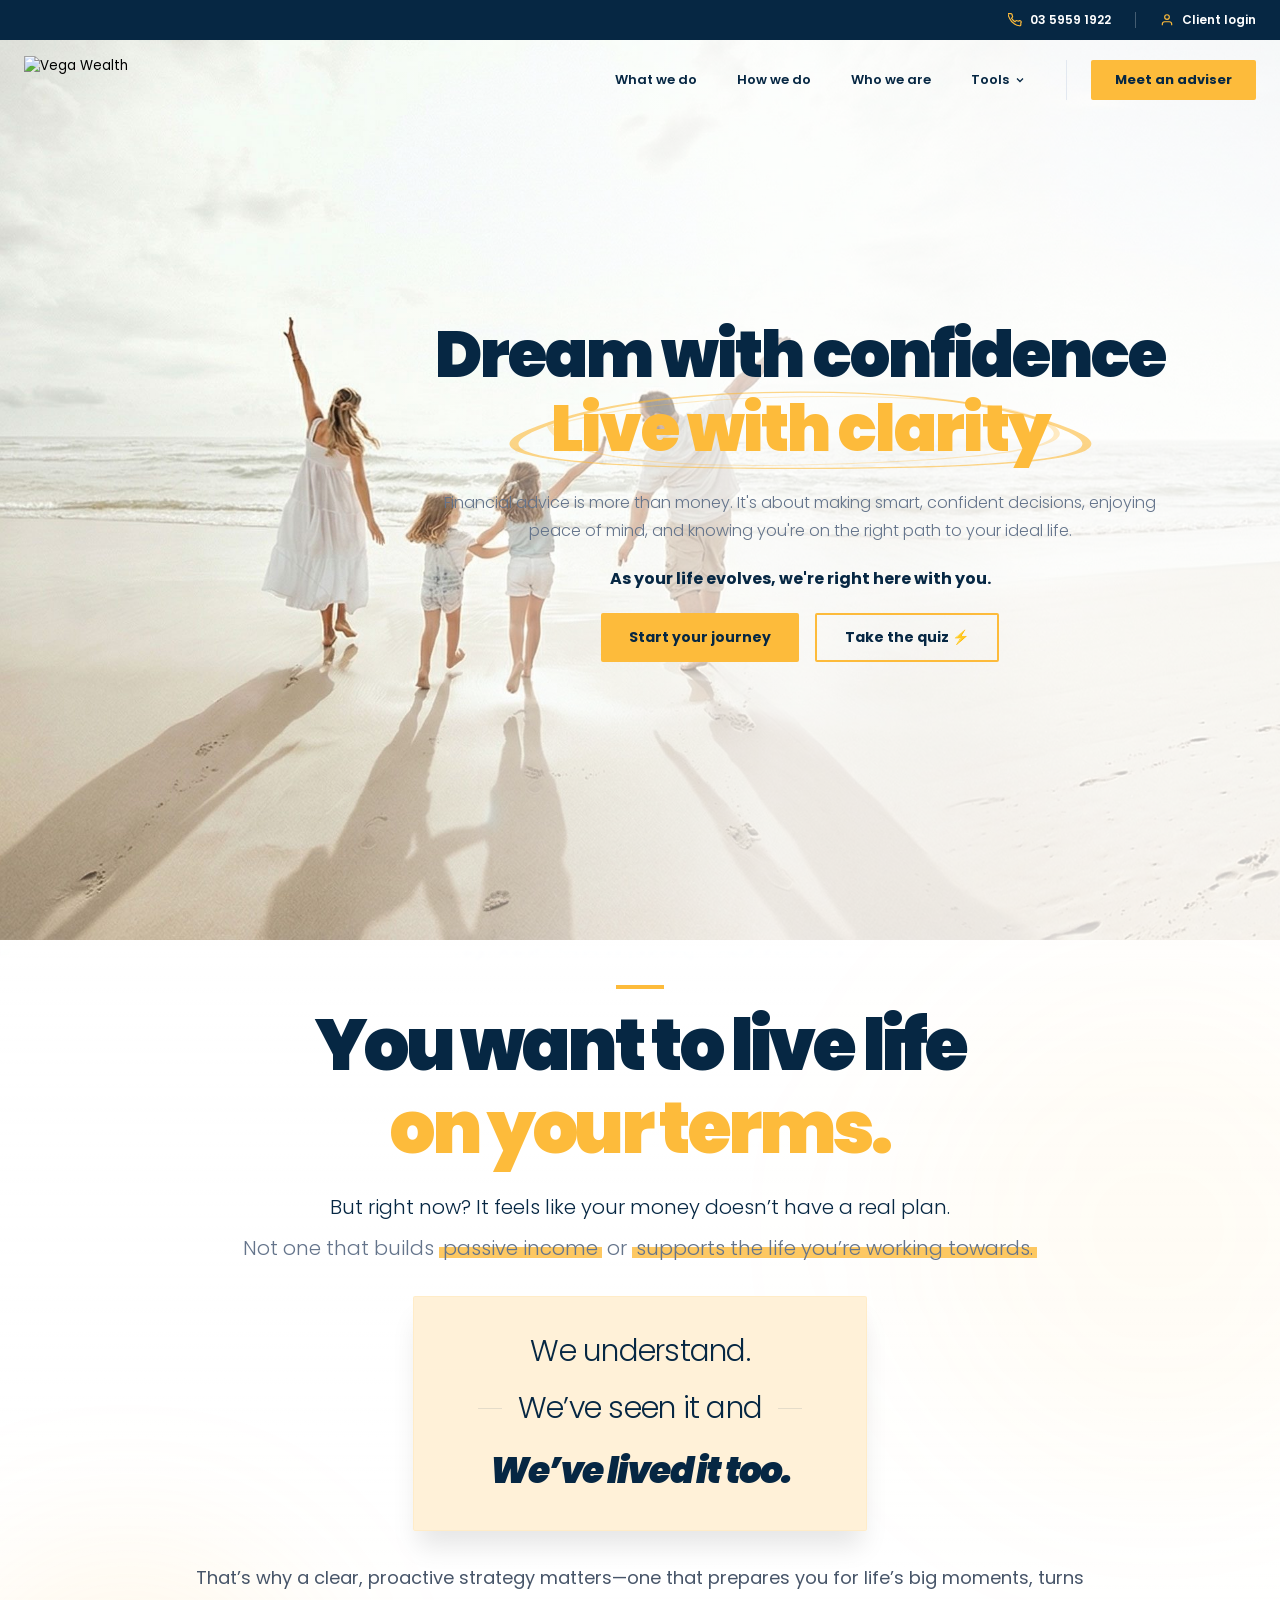
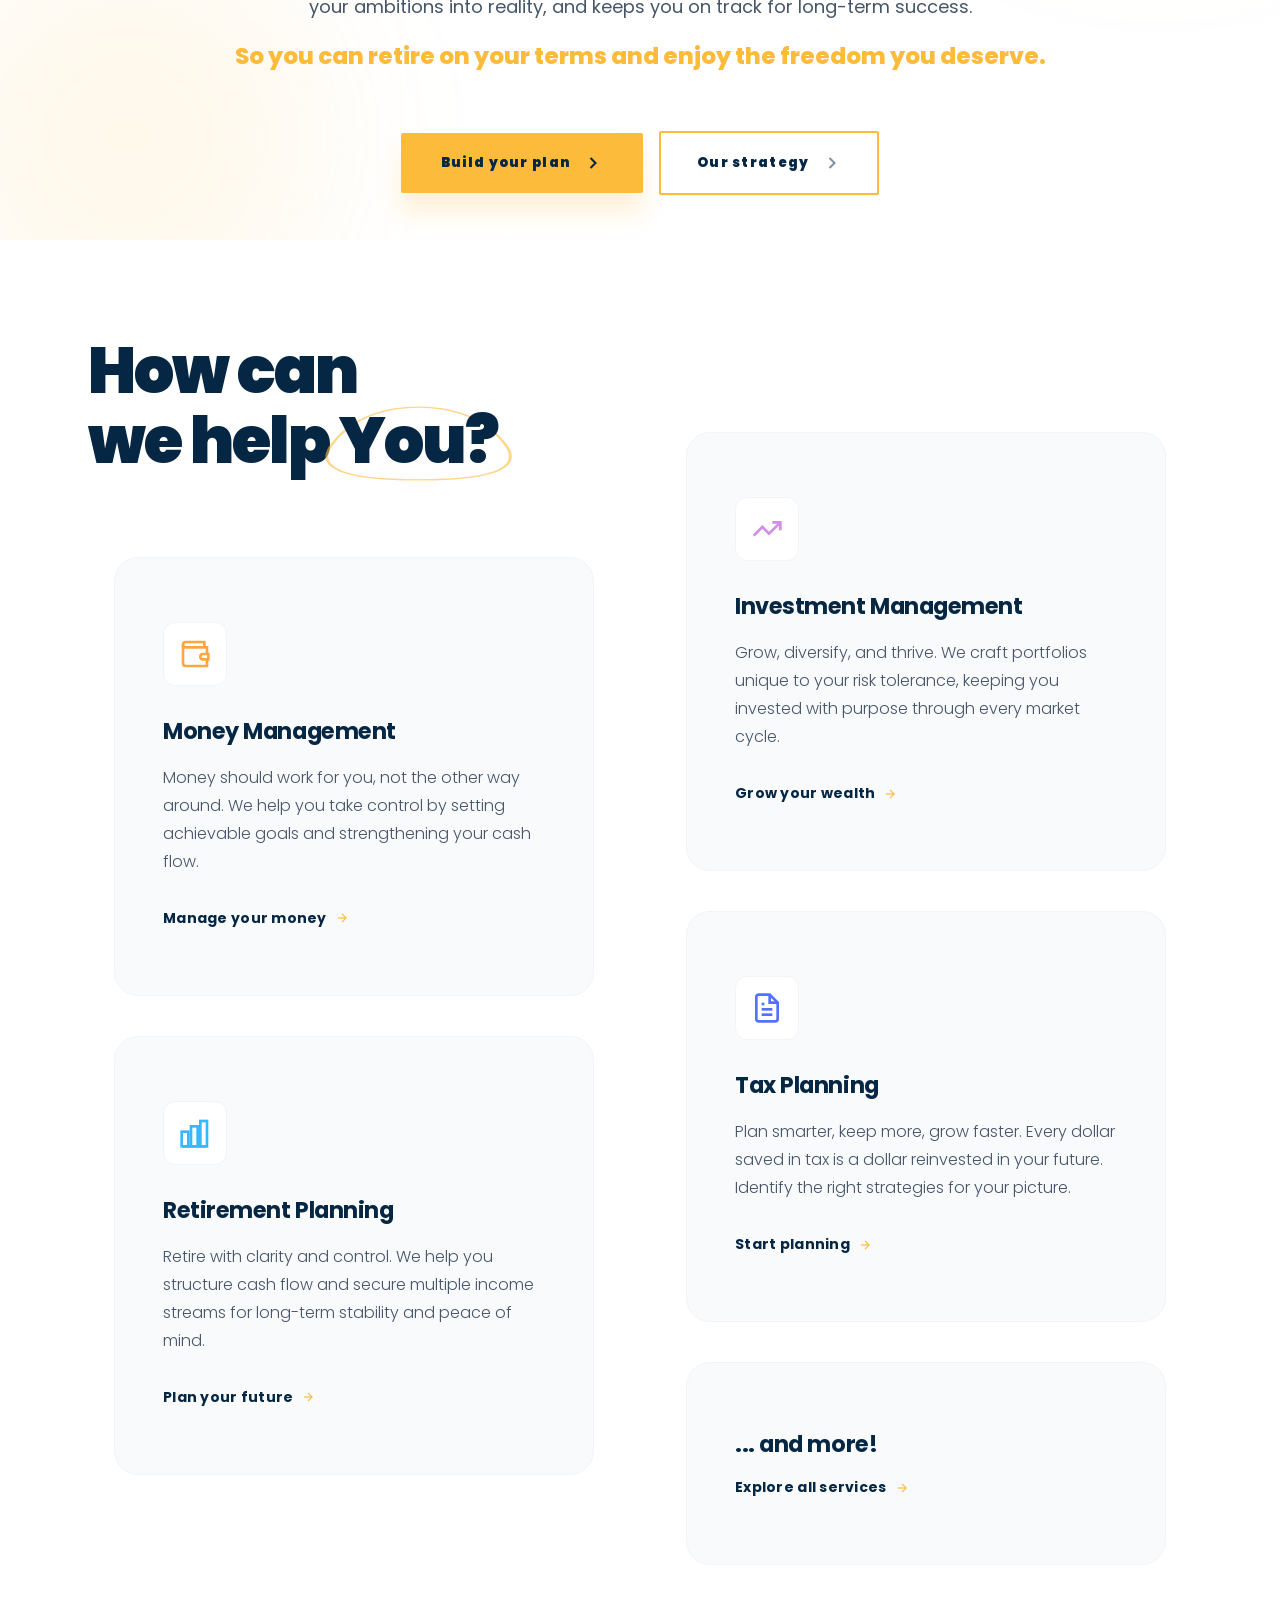
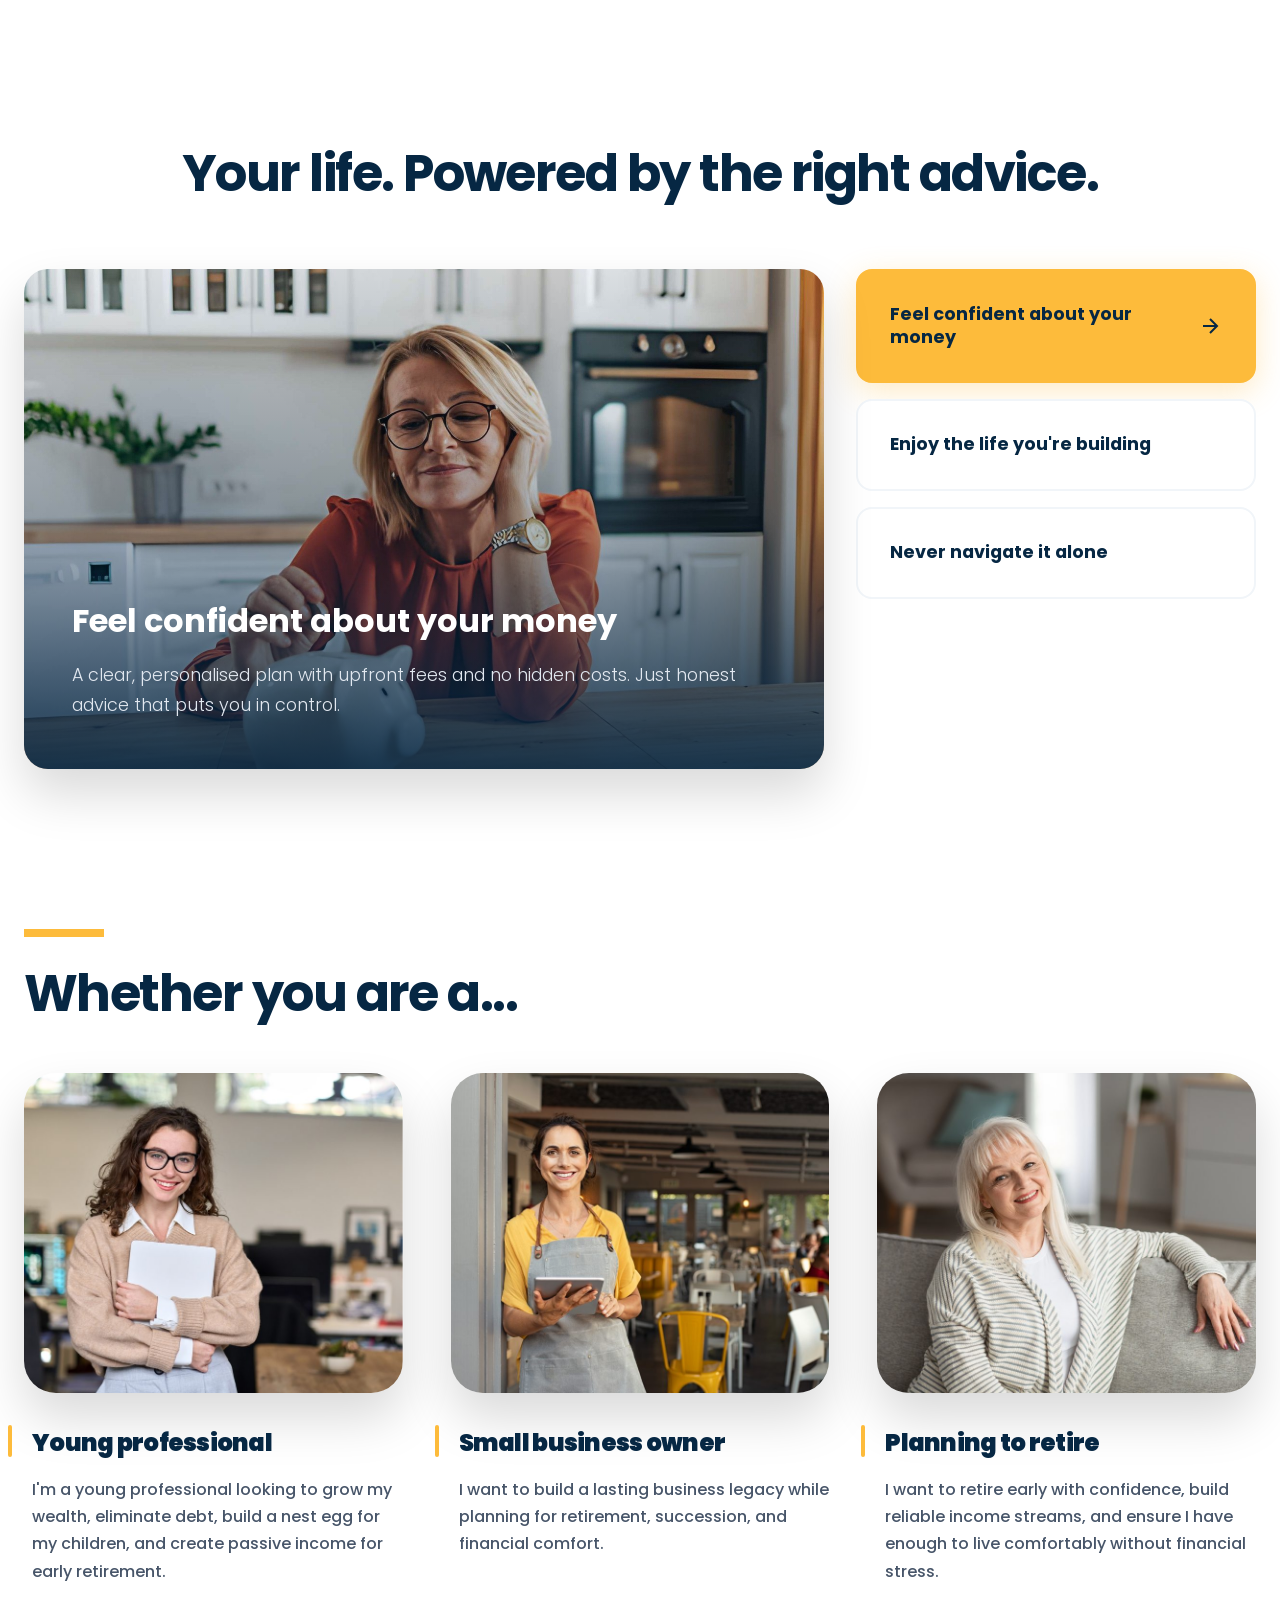
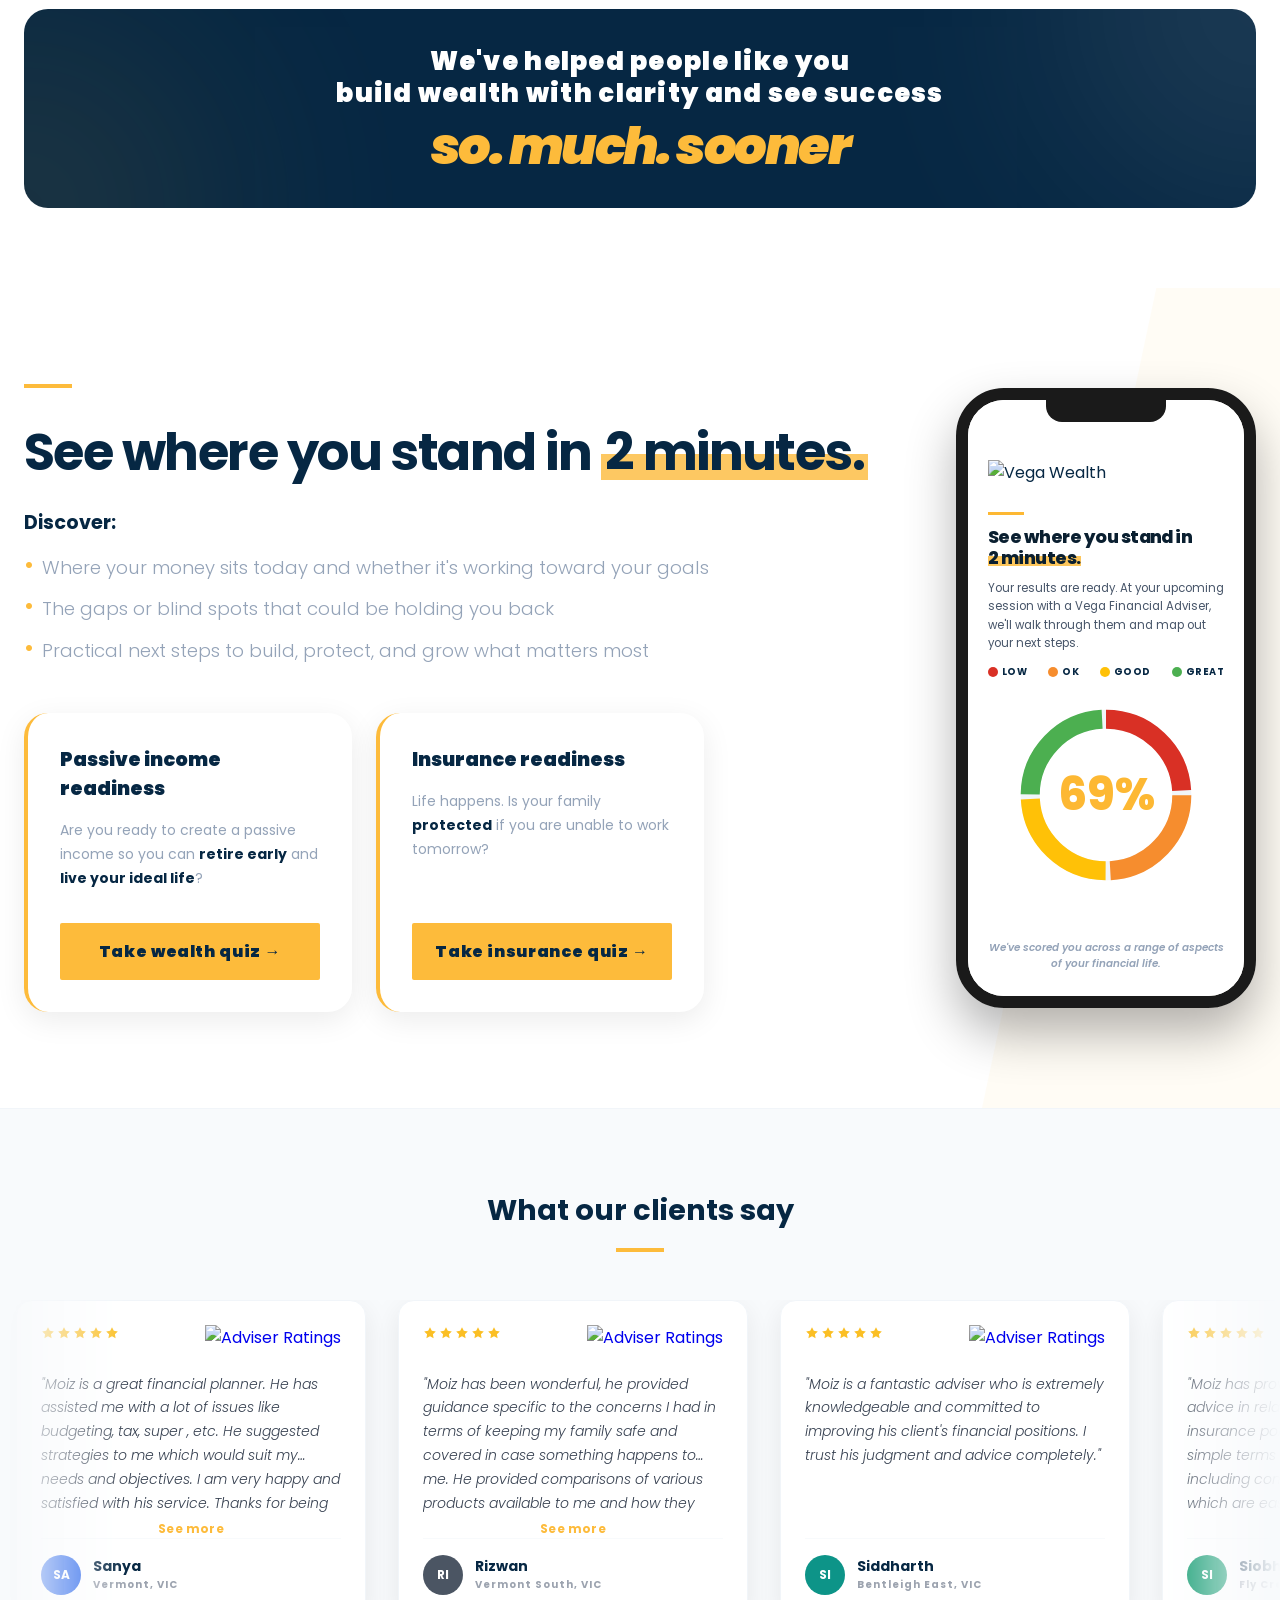
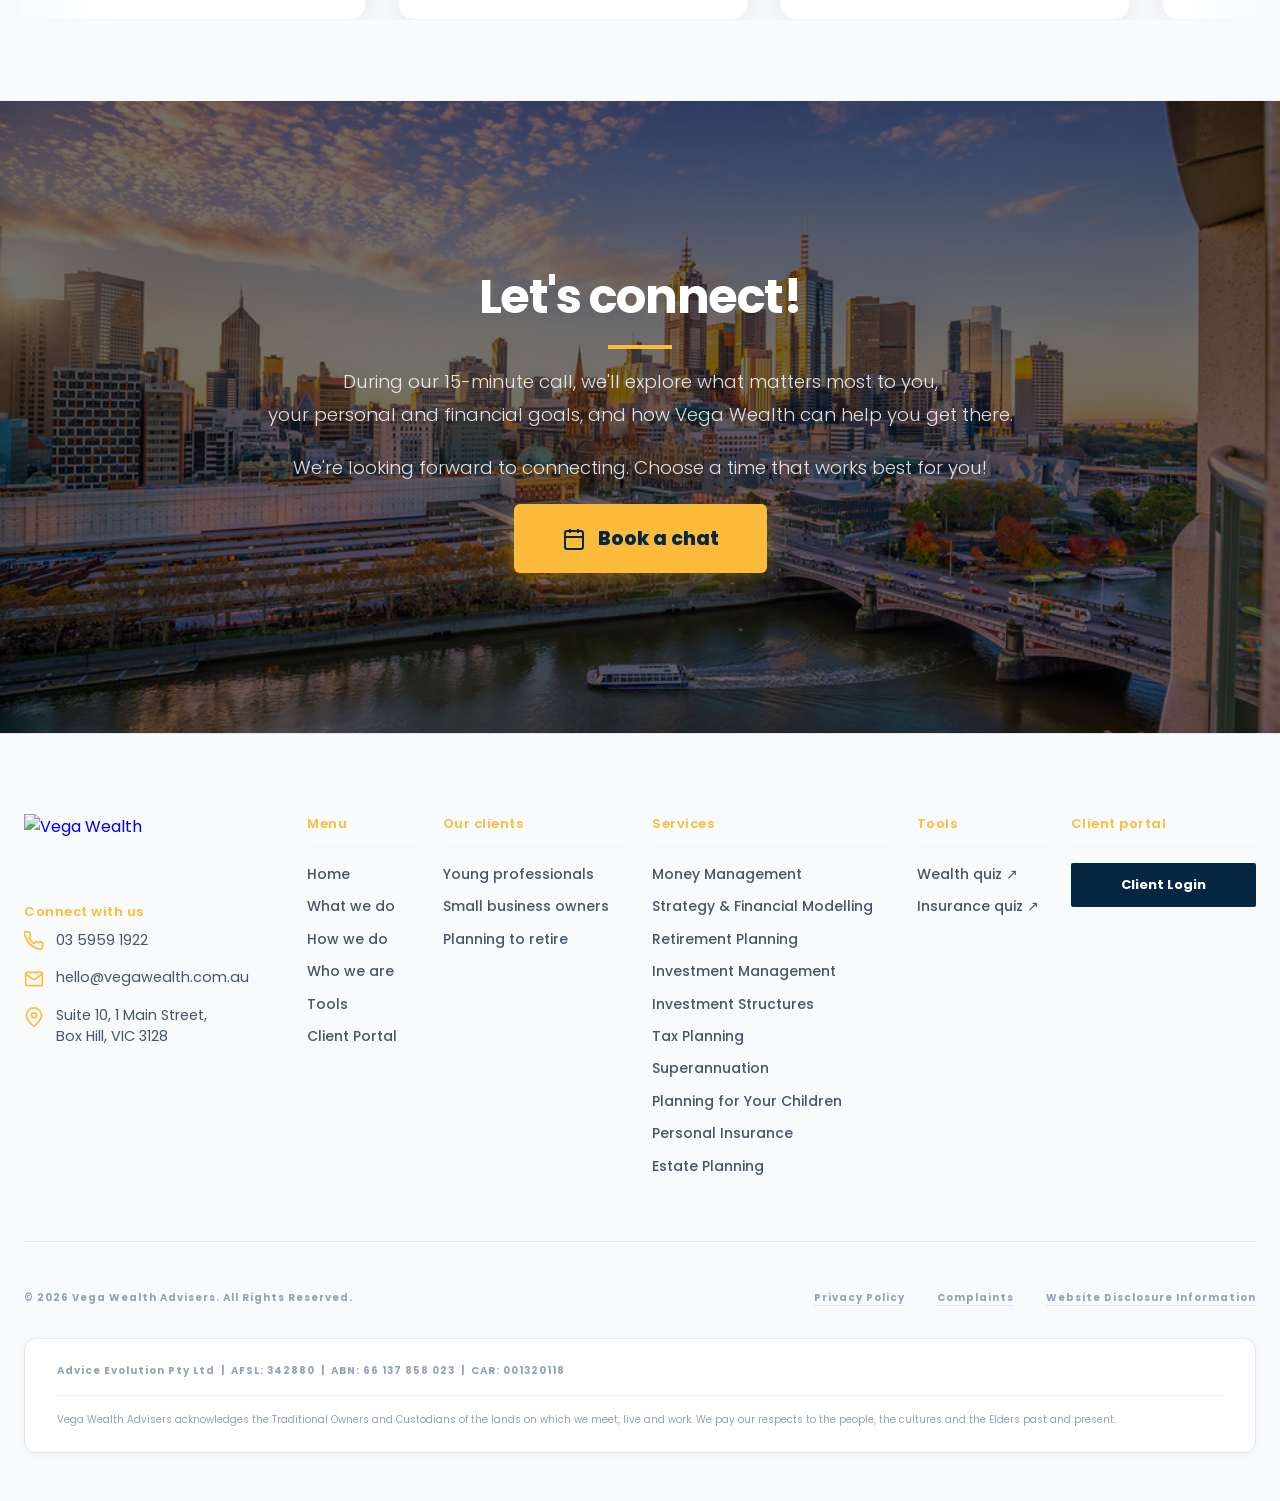
==== index.html @ ca98a65e "Mobile: hamburger turns dark navy on scroll when nav bg is white Co-Authored-By: Claude Opus 4.6 <no" ====
<!DOCTYPE html>
<html lang="en">
<head>
<meta charset="UTF-8"/>
<link rel="icon" type="image/png" href="images/favicon_hq.png"/>
<meta name="viewport" content="width=device-width,initial-scale=1.0"/>
<title>Vega Wealth | Dream with Confidence. Live with Clarity.</title>
<meta name="description" content="Vega Wealth provides personalised financial advice to help you build passive income, retire with confidence, and live life on your terms. Based in Melbourne, serving all of Australia."/>
<link rel="canonical" href="https://vegawealth.com.au/"/>
<meta name="robots" content="index, follow"/>
<meta property="og:type" content="website"/>
<meta property="og:site_name" content="Vega Wealth"/>
<meta property="og:title" content="Vega Wealth | Dream with Confidence. Live with Clarity."/>
<meta property="og:description" content="Vega Wealth provides personalised financial advice to help you build passive income, retire with confidence, and live life on your terms. Based in Melbourne, serving all of Australia."/>
<meta property="og:url" content="https://vegawealth.com.au/"/>
<meta property="og:image" content="https://vegawealth.com.au/images/og-cover.jpg"/>
<meta name="twitter:card" content="summary_large_image"/>
<meta name="twitter:title" content="Vega Wealth | Dream with Confidence. Live with Clarity."/>
<meta name="twitter:description" content="Vega Wealth provides personalised financial advice to help you build passive income, retire with confidence, and live life on your terms. Based in Melbourne, serving all of Australia."/>
<meta name="twitter:image" content="https://vegawealth.com.au/images/og-cover.jpg"/>
<link rel="preconnect" href="https://fonts.googleapis.com"/>
<link rel="stylesheet" href="shared.css"/>
<link href="https://fonts.googleapis.com/css2?family=Poppins:wght@300;400;500;600;700;900&display=swap" rel="stylesheet"/>
<style>
/* ══════════════════════════════════════
   SECTION 1 – HERO
══════════════════════════════════════ */
#hero{position:relative;min-height:100vh;display:flex;align-items:center;justify-content:flex-end;background-image:url('images/vega-wealth-financial-advisers-hero.jpg');background-size:cover;background-position:left bottom;background-repeat:no-repeat;overflow:hidden}
#hero::before{content:'';position:absolute;inset:0;background:linear-gradient(to left,rgba(255,255,255,.75) 40%,transparent 75%);z-index:1}
#hero .hero-inner{position:relative;z-index:2;width:65%;max-width:860px;margin:0 5% 0 0;padding:0 2%;text-align:center}
#hero h1{font-size:clamp(2.4rem,5vw,4rem);font-weight:900;color:var(--navy);line-height:1.15;margin-bottom:24px;letter-spacing:-.03em}
#hero h1 .gold{color:var(--gold)}
#hero p{font-size:1em;color:#64748b;font-weight:300;line-height:1.75;margin:0 auto 20px;max-width:750px;text-align:center}
@media(max-width:640px){#hero p{font-size:.75rem;line-height:1.6}}
#hero p strong{color:var(--navy);font-weight:700;display:block;margin-top:8px}
#hero .hero-btns{display:flex;flex-wrap:wrap;gap:16px;justify-content:center}
@media(max-width:768px){#hero{justify-content:center}#hero::before{background:rgba(255,255,255,.75)}#hero .hero-inner{margin:0 auto;max-width:600px}}

/* ══════════════════════════════════════
   SECTION 2 – TERMS
══════════════════════════════════════ */
#terms{position:relative;height:100vh;display:flex;align-items:center;justify-content:center;background:#fff;overflow:hidden;text-align:center}
#terms .terms-bg{position:absolute;inset:0;z-index:0}
#terms .terms-bg img{width:100%;height:100%;object-fit:cover;opacity:.2;transition:transform .7s}
#terms .terms-bg .grad{position:absolute;inset:0;background:linear-gradient(to bottom,rgba(255,255,255,.95),rgba(255,255,255,.8),rgba(255,255,255,.95));backdrop-filter:blur(2px)}
#terms .glow1{position:absolute;top:40px;right:-10%;width:500px;height:500px;background:rgba(253,187,59,.05);border-radius:50%;filter:blur(100px)}
#terms .glow2{position:absolute;bottom:-10%;left:-5%;width:384px;height:384px;background:rgba(253,187,59,.1);border-radius:50%;filter:blur(80px)}
#terms .terms-inner{max-width:1024px;margin:0 auto;padding:0 24px;position:relative;z-index:10;width:100%;display:flex;flex-direction:column;justify-content:center;height:100%}
#terms .terms-content{display:flex;flex-direction:column;align-items:center}
#terms header{margin-bottom:24px;width:100%}
#terms .gold-bar-inline{height:4px;width:48px;background:var(--gold);margin:0 auto 16px}
#terms h1{font-size:clamp(2.25rem,6vw,4.5rem);font-weight:900;color:var(--navy);line-height:1.1;letter-spacing:-.05em}
#terms h1 .gold{color:var(--gold);display:inline-block;margin-top:4px}
#terms .lead{font-size:clamp(1rem,2vw,1.25rem);color:#64748b;font-weight:300;line-height:1.625;margin-bottom:32px;max-width:896px}
#terms .lead .dark{color:var(--navy);display:block;margin-bottom:8px}
#terms .empathy-block{margin-bottom:32px;display:flex;flex-direction:column;align-items:center}
#terms .empathy-inner{background:rgba(255,241,214,.95);backdrop-filter:blur(12px);padding:32px 64px;box-shadow:0 20px 25px -5px rgba(0,0,0,.1);border-radius:2px;border:1px solid rgba(253,187,59,.1);display:flex;flex-direction:column;gap:12px}
@media(max-width:767px){#terms .empathy-inner{padding:24px 32px}}
#terms .empathy-line{display:flex;align-items:center;justify-content:center;gap:16px}
#terms .empathy-line .sep{height:1px;width:24px;background:rgba(6,39,67,.1)}
@media(max-width:767px){#terms .empathy-line .sep{display:none}}
#terms .e1,#terms .e2{font-size:clamp(1.25rem,2.5vw,1.875rem);font-weight:300;color:var(--navy);letter-spacing:-.025em}
#terms .e3{font-size:clamp(1.5rem,3vw,2.25rem);font-weight:900;color:var(--navy);letter-spacing:-.05em;font-style:italic}
@keyframes reveal{from{opacity:0;transform:translateY(15px)}to{opacity:1;transform:translateY(0)}}
.animate-reveal{opacity:0;transform:translateY(15px)}.animate-reveal.is-visible{animation:reveal 1s cubic-bezier(.19,1,.22,1) forwards}
#terms .body-text{font-size:clamp(.9rem,1.5vw,1.125rem);color:#475569;line-height:1.625;max-width:896px;margin:0 auto 32px}
#terms .body-text p{margin-bottom:16px}
#terms .body-text .accent{font-weight:800;color:var(--gold);font-size:clamp(1rem,1.8vw,1.5rem);margin-bottom:0}
#terms .terms-btns{display:flex;flex-direction:column;gap:16px;align-items:center;justify-content:center;margin-top:24px}
@media(min-width:640px){#terms .terms-btns{flex-direction:row}}
.btn-plan{display:inline-flex;align-items:center;justify-content:center;gap:12px;background:var(--gold);color:var(--navy);padding:20px 40px;border-radius:2px;font-weight:900;font-size:13px;letter-spacing:.1em;border:none;cursor:pointer;transition:all .3s;box-shadow:0 20px 25px rgba(253,187,59,.2);min-width:220px;width:100%}
@media(min-width:640px){.btn-plan{width:auto}}
.btn-plan:hover{background:var(--navy);color:#fff}
.btn-plan svg,.btn-strategy svg{width:20px;height:20px;flex-shrink:0;transition:transform .3s}
.btn-plan:hover svg{transform:translateX(4px)}
.btn-strategy{display:inline-flex;align-items:center;justify-content:center;gap:12px;background:transparent;border:2px solid var(--gold);color:var(--navy);padding:20px 32px;border-radius:2px;font-weight:900;font-size:13px;letter-spacing:.1em;cursor:pointer;transition:all .3s;box-shadow:0 1px 2px rgba(0,0,0,.05);min-width:220px;width:100%}
@media(min-width:640px){.btn-strategy{width:auto}}
.btn-strategy:hover{background:var(--gold);color:var(--navy)}

/* ══════════════════════════════════════
   SECTION 3 – WHAT WE DO
══════════════════════════════════════ */
#services{padding:96px 0;background:#fff}
#services .svc-grid{display:grid;grid-template-columns:1fr;gap:40px}
@media(min-width:768px){#services .svc-grid{grid-template-columns:1fr 1fr}}
#services .col-left{display:flex;flex-direction:column;gap:40px}
#services .col-right{display:flex;flex-direction:column;gap:40px}
@media(min-width:768px){#services .col-right{margin-top:96px}}
#services h1{font-size:clamp(2rem,5vw,4rem);font-weight:900;color:var(--navy);letter-spacing:-.03em;line-height:1.1;margin-bottom:40px}
a.svc-card{text-decoration:none;color:inherit;cursor:pointer}
.svc-card{background:#F8FAFC;padding:48px 36px;border-radius:24px;border:1px solid #f1f5f9;transition:transform .3s,background .3s,border-color .3s;max-width:480px;margin:0 auto;width:100%;display:flex;flex-direction:column;justify-content:flex-start}
@media(min-width:768px){.svc-card{padding:64px 48px}}
.svc-card:hover{transform:scale(1.02)}
.svc-card.svc-green:hover{background:#fda641;border-color:#fda641}
.svc-card.svc-navy:hover{background:#38b6ff;border-color:#38b6ff}
.svc-card.svc-teal:hover{background:#d28de6;border-color:#d28de6}
.svc-card.svc-amber:hover{background:#5271ff;border-color:#5271ff}
.svc-card:not(.svc-green):not(.svc-navy):not(.svc-teal):not(.svc-amber):hover{background:#FDBB3B;border-color:#FDBB3B}
.svc-icon-wrap{width:64px;height:64px;background:#fff;border-radius:12px;display:flex;align-items:center;justify-content:center;border:1px solid #f1f5f9;margin-bottom:28px;transition:transform .3s,background .3s,color .3s}
.svc-card.svc-green .svc-icon-wrap{background:#fff;border-color:#f1f5f9;color:#fda641}
.svc-card.svc-navy .svc-icon-wrap{background:#fff;border-color:#f1f5f9;color:#38b6ff}
.svc-card.svc-teal .svc-icon-wrap{background:#fff;border-color:#f1f5f9;color:#d28de6}
.svc-card.svc-amber .svc-icon-wrap{background:#fff;border-color:#f1f5f9;color:#5271ff}
.svc-card.svc-green:hover .svc-icon-wrap{background:#fda641;border-color:#fda641;color:#fff;transform:scale(1.05)}
.svc-card.svc-navy:hover .svc-icon-wrap{background:#38b6ff;border-color:#38b6ff;color:#fff;transform:scale(1.05)}
.svc-card.svc-teal:hover .svc-icon-wrap{background:#d28de6;border-color:#d28de6;color:#fff;transform:scale(1.05)}
.svc-card.svc-amber:hover .svc-icon-wrap{background:#5271ff;border-color:#5271ff;color:#fff;transform:scale(1.05)}
.svc-card.svc-green:hover h2,.svc-card.svc-navy:hover h2,.svc-card.svc-teal:hover h2,.svc-card.svc-amber:hover h2{color:#fff}
.svc-card.svc-green:hover p,.svc-card.svc-navy:hover p,.svc-card.svc-teal:hover p,.svc-card.svc-amber:hover p{color:rgba(255,255,255,.85)}
.svc-card.svc-green:hover .svc-link,.svc-card.svc-navy:hover .svc-link,.svc-card.svc-teal:hover .svc-link,.svc-card.svc-amber:hover .svc-link{color:#fff}
.svc-card.svc-green:hover .svc-link svg,.svc-card.svc-navy:hover .svc-link svg,.svc-card.svc-teal:hover .svc-link svg,.svc-card.svc-amber:hover .svc-link svg{color:#fff}
.svc-card h2{font-size:1.4rem;font-weight:700;letter-spacing:-.02em;color:var(--navy);margin-bottom:16px}
.svc-card p{font-size:1rem;color:#475569;line-height:1.75;font-weight:300;margin-bottom:32px;flex-grow:1}
.svc-link{display:inline-flex;align-items:center;font-size:14px;font-weight:700;letter-spacing:.02em;color:var(--navy);border-bottom:2px solid transparent;transition:border-color .3s}
.svc-link:hover{border-color:var(--gold)}
.svc-link svg{margin-left:8px;color:var(--gold);transition:transform .3s}
.svc-link:hover svg{transform:translateX(4px)}
.svc-card-gold{background:var(--gold);padding:48px 36px;border-radius:24px;box-shadow:0 20px 60px rgba(253,187,59,.3);display:flex;flex-direction:column;justify-content:center;max-width:480px;margin:0 auto;width:100%;transition:transform .3s}
@media(min-width:768px){.svc-card-gold{padding:64px 48px}}
.svc-card-gold:hover{transform:scale(1.02)}
.svc-card-gold h2{font-size:1.4rem;font-weight:700;letter-spacing:-.02em;color:var(--navy);margin-bottom:24px}
.svc-card-gold a{display:inline-flex;align-items:center;font-size:14px;font-weight:700;letter-spacing:.02em;color:var(--navy)}
.svc-card-gold a svg{margin-left:12px;transition:transform .3s}
.svc-card-gold:hover a svg{transform:translateX(8px)}

/* ══════════════════════════════════════
   SECTION 4 – CORE VALUE PROP
══════════════════════════════════════ */
#value{padding:80px 0;background:#fff;overflow:hidden}
#value h2{font-size:clamp(2rem,4vw,3.2rem);font-weight:700;color:var(--navy);letter-spacing:-.03em;text-align:center;margin-bottom:64px;line-height:1.25}
#value .val-grid{display:grid;grid-template-columns:1fr;gap:32px}
@media(min-width:1024px){#value .val-grid{grid-template-columns:2fr 1fr;align-items:stretch}}
#value .val-img{position:relative;border-radius:24px;overflow:hidden;min-height:400px;box-shadow:0 25px 50px rgba(0,0,0,.15)}
@media(min-width:1024px){#value .val-img{min-height:500px}}
#value .val-img .slide{position:absolute;inset:0;transition:opacity .7s,transform .7s}
#value .val-img .slide img{width:100%;height:100%;object-fit:cover;transition:transform 2s}
#value .val-img .slide:hover img{transform:scale(1.1)}
#value .val-img .slide .overlay{position:absolute;inset:0;background:linear-gradient(to top,rgba(6,39,67,.9),rgba(6,39,67,.3),transparent)}
#value .val-img .slide .caption{position:absolute;bottom:0;left:0;right:0;padding:48px;color:#fff}
#value .val-img .slide .caption h3{font-size:clamp(1.4rem,2.5vw,2rem);font-weight:700;margin-bottom:16px}
#value .val-img .slide .caption p{font-size:1.1rem;color:#e2e8f0;font-weight:300;line-height:1.7}
#value .val-img .slide.active{opacity:1}
#value .val-img .slide.inactive{opacity:0;pointer-events:none}
#value .val-tabs{display:flex;flex-direction:column;gap:16px}
.val-tab{display:flex;align-items:center;text-align:left;padding:32px;border-radius:16px;border:2px solid #f1f5f9;cursor:pointer;transition:all .3s;background:#fff;color:var(--navy);width:100%}
.val-tab h4{font-size:1.1rem;font-weight:700;line-height:1.3;flex:1}
.val-tab svg.arrow{margin-left:auto;opacity:0;transform:translateX(-16px);transition:all .3s;flex-shrink:0}
.val-tab.active{background:var(--gold);border-color:var(--gold);box-shadow:0 8px 30px rgba(253,187,59,.3)}
.val-tab.active svg.arrow{opacity:1;transform:translateX(0)}
.val-tab:hover:not(.active){border-color:rgba(253,187,59,.3);background:#f8fafc}

/* ══════════════════════════════════════
   SECTION 5 – WEALTH BUILDING
══════════════════════════════════════ */
#wealth{background:#fff;overflow:hidden;padding:80px 0 80px}
#wealth h2{font-size:clamp(2rem,4vw,3.2rem);font-weight:700;color:var(--navy);letter-spacing:-.03em;line-height:1.25;margin-bottom:48px}
#wealth .audience-grid{display:grid;grid-template-columns:1fr;gap:48px;margin-bottom:24px}
@media(min-width:768px){#wealth .audience-grid{grid-template-columns:repeat(2,1fr)}}
@media(min-width:1024px){#wealth .audience-grid{grid-template-columns:repeat(3,1fr)}}
.aud-card{display:flex;flex-direction:column;transition:transform .5s}
.aud-img{position:relative;border-radius:32px;overflow:hidden;aspect-ratio:3/4;max-height:320px;box-shadow:0 25px 50px rgba(0,0,0,.15);margin-bottom:32px}
.aud-img img{width:100%;height:100%;object-fit:cover;transition:transform 1s}
.aud-card:hover .aud-img img{transform:scale(1.1)}
.aud-img .hover-overlay{position:absolute;inset:0;background:linear-gradient(to top,rgba(6,39,67,.8),transparent);opacity:0;transition:opacity .5s;display:flex;align-items:flex-end;padding:32px}
.aud-card:hover .aud-img .hover-overlay{opacity:1}
.aud-img .hover-overlay span{color:#fff;font-weight:700;font-size:1.1rem;text-decoration:underline;text-decoration-color:var(--gold);text-underline-offset:6px;cursor:pointer}
.aud-info{position:relative;padding-left:8px}
.aud-info::before{content:'';position:absolute;left:-16px;top:0;width:4px;height:32px;border-radius:99px;background:var(--gold)}
.aud-info h3{font-size:1.5rem;font-weight:900;letter-spacing:-.03em;color:var(--navy);margin-bottom:16px}
.aud-info p{color:#475569;line-height:1.7;font-weight:500}
#wealth .cta-box{background:var(--navy);border-radius:24px;overflow:hidden;padding:36px 24px;position:relative;text-align:center}
@media(min-width:768px){#wealth .cta-box{padding:36px 40px}}
#wealth .cta-box .glow-tl{position:absolute;top:0;right:0;width:384px;height:384px;background:#fff;border-radius:50%;filter:blur(120px);opacity:.1;transform:translate(50%,-50%)}
#wealth .cta-box .glow-br{position:absolute;bottom:0;left:0;width:384px;height:384px;background:var(--gold);border-radius:50%;filter:blur(120px);opacity:.1;transform:translate(-50%,50%)}
#wealth .cta-box .cta-inner{position:relative;z-index:1;margin:0 auto;display:flex;flex-direction:column;align-items:center;justify-content:center;gap:12px;text-align:center}
#wealth .cta-box h2{font-size:clamp(1rem,2vw,1.75rem);font-weight:900;color:#fff;line-height:1.25;letter-spacing:.05em;margin-bottom:0}
#wealth .cta-box h3{font-size:clamp(1.8rem,4vw,3.8rem);font-weight:900;font-style:italic;letter-spacing:-.05em;color:var(--gold);line-height:1;display:block;white-space:nowrap}

/* ══════════════════════════════════════
   SECTION 6 – DISCOVERY HUB
══════════════════════════════════════ */
#discovery{position:relative;padding:96px 0;overflow:hidden;background:#fff}
#discovery::before{content:'';position:absolute;top:0;right:0;width:33%;height:100%;background:#FDBB3B0d;transform:skewX(-12deg) translateX(50%);z-index:0}
#discovery .disc-inner{position:relative;z-index:10}
#discovery .disc-grid{display:grid;grid-template-columns:1fr;gap:64px}
@media(min-width:1024px){#discovery .disc-grid{grid-template-columns:2fr 1fr;align-items:center}}
#discovery h2{font-size:clamp(2rem,4vw,3.2rem);font-weight:700;letter-spacing:-.03em;line-height:1.25;color:var(--navy);margin-bottom:24px;white-space:nowrap}
#discovery .discover-list{margin-bottom:48px}
#discovery .discover-list h3{font-size:1.2rem;font-weight:700;color:var(--navy);margin-bottom:16px}
#discovery .discover-list ul{list-style:none;display:flex;flex-direction:column;gap:12px}
#discovery .discover-list li{display:flex;align-items:flex-start;font-size:clamp(.95rem,1.5vw,1.15rem);color:#94a3b8;font-weight:300;line-height:1.6}
#discovery .discover-list li::before{content:'•';color:var(--gold);font-weight:900;font-size:1.2rem;margin-right:8px;line-height:1.3;flex-shrink:0}
#discovery .quiz-cards{display:grid;grid-template-columns:1fr 1fr;gap:24px;max-width:680px}
@media(max-width:480px){#discovery .quiz-cards{grid-template-columns:1fr}}
.quiz-card{background:#fff;padding:32px;border-radius:24px;border-left:4px solid var(--gold);box-shadow:0 8px 30px rgba(0,0,0,.08);display:flex;flex-direction:column;transition:transform .3s,box-shadow .3s}
.quiz-card:hover{transform:translateY(-8px);box-shadow:0 20px 50px rgba(0,0,0,.12)}
.quiz-card h3{font-size:1.2rem;font-weight:900;color:var(--navy);margin-bottom:16px}
.quiz-card p{font-size:.875rem;color:#94a3b8;line-height:1.7;flex-grow:1;margin-bottom:32px}
.quiz-card p strong{color:var(--navy)}
.quiz-card a{display:block;background:var(--gold);color:var(--navy);font-weight:900;font-size:1rem;letter-spacing:.04em;padding:16px;border-radius:2px;text-align:center;transition:all .3s}
.quiz-card a:hover{background:var(--navy);color:#fff}

/* Phone mockup */
.phone-wrap{display:flex;justify-content:center}
@media(min-width:1024px){.phone-wrap{justify-content:flex-end}}
.phone{position:relative;border:10px solid var(--navy);border-radius:40px;width:280px;height:580px;overflow:hidden;box-shadow:0 25px 50px rgba(0,0,0,.3)}
.phone .phone-bg{position:absolute;inset:0}
.phone .phone-bg img{width:100%;height:100%;object-fit:cover}
.phone .phone-bg::after{content:'';position:absolute;inset:0;background:linear-gradient(to top,rgba(6,39,67,.9),rgba(6,39,67,.2),rgba(6,39,67,.2))}
.phone .phone-content{position:relative;z-index:10;height:100%;display:flex;flex-direction:column;justify-content:space-between;padding:24px}
.phone .phone-header{padding-top:24px;color:#fff}
.phone .phone-header .eyebrow{font-size:9px;font-weight:700;letter-spacing:.04em;opacity:.8;margin-bottom:4px}
.phone .phone-header .title{font-size:1.2rem;font-weight:900;font-style:italic;letter-spacing:-.02em}
.phone .phone-header .bar{width:32px;height:4px;background:var(--gold);margin-top:8px}
.phone .phone-bottom{display:flex;flex-direction:column;gap:16px}
.score-card{background:rgba(255,255,255,.95);backdrop-filter:blur(8px);padding:16px;border-radius:12px;box-shadow:0 8px 30px rgba(0,0,0,.1);color:var(--navy)}
.score-card .top-row{display:flex;align-items:center;justify-content:space-between;margin-bottom:8px}
.score-card .label{font-size:10px;font-weight:900;}
.score-card .badge{font-size:10px;font-weight:700;background:var(--gold);padding:2px 8px;border-radius:4px}
.score-card .num{font-size:2rem;font-weight:900}
.score-card .sub{font-size:9px;color:#94a3b8;font-weight:500;max-width:120px;text-align:right}
.score-card .bar-bg{width:100%;height:6px;background:#f1f5f9;border-radius:99px;margin-top:12px;overflow:hidden}
.score-card .bar-fill{height:100%;width:82%;background:var(--navy);border-radius:99px}
.next-step{background:var(--navy);padding:16px;border-radius:12px;color:#fff;display:flex;justify-content:space-between;align-items:center;cursor:pointer}
.next-step .eyebrow{font-size:10px;font-weight:700;opacity:.6;letter-spacing:.1em}
.next-step .label{font-size:.75rem;font-weight:900}
.next-step .icon{width:28px;height:28px;background:var(--gold);border-radius:50%;display:flex;align-items:center;justify-content:center;flex-shrink:0}
.next-step .icon svg{width:12px;height:12px;color:var(--navy)}

/* ══════════════════════════════════════
   SECTION 7 – REVIEWS CAROUSEL
══════════════════════════════════════ */
#reviews{padding:80px 0;background:#f8fafc;border-top:1px solid #f1f5f9;border-bottom:1px solid #f1f5f9;overflow:hidden;position:relative;text-align:center}
#reviews h2{font-size:1.8rem;font-weight:700;color:var(--navy);margin-bottom:16px}
.carousel-wrap{position:relative;overflow:hidden;mask-image:linear-gradient(to right,transparent,black 10%,black 90%,transparent)}
.carousel-track{display:flex;animation:scroll 80s linear infinite}
.carousel-track:hover{animation-play-state:paused}
.rev-card{background:#fff;padding:24px;border-radius:16px;box-shadow:0 8px 30px rgba(0,0,0,.08);border:1px solid #f1f5f9;display:flex;flex-direction:column;width:350px;height:320px;flex-shrink:0;margin:0 16px;text-align:left}
.rev-card .stars{display:flex;gap:2px;margin-bottom:16px;color:#fbbf24}
.rev-card .stars svg{width:14px;height:14px}
.rev-card .top{display:flex;align-items:center;justify-content:space-between;margin-bottom:16px}
.rev-card blockquote{font-size:.875rem;color:#374151;font-style:italic;line-height:1.7;font-weight:300;flex-grow:1;display:-webkit-box;-webkit-line-clamp:4;-webkit-box-orient:vertical;overflow:hidden}
.rev-card .author{display:flex;align-items:center;gap:12px;margin-top:auto;padding-top:16px;border-top:1px solid #f8fafc}
.rev-card .avatar{width:40px;height:40px;border-radius:50%;display:flex;align-items:center;justify-content:center;color:#fff;font-weight:700;font-size:.75rem;flex-shrink:0}
.rev-card .name{font-size:.875rem;font-weight:700;color:var(--navy)}
.rev-card .loc{font-size:10px;color:#9ca3af;font-weight:700;letter-spacing:.1em}
.rev-see-more{display:inline-block;margin-top:6px;font-size:.75rem;font-weight:700;color:var(--gold);background:none;border:none;cursor:pointer;padding:0;letter-spacing:.02em;flex-shrink:0}
.rev-see-more:hover{text-decoration:underline}
#rev-modal{position:fixed;inset:0;z-index:9999;display:flex;align-items:center;justify-content:center;background:rgba(0,0,0,.55);opacity:0;pointer-events:none;transition:opacity .25s}
#rev-modal.open{opacity:1;pointer-events:all}
#rev-modal .modal-box{background:#fff;border-radius:20px;padding:40px;max-width:560px;width:90%;max-height:80vh;overflow-y:auto;position:relative;box-shadow:0 30px 80px rgba(0,0,0,.25);transform:translateY(16px);transition:transform .25s}
#rev-modal.open .modal-box{transform:translateY(0)}
#rev-modal .modal-close{position:absolute;top:14px;right:18px;background:none;border:none;cursor:pointer;font-size:1.6rem;color:#9ca3af;line-height:1}
#rev-modal .modal-close:hover{color:var(--navy)}
#rev-modal .modal-stars{display:flex;gap:2px;margin-bottom:16px}
#rev-modal blockquote{font-size:.95rem;color:#374151;font-style:italic;line-height:1.8;font-weight:300}
#rev-modal .modal-author{display:flex;align-items:center;gap:12px;margin-top:24px;padding-top:20px;border-top:1px solid #f1f5f9}
#rev-modal .modal-author .avatar{width:44px;height:44px;border-radius:50%;display:flex;align-items:center;justify-content:center;color:#fff;font-weight:700;font-size:.8rem;flex-shrink:0}
#rev-modal .modal-author .name{font-size:.9rem;font-weight:700;color:var(--navy)}
#rev-modal .modal-author .loc{font-size:.7rem;color:#9ca3af;font-weight:700;letter-spacing:.1em}
@keyframes scroll{0%{transform:translateX(0)}100%{transform:translateX(calc(-382px * 20))}}
@media(max-width:768px){.rev-card{width:280px;margin:0 10px}@keyframes scroll{0%{transform:translateX(0)}100%{transform:translateX(calc(-300px * 20))}}}

/* ── TRANSPARENT NAV (homepage only) ── */
body{padding-top:40px}
#hero{margin-top:0}
@media(max-width:430px){body{padding-top:0}#hero{padding-top:0}}
#vw-nav{background:transparent!important;border-bottom-color:transparent!important;box-shadow:none!important;backdrop-filter:none!important;transition:background .35s,border-color .35s,box-shadow .35s,backdrop-filter .35s}
#vw-nav.nav-scrolled{background:rgba(255,255,255,.97)!important;border-bottom-color:#f1f5f9!important;box-shadow:0 1px 8px rgba(0,0,0,.06)!important;backdrop-filter:blur(12px)!important}
/* ══════════════════════════════════════
   MOBILE OPTIMISATION  360px – 430px
══════════════════════════════════════ */
@media(max-width:430px){
  /* Transparent nav over hero */
  .vw-hamburger{color:#fff}
  #vw-nav.nav-scrolled .vw-hamburger{color:var(--navy)}

  /* Hero — full bleed image, content anchored to bottom */
  #hero{
    min-height:100svh;
    flex-direction:column;
    justify-content:flex-end;
    align-items:stretch;
    background-image:url('images/vega-wealth-financial-advisers-hero.jpg');
    background-position:calc(6% - 25px) -50px;
    background-size:auto 60%;
  }
  #hero::before{
    background:linear-gradient(to bottom, rgba(6,39,67,.35) 0%, rgba(6,39,67,.1) 25%, rgba(6,39,67,.75) 65%, rgba(6,39,67,.95) 100%);
  }
  #hero .hero-inner{
    width:100%;
    max-width:100%;
    margin:0;
    padding:0 20px 40px;
    text-align:left;
  }
  #hero h1{font-size:clamp(1.9rem,7.5vw,2.6rem);text-align:left;color:#fff}
  #hero h1 .gold{color:var(--gold)}
  #hero .hd-wrap{display:inline}
  #hero .hd-wrap svg{display:none}
  #hero p{font-size:.875rem;line-height:1.65;text-align:left;margin:0 0 10px;color:rgba(255,255,255,.8)}
  #hero p strong{color:#fff}
  #hero .hero-btns{flex-direction:column;align-items:stretch;margin-top:16px}
  #hero .hero-btns .btn{width:100%;justify-content:center}
  #hero .btn-outline{border-color:rgba(255,255,255,.5);color:#fff}

  /* Terms */
  #terms{height:auto;min-height:100svh;padding:60px 0}
  #terms .empathy-inner{padding:20px 20px}
  #terms h1{font-size:clamp(1.6rem,6vw,2.4rem)}
  #terms .lead{font-size:.9rem}
  #terms .body-text{font-size:.85rem}
  .btn-plan,.btn-strategy{padding:16px 24px;font-size:12px}

  /* Services */
  #services{padding:60px 0}
  #services h1{font-size:clamp(1.6rem,6vw,2.4rem);margin-bottom:28px}
  .svc-card{padding:32px 24px}
  .svc-card-gold{padding:32px 24px}
  .svc-card h2,.svc-card-gold h2{font-size:1.2rem}
  .svc-card p{font-size:.875rem}

  /* Value */
  #value{padding:48px 0}
  #value h2{font-size:clamp(1.6rem,6vw,2.4rem);margin-bottom:40px}
  #value .val-img{min-height:420px}
  #value .val-img .slide .caption{padding:20px 24px}
  #value .val-img .slide .caption h3{font-size:1.1rem;margin-bottom:6px}
  #value .val-img .slide .caption p{font-size:.85rem;line-height:1.45}
  .val-tab{padding:20px}
  .val-tab h4{font-size:1rem}

  /* Wealth */
  #wealth{padding:48px 0}
  #wealth h2{font-size:clamp(1.6rem,6vw,2.4rem);margin-bottom:32px}
  .aud-img{max-height:240px}
  #wealth .cta-box{padding:28px 20px}
  #wealth .cta-box h3{font-size:clamp(1.6rem,7vw,2.8rem);white-space:normal}

  /* Discovery */
  #discovery{padding:60px 0}
  #discovery h2{font-size:clamp(1.6rem,6vw,2.4rem);white-space:normal}
  .phone{width:220px;height:460px}
  #discovery .quiz-cards{grid-template-columns:1fr}

  /* Reviews */
  #reviews{padding:48px 0}
  .rev-card{width:260px;margin:0 8px;height:auto;min-height:280px}
  @keyframes scroll{0%{transform:translateX(0)}100%{transform:translateX(calc(-282px * 20))}}
}

/* ══════════════════════════════════════
   DESKTOP OPTIMISATION  1440px+
══════════════════════════════════════ */
@media(min-width:1440px){
  /* Hero */
  #hero .hero-inner{width:60%}
  #hero h1{font-size:clamp(3rem,4.5vw,5rem)}

  /* Services */
  .svc-card{padding:80px 60px}
  .svc-card-gold{padding:80px 60px}
  .svc-card h2,.svc-card-gold h2{font-size:1.6rem}

  /* Wealth */
  .aud-img{max-height:380px}
  #wealth .cta-box{padding:56px 48px}

  /* Discovery phone */
  .phone{width:320px;height:660px}

  /* Reviews */
  .rev-card{width:400px;margin:0 20px;height:340px}
  @keyframes scroll{0%{transform:translateX(0)}100%{transform:translateX(calc(-440px * 20))}}
}
@media(min-width:1728px){
  #hero h1{font-size:clamp(3.5rem,4vw,5.5rem)}
  .svc-card,.svc-card-gold{padding:96px 72px}
}

</style>
<script type="application/ld+json">
{
  "@context": "https://schema.org",
  "@graph": [
    {
      "@type": ["FinancialService", "LocalBusiness"],
      "@id": "https://vegawealth.com.au/#business",
      "name": "Vega Wealth",
      "url": "https://vegawealth.com.au/",
      "logo": "https://esam.in/vegawealth/logo_lq.png",
      "description": "Financial advice that helps you build passive income, retire with confidence, and live life on your terms.",
      "telephone": "03 5959 1922",
      "address": {
        "@type": "PostalAddress",
        "addressCountry": "AU",
        "addressRegion": "VIC"
      },
      "areaServed": "Australia",
      "priceRange": "$$",
      "sameAs": [
        "https://www.linkedin.com/in/moiz-mandani/",
        "https://www.adviserratings.com.au/adviser/1244853/Moiz-Mandani"
      ],
      "hasOfferCatalog": {
        "@type": "OfferCatalog",
        "name": "Financial Advisory Services",
        "itemListElement": [
          {"@type": "Offer", "itemOffered": {"@type": "Service", "name": "Wealth Creation"}},
          {"@type": "Offer", "itemOffered": {"@type": "Service", "name": "Retirement Planning"}},
          {"@type": "Offer", "itemOffered": {"@type": "Service", "name": "SMSF Advice"}},
          {"@type": "Offer", "itemOffered": {"@type": "Service", "name": "Insurance Planning"}},
          {"@type": "Offer", "itemOffered": {"@type": "Service", "name": "Investment Advice"}}
        ]
      }
    },
    {
      "@type": "WebSite",
      "@id": "https://vegawealth.com.au/#website",
      "url": "https://vegawealth.com.au/",
      "name": "Vega Wealth",
      "publisher": {"@id": "https://vegawealth.com.au/#business"}
    }
  ]
}
</script>
</head>
<body>

<div id="vw-topbar">
  <div class="topbar-inner">
    <a href="tel:0359591922" class="topbar-phone">
      <svg fill="none" stroke="currentColor" stroke-width="2" viewBox="0 0 24 24"><path d="M22 16.92v3a2 2 0 01-2.18 2 19.79 19.79 0 01-8.63-3.07A19.5 19.5 0 013.07 9.81a19.79 19.79 0 01-3.07-8.68A2 2 0 012 1h3a2 2 0 012 1.72c.127.96.361 1.903.7 2.81a2 2 0 01-.45 2.11L6.09 8.91a16 16 0 006 6l1.27-1.27a2 2 0 012.11-.45c.907.339 1.85.573 2.81.7A2 2 0 0122 16.92z"/></svg>
      03 5959 1922
    </a>
    <div class="topbar-sep"></div>
    <button class="topbar-login" onclick="window.location.href='client-portal'">
      <svg fill="none" stroke="currentColor" stroke-width="2" viewBox="0 0 24 24"><path d="M20 21v-2a4 4 0 00-4-4H8a4 4 0 00-4 4v2"/><circle cx="12" cy="7" r="4"/></svg>
      Client login
    </button>
  </div>
</div>

<nav id="vw-nav">
  <div class="vw-nav-inner">
    <button class="vw-logo-btn" onclick="window.scrollTo({top:0,behavior:'smooth'})" aria-label="Vega Wealth Home">
      <img src="https://esam.in/vegawealth/logo_lq.png" alt="Vega Wealth"/>
    </button>
    <div id="vw-desktopnav">
      <button class="vw-navlink" onclick="window.location.href='what-we-do'">What we do</button>
      <button class="vw-navlink" onclick="window.location.href='how-we-do'">How we do</button>
      <button class="vw-navlink" onclick="window.location.href='who-we-are'">Who we are</button>
      <div class="vw-dropdown">
        <button class="vw-navlink vw-dropdown-btn">Tools <svg width="12" height="12" fill="none" stroke="currentColor" stroke-width="2.5" viewBox="0 0 24 24"><polyline points="6 9 12 15 18 9"/></svg></button>
        <div class="vw-dropdown-menu">
          <a href="https://score.vegawealth.com.au/passive-income" target="_blank" rel="noopener">Wealth quiz &#8599;</a>
          <a href="https://score.vegawealth.com.au/personal-insurance" target="_blank" rel="noopener">Insurance quiz &#8599;</a>
        </div>
      </div>
      <div class="vw-nav-actions">
        <a href="consult" class="vw-btn-meet">Meet an adviser</a>
      </div>
    </div>
    <button class="vw-hamburger" id="vw-hamburgerBtn" onclick="vwToggleMenu()" aria-label="Menu">
      <svg id="vw-iconMenu" width="24" height="24" fill="none" stroke="currentColor" stroke-width="2" viewBox="0 0 24 24"><line x1="3" y1="12" x2="21" y2="12"/><line x1="3" y1="6" x2="21" y2="6"/><line x1="3" y1="18" x2="21" y2="18"/></svg>
      <svg id="vw-iconClose" width="24" height="24" fill="none" stroke="currentColor" stroke-width="2" viewBox="0 0 24 24" style="display:none"><line x1="18" y1="6" x2="6" y2="18"/><line x1="6" y1="6" x2="18" y2="18"/></svg>
    </button>
  </div>
  <div id="vw-mobile-menu">
    <button class="vw-navlink" onclick="window.location.href='what-we-do'">What we do</button>
    <button class="vw-navlink" onclick="window.location.href='how-we-do'">How we do</button>
    <button class="vw-navlink" onclick="window.location.href='who-we-are'">Who we are</button>
    <div>
      <button class="vw-navlink">Tools</button>
      <div class="mob-quiz-links">
        <a href="https://score.vegawealth.com.au/passive-income" target="_blank" rel="noopener">Wealth quiz &#8599;</a>
        <a href="https://score.vegawealth.com.au/personal-insurance" target="_blank" rel="noopener">Insurance quiz &#8599;</a>
      </div>
    </div>
    <div class="mob-actions">
      <a href="consult">Meet an adviser</a>
      <button onclick="window.location.href='client-portal'">Client login</button>
    </div>
  </div>
</nav>


<!-- ══ SECTION 1: HERO ══ -->
<section id="hero">
  <div class="hero-inner">
    <h1>
      Dream with confidence<br/>
      <span class="hd-wrap gold">
        <svg viewBox="0 0 100 100" preserveAspectRatio="none" aria-hidden="true">
          <path d="M5,50 Q20,5 50,5 T95,50 T50,95 T5,50" fill="none" stroke="#FDBB3B" stroke-width="1.5" stroke-linecap="round" opacity="0.6"/>
          <path d="M8,45 Q25,10 55,10 T92,45 T55,90 T8,45" fill="none" stroke="#FDBB3B" stroke-width="1" stroke-opacity="0.3" stroke-linecap="round"/>
        </svg>
        <span>Live with clarity</span>
      </span>
    </h1>
    <p>Financial advice is more than money. It's about making smart, confident decisions, enjoying peace of mind, and knowing you're on the right path to your ideal life.</p>
    <p style="margin-top:8px"><strong>As your life evolves, we're right here with you.</strong></p>
    <div class="hero-btns">
      <a href="consult" class="btn btn-primary">Start your journey</a>
      <button class="btn btn-outline" onclick="document.getElementById('discovery').scrollIntoView({behavior:'smooth'})">Take the quiz ⚡</button>
    </div>
  </div>
</section>

<!-- ══ SECTION 2: TERMS ══ -->
<section id="terms">
  <div class="terms-bg">
    <img src="https://images.unsplash.com/photo-1497366754035-f200968a6e72?q=80&w=2069&auto=format&fit=crop" alt="Vega Wealth financial planning consultation office"/>
    <div class="grad"></div>
    <div class="glow1"></div>
    <div class="glow2"></div>
  </div>
  <div class="terms-inner">
    <div class="terms-content">
      <header>
        <div class="gold-bar-inline"></div>
        <h1>You want to live life<br/><span class="gold">on your terms.</span></h1>
      </header>
      <div class="lead">
        <span class="dark">But right now? It feels like your money doesn’t have a real plan.</span>
        <span style="line-height:1.375">Not one that builds <span class="hl"><span>passive income</span></span> or <span class="hl"><span>supports the life you’re working towards.</span></span></span>
      </div>
      <div class="empathy-block">
        <div class="empathy-inner">
          <div class="animate-reveal" style="animation-delay:200ms">
            <span class="e1">We understand.</span>
          </div>
          <div class="empathy-line animate-reveal" style="animation-delay:600ms">
            <span class="sep"></span>
            <span class="e2">We’ve seen it and</span>
            <span class="sep"></span>
          </div>
          <div class="animate-reveal" style="animation-delay:1000ms">
            <span class="e3">We’ve lived it too.</span>
          </div>
        </div>
      </div>
      <div class="body-text">
        <p>That’s why a clear, proactive strategy matters—one that prepares you for life’s big moments, turns your ambitions into reality, and keeps you on track for long-term success.</p>
        <p class="accent">So you can retire on your terms and enjoy the freedom you deserve.</p>
      </div>
      <div class="terms-btns">
        <a href="consult" class="btn-plan">
          Build your plan
          <svg fill="none" stroke="currentColor" stroke-width="2.5" viewBox="0 0 24 24"><polyline points="9 18 15 12 9 6"/></svg>
        </a>
        <a href="what-we-do" class="btn-strategy">
          Our strategy
          <svg fill="none" stroke="currentColor" stroke-width="2.5" viewBox="0 0 24 24" style="opacity:.5"><polyline points="9 18 15 12 9 6"/></svg>
        </a>
      </div>
    </div>
  </div>
</section>

<!-- ══ SECTION 3: WHAT WE DO ══ -->
<section id="services">
  <div class="container-md">
    <div class="svc-grid">
      <div class="col-left">
        <div>
          <h1>How can<br/>we help <span class="hd-wrap" style="color:var(--navy)"><svg viewBox="0 0 100 100" preserveAspectRatio="none" aria-hidden="true" style="position:absolute;left:-10%;top:-5%;width:120%;height:115%;pointer-events:none"><path d="M5,50 Q20,5 50,5 T95,50 T50,95 T5,50" fill="none" stroke="#FDBB3B" stroke-width="1.5" stroke-linecap="round" opacity="0.6"/></svg><span>You?</span></span></h1>
        </div>
        <a href="what-we-do#money-management" class="svc-card svc-green">
          <div class="svc-icon-wrap"><svg width="32" height="32" fill="none" stroke="currentColor" stroke-width="2" viewBox="0 0 24 24"><path d="M21 12V7H5a2 2 0 010-4h14v4"/><path d="M3 5v14a2 2 0 002 2h16v-5"/><path d="M18 12a2 2 0 000 4h4v-4z"/></svg></div>
          <h2>Money Management</h2>
          <p>Money should work for you, not the other way around. We help you take control by setting achievable goals and strengthening your cash flow.</p>
          <span class="svc-link">Manage your money <svg width="14" height="14" fill="none" stroke="currentColor" stroke-width="2" viewBox="0 0 24 24"><line x1="5" y1="12" x2="19" y2="12"/><polyline points="12 5 19 12 12 19"/></svg></span>
        </a>
        <a href="what-we-do#retirement-planning" class="svc-card svc-navy">
          <div class="svc-icon-wrap"><svg width="32" height="32" fill="none" stroke="currentColor" stroke-width="2" viewBox="0 0 24 24"><line x1="3" y1="22" x2="21" y2="22"/><rect x="2" y="11" width="5" height="11"/><rect x="9" y="7" width="5" height="15"/><rect x="16" y="3" width="5" height="19"/></svg></div>
          <h2>Retirement Planning</h2>
          <p>Retire with clarity and control. We help you structure cash flow and secure multiple income streams for long-term stability and peace of mind.</p>
          <span class="svc-link">Plan your future <svg width="14" height="14" fill="none" stroke="currentColor" stroke-width="2" viewBox="0 0 24 24"><line x1="5" y1="12" x2="19" y2="12"/><polyline points="12 5 19 12 12 19"/></svg></span>
        </a>
      </div>
      <div class="col-right">
        <a href="what-we-do#investment-management" class="svc-card svc-teal">
          <div class="svc-icon-wrap"><svg width="32" height="32" fill="none" stroke="currentColor" stroke-width="2" viewBox="0 0 24 24"><polyline points="22 7 13.5 15.5 8.5 10.5 2 17"/><polyline points="16 7 22 7 22 13"/></svg></div>
          <h2>Investment Management</h2>
          <p>Grow, diversify, and thrive. We craft portfolios unique to your risk tolerance, keeping you invested with purpose through every market cycle.</p>
          <span class="svc-link">Grow your wealth <svg width="14" height="14" fill="none" stroke="currentColor" stroke-width="2" viewBox="0 0 24 24"><line x1="5" y1="12" x2="19" y2="12"/><polyline points="12 5 19 12 12 19"/></svg></span>
        </a>
        <a href="what-we-do#tax-planning" class="svc-card svc-amber">
          <div class="svc-icon-wrap"><svg width="32" height="32" fill="none" stroke="currentColor" stroke-width="2" viewBox="0 0 24 24"><path d="M14 2H6a2 2 0 00-2 2v16a2 2 0 002 2h12a2 2 0 002-2V8z"/><polyline points="14 2 14 8 20 8"/><line x1="16" y1="13" x2="8" y2="13"/><line x1="16" y1="17" x2="8" y2="17"/><polyline points="10 9 9 9 8 9"/></svg></div>
          <h2>Tax Planning</h2>
          <p>Plan smarter, keep more, grow faster. Every dollar saved in tax is a dollar reinvested in your future. Identify the right strategies for your picture.</p>
          <span class="svc-link">Start planning <svg width="14" height="14" fill="none" stroke="currentColor" stroke-width="2" viewBox="0 0 24 24"><line x1="5" y1="12" x2="19" y2="12"/><polyline points="12 5 19 12 12 19"/></svg></span>
        </a>
        <a href="what-we-do" class="svc-card">
          <h2>... and more!</h2>
          <span class="svc-link">Explore all services <svg width="14" height="14" fill="none" stroke="currentColor" stroke-width="2" viewBox="0 0 24 24" style="display:inline;vertical-align:middle;margin-left:8px"><line x1="5" y1="12" x2="19" y2="12"/><polyline points="12 5 19 12 12 19"/></svg></span>
        </a>
      </div>
    </div>
  </div>
</section>

<!-- ══ SECTION 4: CORE VALUE PROP ══ -->
<section id="value">
  <div class="container">
    <h2>Your life. Powered by the right advice.</h2>
    <div class="val-grid">
      <div class="val-img" id="valImg">
        <div class="slide active" data-tab="0">
          <img src="images/feel-confident-about-your-money.jpg" alt="Feel confident"/>
          <div class="overlay"></div>
          <div class="caption"><h3>Feel confident about your money</h3><p>A clear, personalised plan with upfront fees and no hidden costs. Just honest advice that puts you in control.</p></div>
        </div>
        <div class="slide inactive" data-tab="1">
          <img src="images/enjoy-the-life-you-are-building.jpg" alt="Enjoy life"/>
          <div class="overlay"></div>
          <div class="caption"><h3>Enjoy the life you're building</h3><p>Smart strategies that build wealth, create passive income, and give you the freedom to focus on what matters most.</p></div>
        </div>
        <div class="slide inactive" data-tab="2">
          <img src="images/never-navigate-it-alone.jpg" alt="Navigate together"/>
          <div class="overlay"></div>
          <div class="caption"><h3>Never navigate it alone</h3><p>Life changes and so does your plan. We adapt your strategy as your world evolves, so you're always supported and always on track.</p></div>
        </div>
      </div>
      <div class="val-tabs">
        <button class="val-tab active" data-idx="0" onclick="setTab(0)">
          <h4>Feel confident about your money</h4>
          <svg class="arrow" width="24" height="24" fill="none" stroke="currentColor" stroke-width="2" viewBox="0 0 24 24"><line x1="5" y1="12" x2="19" y2="12"/><polyline points="12 5 19 12 12 19"/></svg>
        </button>
        <button class="val-tab" data-idx="1" onclick="setTab(1)">
          <h4>Enjoy the life you're building</h4>
          <svg class="arrow" width="24" height="24" fill="none" stroke="currentColor" stroke-width="2" viewBox="0 0 24 24"><line x1="5" y1="12" x2="19" y2="12"/><polyline points="12 5 19 12 12 19"/></svg>
        </button>
        <button class="val-tab" data-idx="2" onclick="setTab(2)">
          <h4>Never navigate it alone</h4>
          <svg class="arrow" width="24" height="24" fill="none" stroke="currentColor" stroke-width="2" viewBox="0 0 24 24"><line x1="5" y1="12" x2="19" y2="12"/><polyline points="12 5 19 12 12 19"/></svg>
        </button>
      </div>
    </div>
  </div>
</section>

<!-- ══ SECTION 5: WEALTH BUILDING ══ -->
<section id="wealth">
  <div class="container" style="position:relative;z-index:10">
    <div class="gold-bar" style="width:80px;height:8px;margin-bottom:24px"></div>
    <h2 style="font-size:clamp(2rem,4vw,3.2rem);font-weight:700;letter-spacing:-.03em;line-height:1.25">Whether you are a...</h2>
    <div class="audience-grid">
      <div class="aud-card">
        <div class="aud-img">
          <img src="images/young-professional.jpg" alt="Young professional" style="transform:scaleX(-1)"/>
          <div class="hover-overlay"></div>
        </div>
        <div class="aud-info">
          <h3>Young professional</h3>
          <p>I'm a young professional looking to grow my wealth, eliminate debt, build a nest egg for my children, and create passive income for early retirement.</p>
        </div>
      </div>
      <div class="aud-card">
        <div class="aud-img">
          <img src="images/small-business-owners.jpg" alt="Small business owner"/>
          <div class="hover-overlay"></div>
        </div>
        <div class="aud-info">
          <h3>Small business owner</h3>
          <p>I want to build a lasting business legacy while planning for retirement, succession, and financial comfort.</p>
        </div>
      </div>
      <div class="aud-card">
        <div class="aud-img">
          <img src="images/planning-to-retire.jpg" alt="Planning to retire"/>
          <div class="hover-overlay"></div>
        </div>
        <div class="aud-info">
          <h3>Planning to retire</h3>
          <p>I want to retire early with confidence, build reliable income streams, and ensure I have enough to live comfortably without financial stress.</p>
        </div>
      </div>
    </div>
    <div class="cta-box">
      <div class="glow-tl"></div>
      <div class="glow-br"></div>
      <div class="cta-inner">
        <h2>We've helped people like you<br/>build wealth with clarity and see success</h2>
        <h3>so. much. sooner</h3>
      </div>
    </div>
  </div>
</section>

<!-- ══ SECTION 6: DISCOVERY HUB ══ -->
<section id="discovery">
  <div class="container disc-inner">
    <div class="disc-grid">
      <div>
        <div class="gold-bar" style="margin-bottom:32px"></div>
        <h2>See where you stand in <span class="hl"><span>2 minutes.</span></span></h2>
        <div class="discover-list">
          <h3>Discover:</h3>
          <ul>
            <li>Where your money sits today and whether it's working toward your goals</li>
            <li>The gaps or blind spots that could be holding you back</li>
            <li>Practical next steps to build, protect, and grow what matters most</li>
          </ul>
        </div>
        <div class="quiz-cards">
          <div class="quiz-card anim-popup" style="animation-delay:200ms">
            <h3>Passive income readiness</h3>
            <p>Are you ready to create a passive income so you can <strong>retire early</strong> and <strong>live your ideal life</strong>?</p>
            <a href="https://score.vegawealth.com.au/passive-income" target="_blank">Take wealth quiz →</a>
          </div>
          <div class="quiz-card anim-popup" style="animation-delay:400ms">
            <h3>Insurance readiness</h3>
            <p>Life happens. Is your family <strong>protected</strong> if you are unable to work tomorrow?</p>
            <a href="https://score.vegawealth.com.au/personal-insurance" target="_blank">Take insurance quiz →</a>
          </div>
        </div>
      </div>
      <div class="phone-wrap">
        <div class="phone anim-right" style="width:300px;height:620px;border-radius:48px;border:12px solid #1a1a1a;overflow:hidden;position:relative;box-shadow:0 25px 50px rgba(0,0,0,.3)">
          <div style="position:absolute;top:0;left:50%;transform:translateX(-50%);width:120px;height:22px;background:#1a1a1a;border-bottom-left-radius:16px;border-bottom-right-radius:16px;z-index:10"></div>
          <div style="overflow-y:auto;height:100%;padding:40px 20px 24px;scrollbar-width:none;background:#fff;display:flex;flex-direction:column;font-family:'Poppins',sans-serif">
            <!-- Logo -->
            <div style="padding-top:20px;margin-bottom:20px">
              <img src="https://esam.in/vegawealth/logo_lq.png" alt="Vega Wealth" style="height:32px;width:auto;object-fit:contain"/>
            </div>
            <!-- Heading -->
            <div style="margin-bottom:12px">
              <div style="width:36px;height:3px;background:#FDB833;margin-bottom:12px"></div>
              <h2 style="font-weight:800;font-size:1.1rem;line-height:1.2;color:#0A1F30;margin:0 0 10px">
                See where you stand&nbsp;in <br><span style="position:relative;display:inline-block;z-index:1">2 minutes.<span style="position:absolute;left:0;bottom:3px;width:100%;height:10px;background:#FDB833;z-index:-1;opacity:.8"></span></span>
              </h2>
              <p style="font-size:.72rem;color:#475569;line-height:1.6;margin:0">Your results are ready. At your upcoming session with a Vega Financial Adviser, we'll walk through them and map out your next steps.</p>
            </div>
            <!-- Legend -->
            <div style="display:flex;justify-content:space-between;font-size:.6rem;font-weight:700;letter-spacing:.05em;text-transform:uppercase;margin-bottom:8px">
              <span style="display:flex;align-items:center;gap:4px"><span style="width:10px;height:10px;border-radius:50%;background:#D93025;display:inline-block"></span>Low</span>
              <span style="display:flex;align-items:center;gap:4px"><span style="width:10px;height:10px;border-radius:50%;background:#F68D2E;display:inline-block"></span>OK</span>
              <span style="display:flex;align-items:center;gap:4px"><span style="width:10px;height:10px;border-radius:50%;background:#FFC107;display:inline-block"></span>Good</span>
              <span style="display:flex;align-items:center;gap:4px"><span style="width:10px;height:10px;border-radius:50%;background:#4CAF50;display:inline-block"></span>Great</span>
            </div>
            <!-- Donut Chart -->
            <div style="position:relative;width:200px;height:200px;margin:8px auto 16px">
              <svg style="transform:rotate(-90deg)" width="200" height="200" viewBox="0 0 42 42">
                <circle cx="21" cy="21" r="15.915" fill="#fff"/>
                <circle cx="21" cy="21" r="15.915" fill="transparent" stroke="#f1f5f9" stroke-width="4"/>
                <circle cx="21" cy="21" r="15.915" fill="transparent" stroke="#D93025" stroke-width="4" stroke-dasharray="24 76" stroke-dashoffset="100"/>
                <circle cx="21" cy="21" r="15.915" fill="transparent" stroke="#F68D2E" stroke-width="4" stroke-dasharray="24 76" stroke-dashoffset="75"/>
                <circle cx="21" cy="21" r="15.915" fill="transparent" stroke="#FFC107" stroke-width="4" stroke-dasharray="24 76" stroke-dashoffset="50"/>
                <circle cx="21" cy="21" r="15.915" fill="transparent" stroke="#4CAF50" stroke-width="4" stroke-dasharray="24 76" stroke-dashoffset="25"/>
              </svg>
              <div style="position:absolute;top:50%;left:50%;transform:translate(-50%,-50%);text-align:center">
                <div style="font-size:2.8rem;font-weight:800;color:#FDB833;line-height:1">69%</div>
              </div>
            </div>
            <!-- Footer note -->
            <div style="margin-top:auto;padding-top:12px">
              <p style="text-align:center;font-size:.65rem;font-weight:600;color:#94a3b8;font-style:italic;margin:0">We've scored you across a range of aspects of your financial life.</p>
            </div>
          </div>
        </div>
      </div>
    </div>
  </div>
</section>

<!-- ══ SECTION 7: REVIEWS ══ -->
<section id="reviews">
  <div class="container" style="margin-bottom:48px">
    <h2>What our clients say</h2>
    <div class="gold-bar" style="margin:16px auto 24px"></div>
  </div>
  <div class="carousel-wrap">
    <div class="carousel-track" id="carousel"></div>
  </div>
</section>


<!-- ══ CTA SECTION ══ -->
<section id="cta-section">
  <div class="cta-wrap">
    <div class="cta-card">
      <div class="cta-bg">
        <img src="images/call-to-action.jpg" alt="Consultation"/>
      </div>
      <div class="cta-content">
        <h2>Let's connect!</h2>
        <div class="cta-divider"></div>
        <p>
          During our 15-minute call, we'll explore what matters most to you,<br/>your personal and financial goals, and how Vega Wealth can help you get there.
        </p>
        <p>We're looking forward to connecting. Choose a time that works best for you!</p>
        <a href="consult" class="cta-btn">
          <svg width="24" height="24" fill="none" stroke="currentColor" stroke-width="2" viewBox="0 0 24 24"><rect x="3" y="4" width="18" height="18" rx="2"/><line x1="16" y1="2" x2="16" y2="6"/><line x1="8" y1="2" x2="8" y2="6"/><line x1="3" y1="10" x2="21" y2="10"/></svg>
          Book a chat
        </a>
      </div>
    </div>
  </div>
</section>


<!-- ══ FOOTER ══ -->
<footer id="vw-footer">
  <div class="foot-inner">
    <div class="foot-grid">
      <div>
        <a href="index"><img src="https://esam.in/vegawealth/logo_lq.png" alt="Vega Wealth" class="foot-logo"/></a>
        <p style="font-size:13px;font-weight:600;letter-spacing:.04em;color:var(--gold);margin-bottom:8px">Connect with us</p>
        <div style="display:flex;align-items:center;gap:12px;font-size:.9rem;color:#475569;margin-bottom:16px">
          <svg width="20" height="20" fill="none" stroke="currentColor" stroke-width="2" viewBox="0 0 24 24" style="color:var(--gold);flex-shrink:0"><path d="M22 16.92v3a2 2 0 01-2.18 2 19.79 19.79 0 01-8.63-3.07A19.5 19.5 0 013.07 9.81a19.79 19.79 0 01-3.07-8.68A2 2 0 012 1h3a2 2 0 012 1.72c.127.96.361 1.903.7 2.81a2 2 0 01-.45 2.11L6.09 8.91a16 16 0 006 6l1.27-1.27a2 2 0 012.11-.45c.907.339 1.85.573 2.81.7A2 2 0 0122 16.92z"/></svg>
          03 5959 1922
        </div>
        <ul class="foot-contact">
          <li><svg fill="none" stroke="currentColor" stroke-width="2" viewBox="0 0 24 24"><path d="M4 4h16c1.1 0 2 .9 2 2v12c0 1.1-.9 2-2 2H4c-1.1 0-2-.9-2-2V6c0-1.1.9-2 2-2z"/><polyline points="22,6 12,13 2,6"/></svg>hello@vegawealth.com.au</li>
          <li><svg fill="none" stroke="currentColor" stroke-width="2" viewBox="0 0 24 24"><path d="M21 10c0 7-9 13-9 13s-9-6-9-13a9 9 0 0118 0z"/><circle cx="12" cy="10" r="3"/></svg>Suite 10, 1 Main Street,<br/>Box Hill, VIC 3128</li>
        </ul>
      </div>
      <div>
        <h4>Menu</h4>
        <ul class="foot-list">
          <li><button onclick="window.location.href='index'">Home</button></li>
          <li><button onclick="window.location.href='what-we-do'">What we do</button></li>
          <li><button onclick="window.location.href='how-we-do'">How we do</button></li>
          <li><button onclick="window.location.href='who-we-are'">Who we are</button></li>
          <li><button onclick="window.location.href='index#discovery'">Tools</button></li>
          <li><button onclick="window.location.href='client-portal'">Client Portal</button></li>
        </ul>
      </div>
      <div>
        <h4>Our clients</h4>
        <ul class="foot-list">
          <li><button onclick="window.location.href='index#wealth'">Young professionals</button></li>
          <li><button onclick="window.location.href='index#wealth'">Small business owners</button></li>
          <li><button onclick="window.location.href='index#wealth'">Planning to retire</button></li>
        </ul>
      </div>
      <div>
        <h4>Services</h4>
        <ul class="foot-list">
          <li><button onclick="window.location.href='what-we-do#money-management'">Money Management</button></li>
          <li><button onclick="window.location.href='what-we-do#strategy-and-financial-modelling'">Strategy &amp; Financial Modelling</button></li>
          <li><button onclick="window.location.href='what-we-do#retirement-planning'">Retirement Planning</button></li>
          <li><button onclick="window.location.href='what-we-do#investment-management'">Investment Management</button></li>
          <li><button onclick="window.location.href='what-we-do#investment-structures'">Investment Structures</button></li>
          <li><button onclick="window.location.href='what-we-do#tax-planning'">Tax Planning</button></li>
          <li><button onclick="window.location.href='what-we-do#superannuation'">Superannuation</button></li>
          <li><button onclick="window.location.href='what-we-do#planning-for-your-children'">Planning for Your Children</button></li>
          <li><button onclick="window.location.href='what-we-do#personal-insurance'">Personal Insurance</button></li>
          <li><button onclick="window.location.href='what-we-do#estate-planning'">Estate Planning</button></li>
        </ul>
      </div>
      <div>
        <h4>Tools</h4>
        <ul class="foot-list">
          <li><button onclick="window.open('https://score.vegawealth.com.au/passive-income/','_blank')">Wealth quiz &#8599;</button></li>
          <li><button onclick="window.open('https://score.vegawealth.com.au/personal-insurance/','_blank')">Insurance quiz &#8599;</button></li>
        </ul>
      </div>
      <div>
        <h4>Client portal</h4>
        <button class="btn-portal-foot" onclick="window.location.href='client-portal'">Client Login</button>
      </div>
    </div>
    <div class="foot-bottom">
      <div class="foot-legal-row">
        <p>&copy; 2026 Vega Wealth Advisers. All Rights Reserved.</p>
        <div class="foot-policy-links">
          <a href="privacy-policy">Privacy Policy</a>
          <a href="complaints">Complaints</a>
          <a href="website-disclosure-information">Website Disclosure Information</a>
        </div>
      </div>
      <div class="compliance-box">
        <div class="comp-abn">Advice Evolution Pty Ltd &nbsp;|&nbsp; AFSL: 342880 &nbsp;|&nbsp; ABN: 66 137 858 023 &nbsp;|&nbsp; CAR: 001320118</div>
        <div class="comp-ack">Vega Wealth Advisers acknowledges the Traditional Owners and Custodians of the lands on which we meet, live and work. We pay our respects to the people, the cultures and the Elders past and present.</div>
      </div>
    </div>
  </div>
</footer>

<div id="rev-modal" role="dialog" aria-modal="true" aria-labelledby="rev-modal-text">
  <div class="modal-box">
    <button class="modal-close" id="rev-modal-close" aria-label="Close">&#215;</button>
    <div class="modal-stars" id="rev-modal-stars"></div>
    <blockquote id="rev-modal-text"></blockquote>
    <div class="modal-author" id="rev-modal-author"></div>
  </div>
</div>

<script>
// ── TAB SWITCHER ──
function setTab(idx){
  document.querySelectorAll('.val-tab').forEach((t,i)=>{
    t.classList.toggle('active',i===idx);
  });
  document.querySelectorAll('#valImg .slide').forEach((s,i)=>{
    s.classList.toggle('active',i===idx);
    s.classList.toggle('inactive',i!==idx);
  });
}

// ── REVIEWS DATA ──
const reviews=[
  {n:"Sanya",l:"Vermont, VIC",c:"SA",bg:"#2563eb",t:"Moiz is a great financial planner. He has assisted me with a lot of issues like budgeting, tax, super , etc. He suggested strategies to me which would suit my needs and objectives. I am very happy and satisfied with his service. Thanks for being my financial planner??"},
  {n:"Rizwan",l:"Vermont South, VIC",c:"RI",bg:"#4b5563",t:"Moiz has been wonderful, he provided guidance specific to the concerns I had in terms of keeping my family safe and covered in case something happens to me. He provided comparisons of various products available to me and how they differ from my existing products with my super. Looking at the benefits and got help from Moiz and his team to sign up for the products. Moiz's team helped close out my existing products with host plus and I didn't had to worry about it at all. Moiz also helped answer some specific property and tax related question. He shared the relevant documentations for me to review."},
  {n:"Siddharth",l:"Bentleigh East, VIC",c:"SI",bg:"#0d9488",t:"Moiz is a fantastic adviser who is extremely knowledgeable and committed to improving his client's financial positions. I trust his judgment and advice completely."},
  {n:"Siobhan",l:"Fly Creek, NT",c:"SI",bg:"#059669",t:"Moiz has provided me with valuable advice in relation to my Super and Llife insurance policies. He explains matters in simple terms and uses clear examples including computer graphs and tables which are easy to read and understand. Moiz will follow up any questions and always responds to calls or emails in a prompt manner. I will continue to deal with Moiz and his team of professionals in order to keep my Super and Insurance polices up to date and for me to receive the best possible outcome for my retirement or any accident/injury/illness that may affect me in the future."},
  {n:"Priyank",l:"Marsden Park, NSW",c:"PR",bg:"#ea580c",t:"I've had a great experience working with Moiz. He has helped me manage my superannuation more effectively by making smart investment choices that aim for better returns. Moiz also guided me through multiple insurance options for both me and my wife, ensuring we have the right coverage in place. I really appreciate his clear advice, professionalism, and the peace of mind he has given us in securing our financial future. Highly recommended!"},
  {n:"Rajinder",l:"Wallan, VIC",c:"RA",bg:"#dc2626",t:"Moiz is wonderful, he is very helpful and easy to contactable."},
  {n:"Hemlata",l:"Springfield Lakes, QLD",c:"HE",bg:"#16a34a",t:"Moiz has provided me excellent, tailored investment advice that truly aligns with my goals. He is always professional, clear, and translates my concerns in to simple to understand language for me. I would recommend my friends and family and highly recommend his advice!"},
  {n:"Hitesh",l:"Wheelers Hill, VIC",c:"HI",bg:"#7c3aed",t:"Moiz and his team is best at his work. They are Managing my accounts from sometimes and I can see they are always in top on their things before we take follow up."},
  {n:"Anila",l:"Forest Hill, VIC",c:"AN",bg:"#c026d3",t:"Moiz helped us developed personalised insurance and super plan. His expertise is excellent and provides easy to understand advice highly recommend!"},
  {n:"Imran",l:"Burwood, VIC",c:"IM",bg:"#d97706",t:"Moiz and his team at Nova Wealth made smart investment decisions easy, tailoring everything to my needs and helping me plan for my future with confidence."},
  {n:"Kris",l:"Wyndham Vale, VIC",c:"KR",bg:"#1e40af",t:"Great service, highly recommended"},
  {n:"Anwer",l:"Mill Park, VIC",c:"AN",bg:"#db2777",t:"Moiz Mandani is been assisting us since past few years regarding financial matters and I must say we have been extremely pleased with his professionalism, Advices and his positive and caring attitude to help us achieve our goals. From our initial appointment whole process was smooth and transparent. Moiz and his team worked hard to access and summarize our situation and accordingly they have been providing us with their valuable advices. The best part is they look after complicated paperwork and procedures so we dont have to worry about these anymore. Moiz has a wonderful quality where you feel supportive and positive every time you have a conversation with him so he doesn't see you as business rather he genuinely tries to help people achieve their financial goals. keep up the good work Moiz."},
  {n:"Val",l:"Springvale South, VIC",c:"VA",bg:"#0284c7",t:"Exceptional communication, genuine care, and meticulous attention to detail\u2014paired with outstanding advice. Highly recommend."},
  {n:"Salim",l:"Narre Warren South, VIC",c:"SA",bg:"#65a30d",t:"My experience was excellent with Moiz. He has a lot of knowledge and handles everything very professionally."},
  {n:"Nadia",l:"Cranbourne East, VIC",c:"NA",bg:"#4f46e5",t:"The advice process was seamless and comforting, with regular updates. I feel confident about the next steps. I would highly recommend Moiz to anyone who is struggling with financial decisions."},
  {n:"Chelston",l:"Melbourne, VIC",c:"CH",bg:"#0891b2",t:"Moiz has been exceptional throughout our dealings with him. We approached Moiz at Nova Wealth Advisers for guidance on our SMSF insurances, and he thoroughly explained all our options, tailoring solutions to align with our goals. We highly recommend Moiz to friends, family, and other professionals for all matters related to financial planning."},
  {n:"Abhishek",l:"Ringwood East, VIC",c:"AB",bg:"#9333ea",t:"Great communicator and adviser. Can't ask for anything more."},
  {n:"Daniel",l:"Ashburton, VIC",c:"DA",bg:"#be185d",t:"I have worked with Moiz in the past and now with Nova Wealth he has been helping me and my family in building and creating the ideal life for the future. He understands your particular situation and uses his expertise to craft solutions that work for you to achieve your financial goals using comprehensive strategies to maximise the strategy into the future. Always a phone call away to answer any questions and doubts with detailed information to help you make informed decisions."},
  {n:"Avinash",l:"Pimpama, QLD",c:"AV",bg:"#b45309",t:"The whole experience with Moiz and his team was great. Moiz had lot of patience and had explained me everything about the policy. They were very patient and supportive even when my application was delayed and finally got my policy issued after great perseverance."},
  {n:"Manthan",l:"Truganina, VIC",c:"MA",bg:"#0f766e",t:"Moiz has been an incredible financial adviser for both me and my wife. His communication is clear, professional, and always friendly, making complex financial decisions feel less overwhelming. Moiz's deep knowledge and extensive experience truly shine in the advice he provides. He has helped us immensely by setting up the right insurance policies for life and income protection, while also offering invaluable guidance on Superannuation to unlock its growth potential. What sets Moiz apart is his ability to consider every unique circumstance and provide tailored, comprehensive advice that suits our needs. We feel confident and secure knowing Moiz is guiding us on this journey. Highly recommend his services!"},
  {n:"Swimy",l:"Bentleigh East, VIC",c:"SW",bg:"#6d28d9",t:"Moiz and the team at Nova Wealth Advisers helped us navigate our options for generating passive income, making us feel confident about our wealth creation journey. Their guidance and support have been amazing."}
];

const starSVG=`<svg viewBox="0 0 24 24" fill="#fbbf24" width="14" height="14"><polygon points="12,2 15.09,8.26 22,9.27 17,14.14 18.18,21.02 12,17.77 5.82,21.02 7,14.14 2,9.27 8.91,8.26"/></svg>`;
const arRatings=`<a href="https://www.adviserratings.com.au/adviser/1244853/Moiz-Mandani" target="_blank" rel="noopener"><img src="https://www.adviserratings.com.au/widget/1244853/profilelink/Button_160x40.png" alt="Adviser Ratings" style="height:32px;width:auto;object-fit:contain"/></a>`;

const REVIEW_LIMIT=200;
function buildCard(r){
  const long=r.t.length>REVIEW_LIMIT;
  const safe=r.t.replace(/"/g,'&quot;').replace(/'/g,'&#39;');
  return `<div class="rev-card">
    <div class="top">
      <div class="stars">${starSVG.repeat(5)}</div>
      ${arRatings}
    </div>
    <blockquote>"${r.t}"</blockquote>
    ${long?`<button class="rev-see-more" data-name="${r.n}" data-loc="${r.l}" data-bg="${r.bg}" data-c="${r.c}" data-text="${safe}">See more</button>`:''}
    <div class="author">
      <div class="avatar" style="background:${r.bg}">${r.c}</div>
      <div><div class="name">${r.n}</div><div class="loc">${r.l}</div></div>
    </div>
  </div>`;
}

const track=document.getElementById('carousel');
const doubled=[...reviews,...reviews];
track.innerHTML=doubled.map(buildCard).join('');

// ── REVIEW MODAL ──
const revModal=document.getElementById('rev-modal');
document.getElementById('rev-modal-close').addEventListener('click',()=>revModal.classList.remove('open'));
revModal.addEventListener('click',e=>{if(e.target===revModal)revModal.classList.remove('open');});
document.addEventListener('keydown',e=>{if(e.key==='Escape')revModal.classList.remove('open');});
track.addEventListener('click',function(e){
  const btn=e.target.closest('.rev-see-more');
  if(!btn)return;
  document.getElementById('rev-modal-stars').innerHTML=starSVG.repeat(5);
  document.getElementById('rev-modal-text').innerHTML='"'+btn.dataset.text+'"';
  document.getElementById('rev-modal-author').innerHTML=`<div class="avatar" style="background:${btn.dataset.bg}">${btn.dataset.c}</div><div><div class="name">${btn.dataset.name}</div><div class="loc">${btn.dataset.loc}</div></div>`;
  revModal.classList.add('open');
});

// ── NAV / MENU ──
let currentPage = 'home';
function vwToggleMenu(){
  const m=document.getElementById('vw-mobile-menu');
  const open=m.classList.toggle('open');
  document.getElementById('vw-iconMenu').style.display=open?'none':'block';
  document.getElementById('vw-iconClose').style.display=open?'block':'none';
}

window.addEventListener('scroll',function(){
  document.getElementById('back-to-top').classList.toggle('visible',window.scrollY>300);
  document.getElementById('vw-nav').classList.toggle('nav-scrolled',window.scrollY>80);
});
// ── Scroll-triggered animations ──────────────────────────────────
(function(){
  const els = document.querySelectorAll('.animate-reveal,.anim-popup,.anim-right,.anim-scale');
  if(!els.length) return;
  const obs = new IntersectionObserver(function(entries){
    entries.forEach(function(e){
      if(e.isIntersecting){
        e.target.classList.add('is-visible');
        obs.unobserve(e.target);
      }
    });
  },{threshold:0.15});
  els.forEach(function(el){ obs.observe(el); });
})();

</script>
<button id="back-to-top" onclick="window.scrollTo({top:0,behavior:'smooth'})" aria-label="Back to top">
  <svg fill="none" stroke="currentColor" stroke-width="2.5" viewBox="0 0 24 24" width="20" height="20"><polyline points="18 15 12 9 6 15"/></svg>
</button>
</body>
</html>
---- shared.css ----
*,*::before,*::after{box-sizing:border-box;margin:0;padding:0}
html{scroll-behavior:smooth}
body{font-family:'Poppins',sans-serif;color:#062743;background:#fff;overflow-x:hidden;padding-top:120px}
button,input,select,textarea{font-family:inherit}
::selection{background:#FDBB3B4d;color:#062743}
img{max-width:100%;display:block}
a{text-decoration:none}
:root{--gold:#FDBB3B;--navy:#062743}

/* ── ANIMATIONS ── */
@keyframes fadeInRight{from{opacity:0;transform:translateX(30px)}to{opacity:1;transform:translateX(0)}}
@keyframes popUp{from{opacity:0;transform:translateY(20px)}to{opacity:1;transform:translateY(0)}}
@keyframes scaleIn{from{transform:scaleX(0)}to{transform:scaleX(1)}}
@keyframes scroll{0%{transform:translateX(0)}100%{transform:translateX(calc(-382px * 20))}}
.anim-right{opacity:0;transform:translateX(30px)}.anim-right.is-visible{animation:fadeInRight .8s ease-out forwards}
.anim-popup{opacity:0;transform:translateY(20px)}.anim-popup.is-visible{animation:popUp .8s cubic-bezier(.16,1,.3,1) forwards}
.anim-scale{transform:scaleX(0);transform-origin:left}.anim-scale.is-visible{animation:scaleIn .6s ease-out forwards}

/* ── LAYOUT UTILS ── */
.container{max-width:1280px;margin:0 auto;padding:0 24px}
.container-md{max-width:1152px;margin:0 auto;padding:0 24px}
.flex{display:flex}.grid{display:grid}
.items-center{align-items:center}.justify-center{justify-content:center}
.text-center{text-align:center}.text-left{text-align:left}
.relative{position:relative}.absolute{position:absolute}
.overflow-hidden{overflow:hidden}.z0{z-index:0}.z10{z-index:10}

/* ── GOLD BAR ── */
.gold-bar{width:48px;height:4px;background:var(--gold);display:block}

/* ── BUTTONS ── */
.btn{display:inline-flex;align-items:center;justify-content:center;gap:8px;padding:12px 28px;border-radius:2px;font-weight:700;font-size:14px;cursor:pointer;border:none;transition:all .3s}
.btn-primary{background:var(--gold);color:var(--navy)}.btn-primary:hover{background:var(--navy);color:#fff}
.btn-outline{background:transparent;border:2px solid var(--gold);color:var(--navy)}.btn-outline:hover{background:#FDBB3B0d}
.btn-navy{background:var(--navy);color:#fff}.btn-navy:hover{background:var(--gold);color:var(--navy)}
.btn-lg{padding:20px 48px;font-size:10px}

/* ── HAND-DRAWN CIRCLE (SVG overlay) ── */
.hd-wrap{position:relative;display:inline-block}
.hd-wrap svg{position:absolute;left:-10%;top:-5%;width:120%;height:115%;pointer-events:none;z-index:0}
.hd-wrap span{position:relative;z-index:1}

/* ── HIGHLIGHT (gold underline block) ── */
.hl{position:relative;display:inline-block}
.hl span{position:relative;z-index:1;padding:0 4px}
.hl::after{content:'';position:absolute;bottom:4px;left:0;width:100%;height:40%;background:var(--gold);z-index:0;opacity:.8}

/* ── TOPBAR ── */
#vw-topbar{position:fixed;top:0;left:0;right:0;z-index:10000;background:var(--navy);height:40px;display:flex;align-items:center}
#vw-topbar .topbar-inner{max-width:1280px;margin:0 auto;padding:0 24px;display:flex;justify-content:flex-end;align-items:center;gap:24px;width:100%}
#vw-topbar .topbar-phone{display:flex;align-items:center;gap:8px;color:#fff;font-size:12px;font-weight:600;text-decoration:none;transition:color .2s}
#vw-topbar .topbar-phone:hover{color:var(--gold)}
#vw-topbar .topbar-phone svg{width:14px;height:14px;color:var(--gold);flex-shrink:0}
#vw-topbar .topbar-sep{width:1px;height:16px;background:rgba(255,255,255,.25)}
#vw-topbar .topbar-login{display:flex;align-items:center;gap:8px;color:#fff;font-size:12px;font-weight:600;text-decoration:none;cursor:pointer;background:none;border:none;transition:color .2s;padding:0}
#vw-topbar .topbar-login:hover{color:var(--gold)}
#vw-topbar .topbar-login svg{width:14px;height:14px;color:var(--gold);flex-shrink:0}

/* ── NAV ── */
#vw-nav{position:fixed;top:40px;left:0;right:0;z-index:9999;background:rgba(255,255,255,.97);backdrop-filter:blur(12px);border-bottom:1px solid #f1f5f9;box-shadow:0 1px 8px rgba(0,0,0,.06)}
#vw-nav .vw-nav-inner{max-width:1280px;margin:0 auto;padding:16px 24px;display:flex;justify-content:space-between;align-items:center}
.vw-logo-btn{background:none;border:none;cursor:pointer;padding:0;transition:transform .3s}
.vw-logo-btn:hover{transform:scale(1.05)}
.vw-logo-btn img{height:48px;width:auto}
#vw-desktopnav{display:none;align-items:center;gap:40px}
@media(min-width:1024px){#vw-desktopnav{display:flex}}
.vw-navlink{background:none;border:none;cursor:pointer;color:var(--navy);font-size:13px;font-weight:600;transition:color .3s;padding:4px 0;position:relative}
.vw-navlink:hover,.vw-navlink.active{color:var(--gold)}
.vw-navlink.active::after{content:'';position:absolute;bottom:-4px;left:0;width:100%;height:2px;background:var(--gold)}
.vw-nav-actions{display:flex;gap:16px;padding-left:24px;border-left:1px solid #e2e8f0}
.vw-btn-meet{background:var(--gold);color:var(--navy);padding:10px 24px;border-radius:2px;font-weight:700;font-size:13px;text-decoration:none;transition:all .3s;display:inline-block}
.vw-btn-meet:hover{background:var(--navy);color:#fff}
.vw-btn-portal{background:var(--navy);color:#fff;border:none;cursor:pointer;padding:10px 24px;border-radius:2px;font-weight:700;font-size:13px;transition:all .3s}
.vw-btn-portal:hover{background:var(--gold);color:var(--navy)}
.vw-hamburger{display:flex;background:none;border:none;cursor:pointer;color:var(--navy);padding:8px}
@media(min-width:1024px){.vw-hamburger{display:none}}
#vw-mobile-menu{display:none;background:#fff;border-top:1px solid #f1f5f9;padding:40px 24px;flex-direction:column;gap:32px;box-shadow:0 20px 40px rgba(0,0,0,.1)}
#vw-mobile-menu.open{display:flex}
#vw-mobile-menu .vw-navlink{text-align:left;font-size:13px}
.mob-actions{display:flex;flex-direction:column;gap:16px;padding-top:24px;border-top:1px solid #f1f5f9}
.mob-actions a,.mob-actions button{display:block;padding:16px;border-radius:2px;font-weight:700;font-size:14px;text-align:center;transition:all .3s;width:100%}
.mob-actions a{background:var(--gold);color:var(--navy);text-decoration:none}
.mob-actions button{background:var(--navy);color:#fff;border:none;cursor:pointer}

/* ══════════ CTA SECTION ══════════ */
#cta-section{padding:160px 48px;position:relative;overflow:hidden}
#cta-section .cta-wrap{max-width:1280px;margin:0 auto}
#cta-section .cta-card{position:relative;background:transparent;border:none;box-shadow:none;padding:0}
#cta-section .cta-card .cta-bg{position:fixed;display:none}
#cta-section .cta-card .cta-bg img{display:none}
#cta-section::before{content:'';position:absolute;inset:0;background:url('../images/Call to Action.jpg') center/cover no-repeat;z-index:0}
#cta-section::after{content:'';position:absolute;inset:0;background:rgba(0,0,0,.55);z-index:1}
#cta-section .cta-content{position:relative;z-index:10;max-width:800px;margin:0 auto;text-align:center}
#cta-section h2{font-size:clamp(1.8rem,4vw,3rem);font-weight:700;color:#fff;letter-spacing:-.03em;margin-bottom:12px}
#cta-section .cta-divider{width:64px;height:4px;background:var(--gold);margin:0 auto 16px}
#cta-section p{font-size:1.15rem;color:rgba(255,255,255,.85);line-height:1.8;font-weight:300;margin:0 auto 20px}
#cta-section p strong{font-size:1rem;white-space:nowrap}
#cta-section p strong{color:#fff;font-weight:400;display:block;margin-top:16px}
#cta-section .cta-btn{display:inline-flex;align-items:center;gap:12px;background:var(--gold);color:var(--navy);padding:20px 48px;border-radius:6px;font-weight:800;font-size:1.2rem;box-shadow:0 8px 30px rgba(253,187,59,.4);text-decoration:none;transition:all .3s}
#cta-section .cta-btn:hover{background:var(--navy);color:#fff;transform:scale(1.05)}
#cta-section .cta-btn svg{transition:transform .3s}
#cta-section .cta-btn:hover svg{transform:rotate(12deg)}

/* ── DROPDOWN ── */
.vw-dropdown{position:relative}
.vw-dropdown::after{content:'';position:absolute;top:100%;left:-8px;right:-8px;height:16px}
.vw-dropdown-btn{display:flex!important;align-items:center;gap:5px}
.vw-dropdown-menu{display:none;position:absolute;top:calc(100% + 16px);left:50%;transform:translateX(-50%);background:#fff;border:1px solid #e2e8f0;border-radius:8px;padding:8px;min-width:180px;box-shadow:0 8px 24px rgba(0,0,0,.12);z-index:200;white-space:nowrap}
.vw-dropdown:hover .vw-dropdown-menu{display:block}
.vw-dropdown-menu a{display:block;padding:10px 16px;font-size:13px;font-weight:600;color:var(--navy);border-radius:4px;transition:background .2s;text-decoration:none}
.vw-dropdown-menu a:hover{background:var(--gold)}
.vw-dropdown-menu::before{content:'';position:absolute;top:-6px;left:50%;transform:translateX(-50%);border-left:6px solid transparent;border-right:6px solid transparent;border-bottom:6px solid #e2e8f0}
.vw-dropdown-menu::after{content:'';position:absolute;top:-5px;left:50%;transform:translateX(-50%);border-left:6px solid transparent;border-right:6px solid transparent;border-bottom:6px solid #fff}
.mob-quiz-links{display:flex;flex-direction:column;gap:8px;padding-left:16px;border-left:2px solid var(--gold);margin-top:8px}
.mob-quiz-links a{font-size:11px;font-weight:600;color:#475569;text-decoration:none;transition:color .2s}
.mob-quiz-links a:hover{color:var(--gold)}

/* ── FOOTER ── */
#vw-footer{background:#f8fafc;border-top:1px solid #e2e8f0;padding:80px 0 48px;color:var(--navy)}
#vw-footer .foot-inner{max-width:1280px;margin:0 auto;padding:0 24px}
#vw-footer .foot-grid{display:grid;grid-template-columns:1fr;gap:24px;padding-bottom:64px;border-bottom:1px solid #e2e8f0}
@media(min-width:768px){#vw-footer .foot-grid{grid-template-columns:1fr 1fr}}
@media(min-width:1024px){#vw-footer .foot-grid{grid-template-columns:1.4fr 0.6fr 1fr 1.3fr 0.7fr 1fr}}
#vw-footer .foot-logo{height:64px;width:auto;margin-bottom:24px}
#vw-footer .foot-contact{list-style:none;display:flex;flex-direction:column;gap:16px;margin-bottom:24px;padding:0}
#vw-footer .foot-contact li{display:flex;align-items:flex-start;gap:12px;font-size:.9rem;color:#475569}
#vw-footer .foot-contact li svg{width:20px;height:20px;color:var(--gold);flex-shrink:0;margin-top:2px}
#vw-footer .socials{display:flex;gap:12px}
#vw-footer .socials a{width:40px;height:40px;border-radius:50%;background:#fff;border:1px solid #e2e8f0;display:flex;align-items:center;justify-content:center;box-shadow:0 2px 6px rgba(0,0,0,.06);transition:background .3s}
#vw-footer .socials a:hover{background:var(--gold)}
#vw-footer .socials a svg{width:16px;height:16px;color:var(--navy)}
#vw-footer h4{font-size:13px;font-weight:600;letter-spacing:.04em;color:var(--gold);padding-bottom:12px;border-bottom:1px solid #f1f5f9;margin-bottom:16px}
#vw-footer ul.foot-list{list-style:none;padding:0;display:flex;flex-direction:column;gap:10px}
#vw-footer ul.foot-list li,#vw-footer ul.foot-list button{font-size:.875rem;color:#475569;font-weight:500;background:none;border:none;cursor:pointer;text-align:left;padding:0;transition:color .3s;line-height:1.6}
#vw-footer ul.foot-list li:hover,#vw-footer ul.foot-list button:hover{color:var(--gold)}
#vw-footer .btn-portal-foot{width:100%;background:var(--navy);color:#fff;border:none;cursor:pointer;padding:12px 24px;border-radius:2px;font-weight:700;font-size:13px;transition:all .3s}
#vw-footer .btn-portal-foot:hover{background:var(--gold);color:var(--navy)}
#vw-footer .foot-bottom{padding-top:48px;display:flex;flex-direction:column;gap:32px}
#vw-footer .foot-legal-row{display:flex;flex-direction:column;gap:16px;font-size:10px;font-weight:700;letter-spacing:.1em;color:#94a3b8}
@media(min-width:768px){#vw-footer .foot-legal-row{flex-direction:row;align-items:center;justify-content:space-between}}
#vw-footer .foot-legal-row a{color:#94a3b8;text-decoration:underline;text-decoration-color:#e2e8f0;text-underline-offset:4px;transition:color .3s}
#vw-footer .foot-legal-row a:hover{color:var(--gold)}
#vw-footer .foot-policy-links{display:flex;gap:32px;flex-wrap:wrap}
#vw-footer .compliance-box{background:#fff;padding:24px 32px;border-radius:12px;border:1px solid #e2e8f0;box-shadow:0 2px 8px rgba(0,0,0,.04);display:flex;flex-direction:column;gap:16px}
#vw-footer .comp-abn{font-size:10px;font-weight:700;letter-spacing:.1em;color:#94a3b8}
#vw-footer .comp-ack{font-size:10px;color:#94a3b8;font-style:normal;border-top:1px solid #f1f5f9;padding-top:16px;line-height:1.6}

#back-to-top{position:fixed;bottom:32px;right:32px;z-index:9998;width:48px;height:48px;border-radius:50%;background:var(--navy);color:#fff;border:none;cursor:pointer;display:flex;align-items:center;justify-content:center;box-shadow:0 4px 16px rgba(0,0,0,.2);opacity:0;transform:translateY(16px);transition:opacity .3s,transform .3s}
#back-to-top.visible{opacity:1;transform:translateY(0)}
#back-to-top:hover{background:var(--gold);color:var(--navy)}

/* ══════════════════════════════════════
   MOBILE OPTIMISATION  360px – 430px
   (6.1"–6.9" phone screens)
══════════════════════════════════════ */
@media(max-width:430px){
  /* Topbar — icons only, tighter height */
  #vw-topbar{height:36px}
  #vw-topbar .topbar-inner{gap:16px;padding:0 16px}
  #vw-topbar .topbar-phone span,
  #vw-topbar .topbar-login span{display:none}
  #vw-topbar .topbar-phone,
  #vw-topbar .topbar-login{gap:0}
  #vw-topbar .topbar-phone svg,
  #vw-topbar .topbar-login svg{width:16px;height:16px}

  /* Nav — reduced height, tighter logo */
  body{padding-top:108px}
  #vw-nav{top:36px}
  #vw-nav .vw-nav-inner{padding:12px 16px}
  .vw-logo-btn img{height:40px}

  /* Containers */
  .container,.container-md{padding:0 16px}

  /* Buttons */
  .btn-lg{padding:16px 32px;font-size:13px;min-height:48px}

  /* Mobile menu */
  #vw-mobile-menu{padding:32px 16px;gap:24px}

  /* CTA section */
  #cta-section{padding:80px 16px}
  #cta-section h2{font-size:clamp(1.6rem,6vw,2.4rem)}
  #cta-section p{font-size:1rem}
  #cta-section .cta-btn{padding:16px 32px;font-size:1rem}

  /* Footer */
  #vw-footer{padding:48px 0 32px}
  #vw-footer .foot-grid{gap:24px;padding-bottom:40px}
  #vw-footer .foot-logo{height:48px}
  #vw-footer .foot-contact li{font-size:.8rem}
  #vw-footer ul.foot-list li,#vw-footer ul.foot-list button{font-size:.8rem}
  #vw-footer h4{font-size:11px}
  #vw-footer .foot-bottom{padding-top:32px;gap:20px}
  #vw-footer .compliance-box{padding:16px 20px}

  /* Back-to-top */
  #back-to-top{bottom:20px;right:16px;width:40px;height:40px}
}

/* ══════════════════════════════════════
   DESKTOP OPTIMISATION  1280px – 1728px
   (13"–16" laptop screens)
══════════════════════════════════════ */
@media(min-width:1440px){
  .container{max-width:1400px}
  .container-md{max-width:1280px}
  #vw-topbar .topbar-inner{max-width:1400px}
  #vw-nav .vw-nav-inner{max-width:1400px}
  #vw-footer .foot-inner{max-width:1400px}
  #vw-footer .foot-grid{gap:48px}
  #cta-section .cta-wrap{max-width:1400px}
  #cta-section h2{font-size:clamp(2.4rem,3.5vw,3.5rem)}

  /* Nav links */
  #vw-desktopnav{gap:32px}
  .vw-navlink{font-size:14px}
  .vw-btn-meet,.vw-btn-portal{padding:11px 28px;font-size:14px}
}
@media(min-width:1728px){
  .container{max-width:1600px}
  .container-md{max-width:1400px}
  #vw-topbar .topbar-inner{max-width:1600px}
  #vw-nav .vw-nav-inner{max-width:1600px}
  #vw-footer .foot-inner{max-width:1600px}
  #cta-section .cta-wrap{max-width:1600px}
  #vw-desktopnav{gap:40px}
}
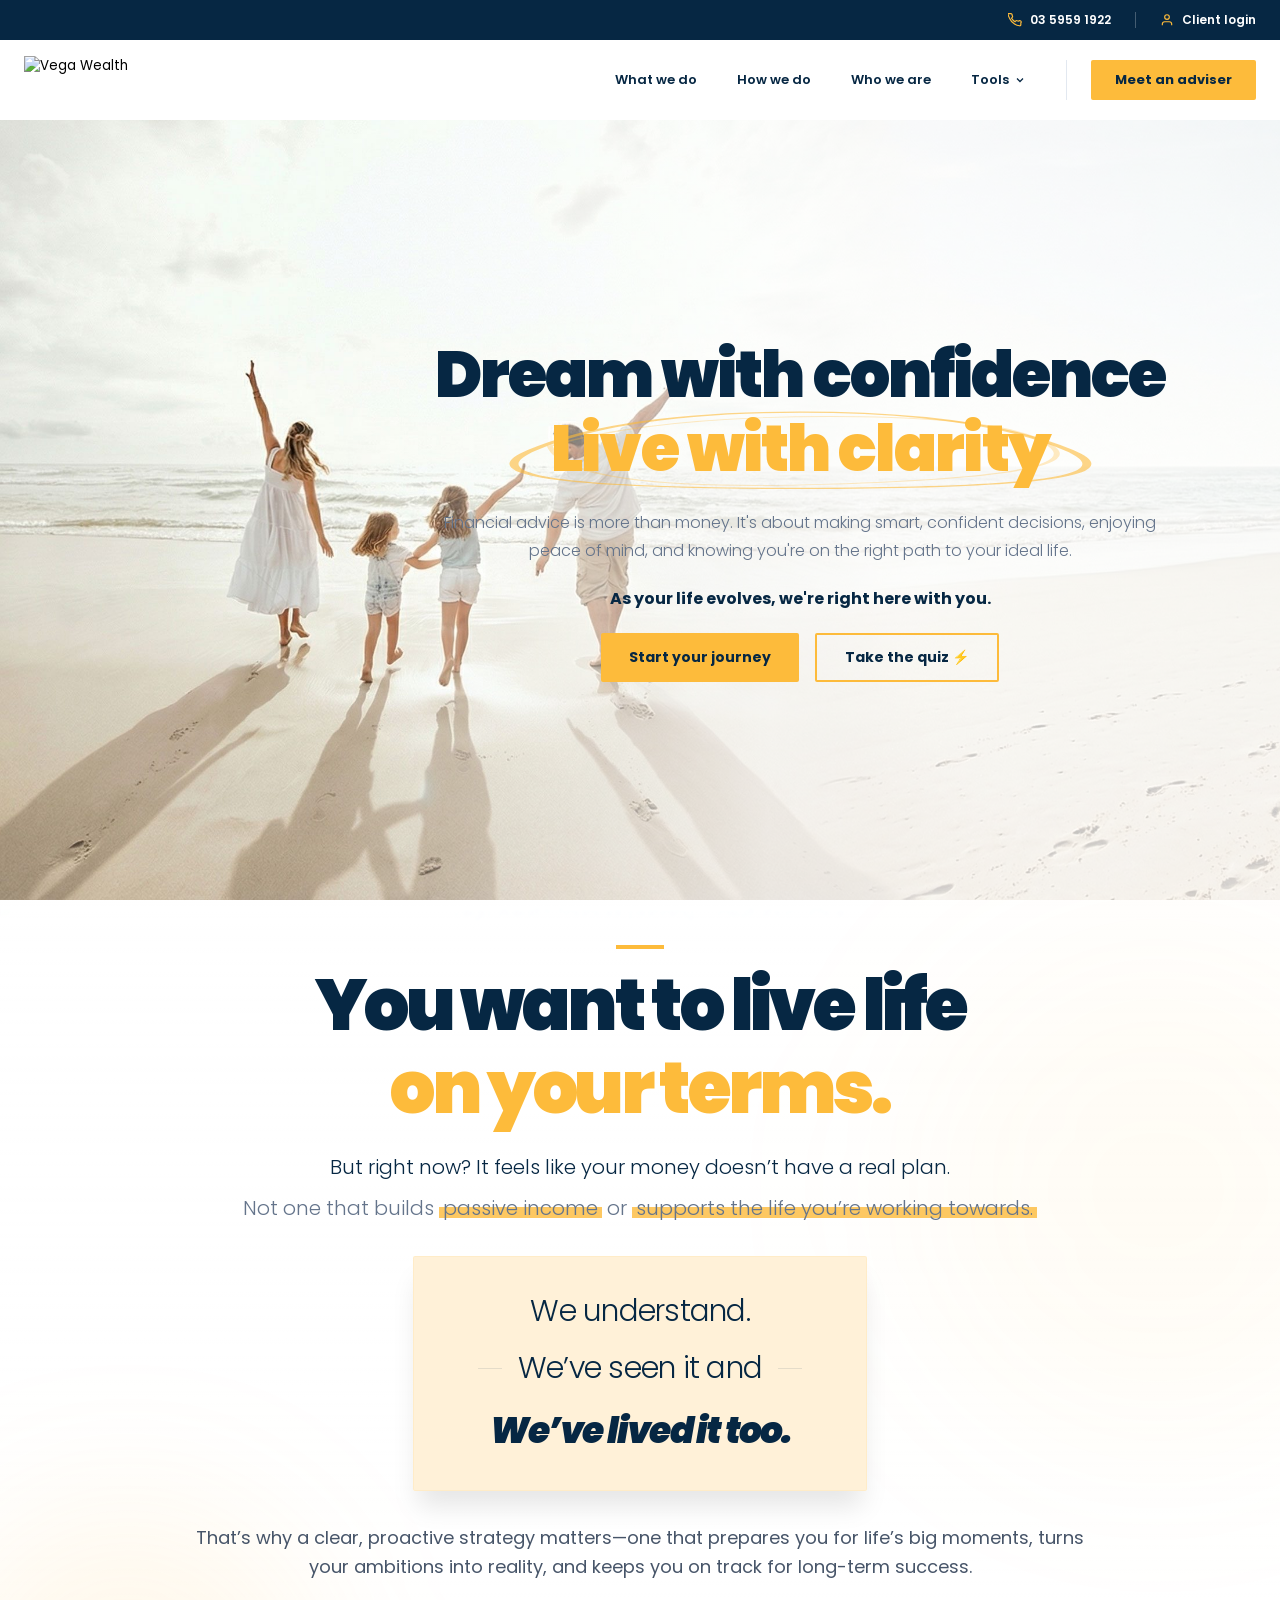
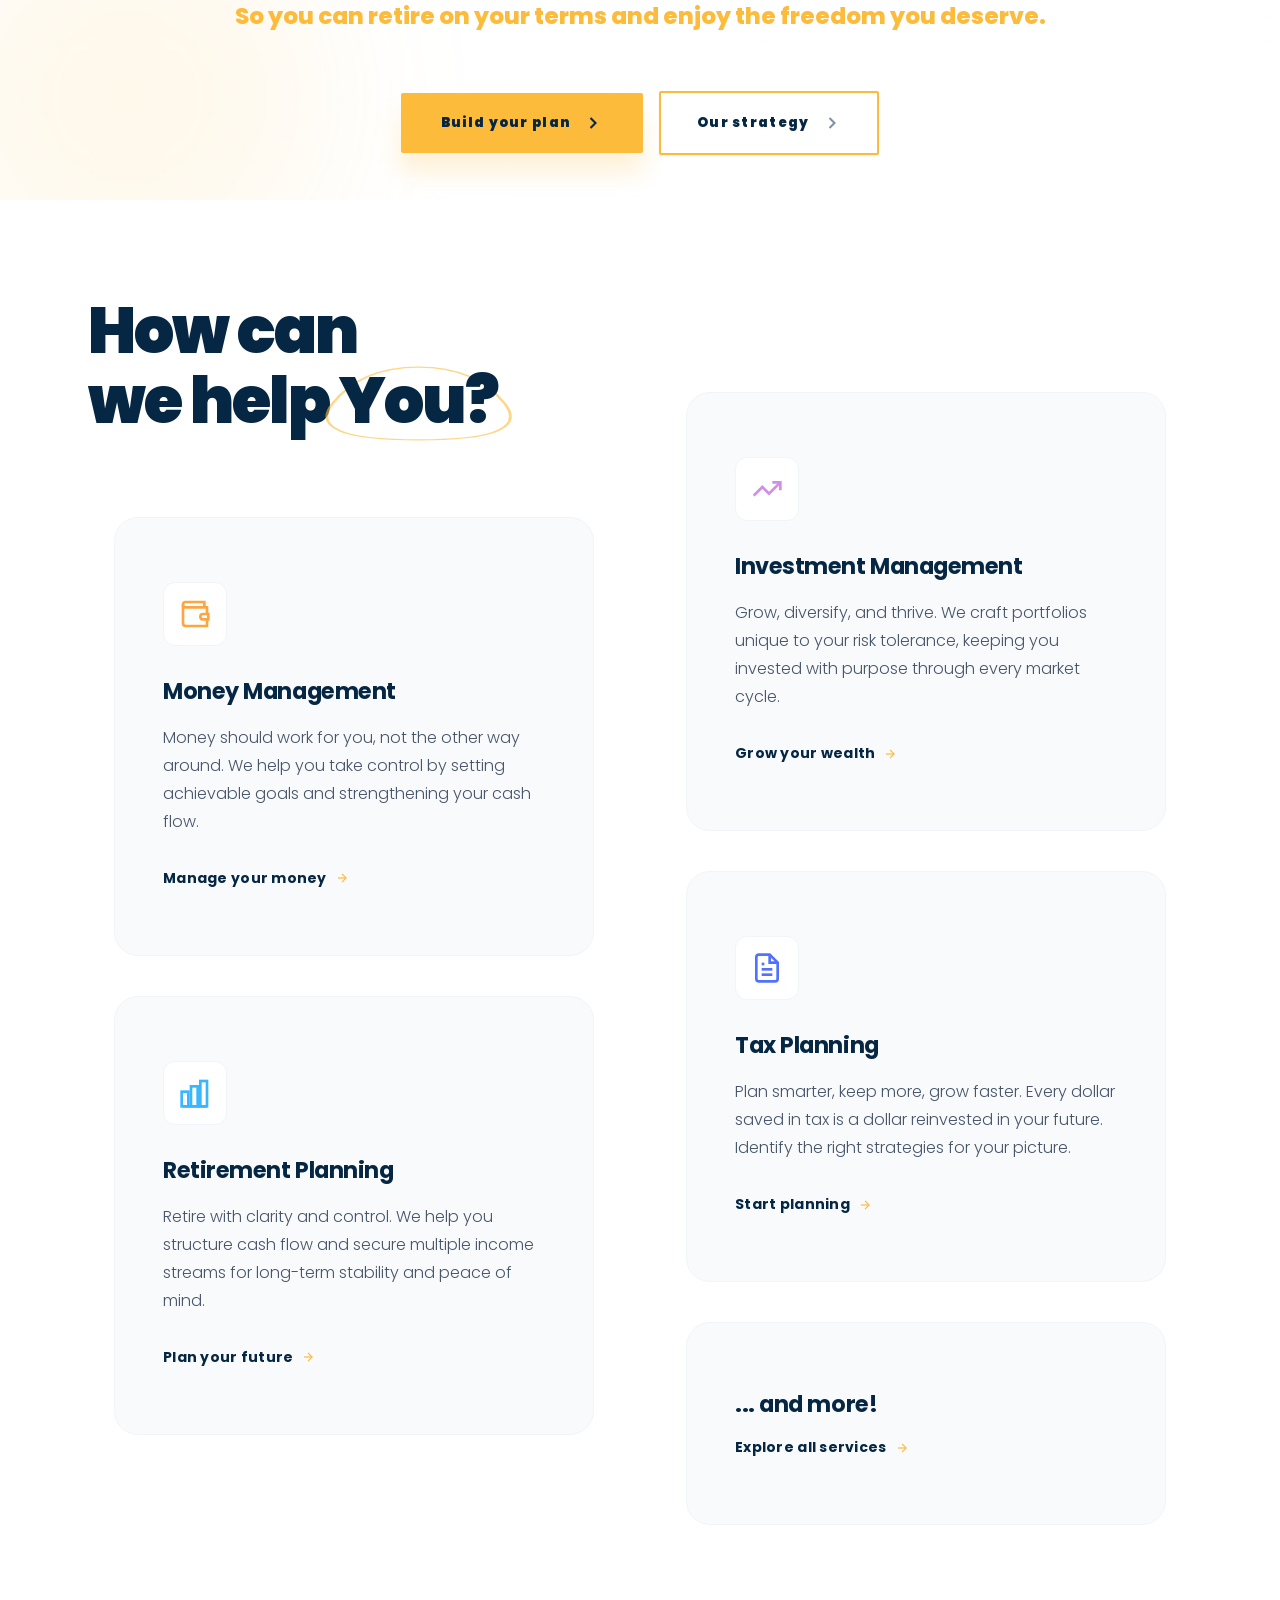
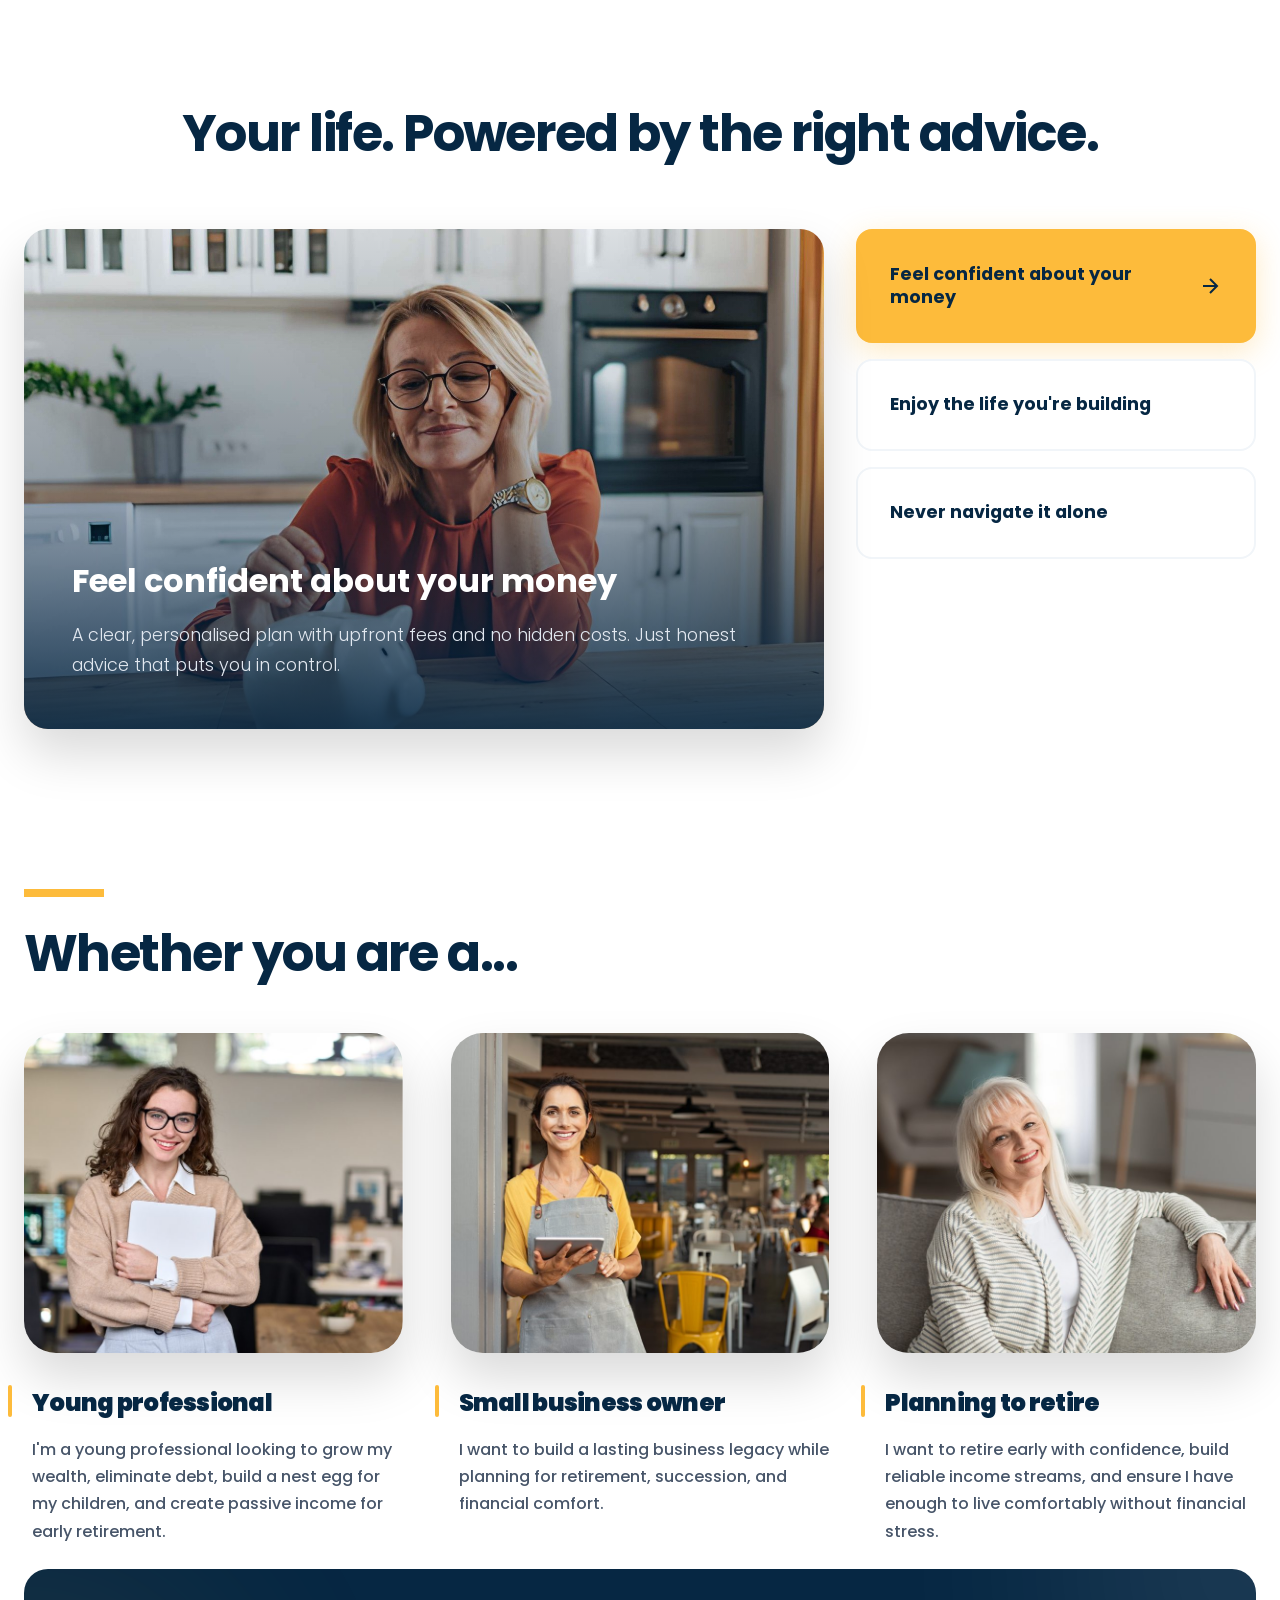
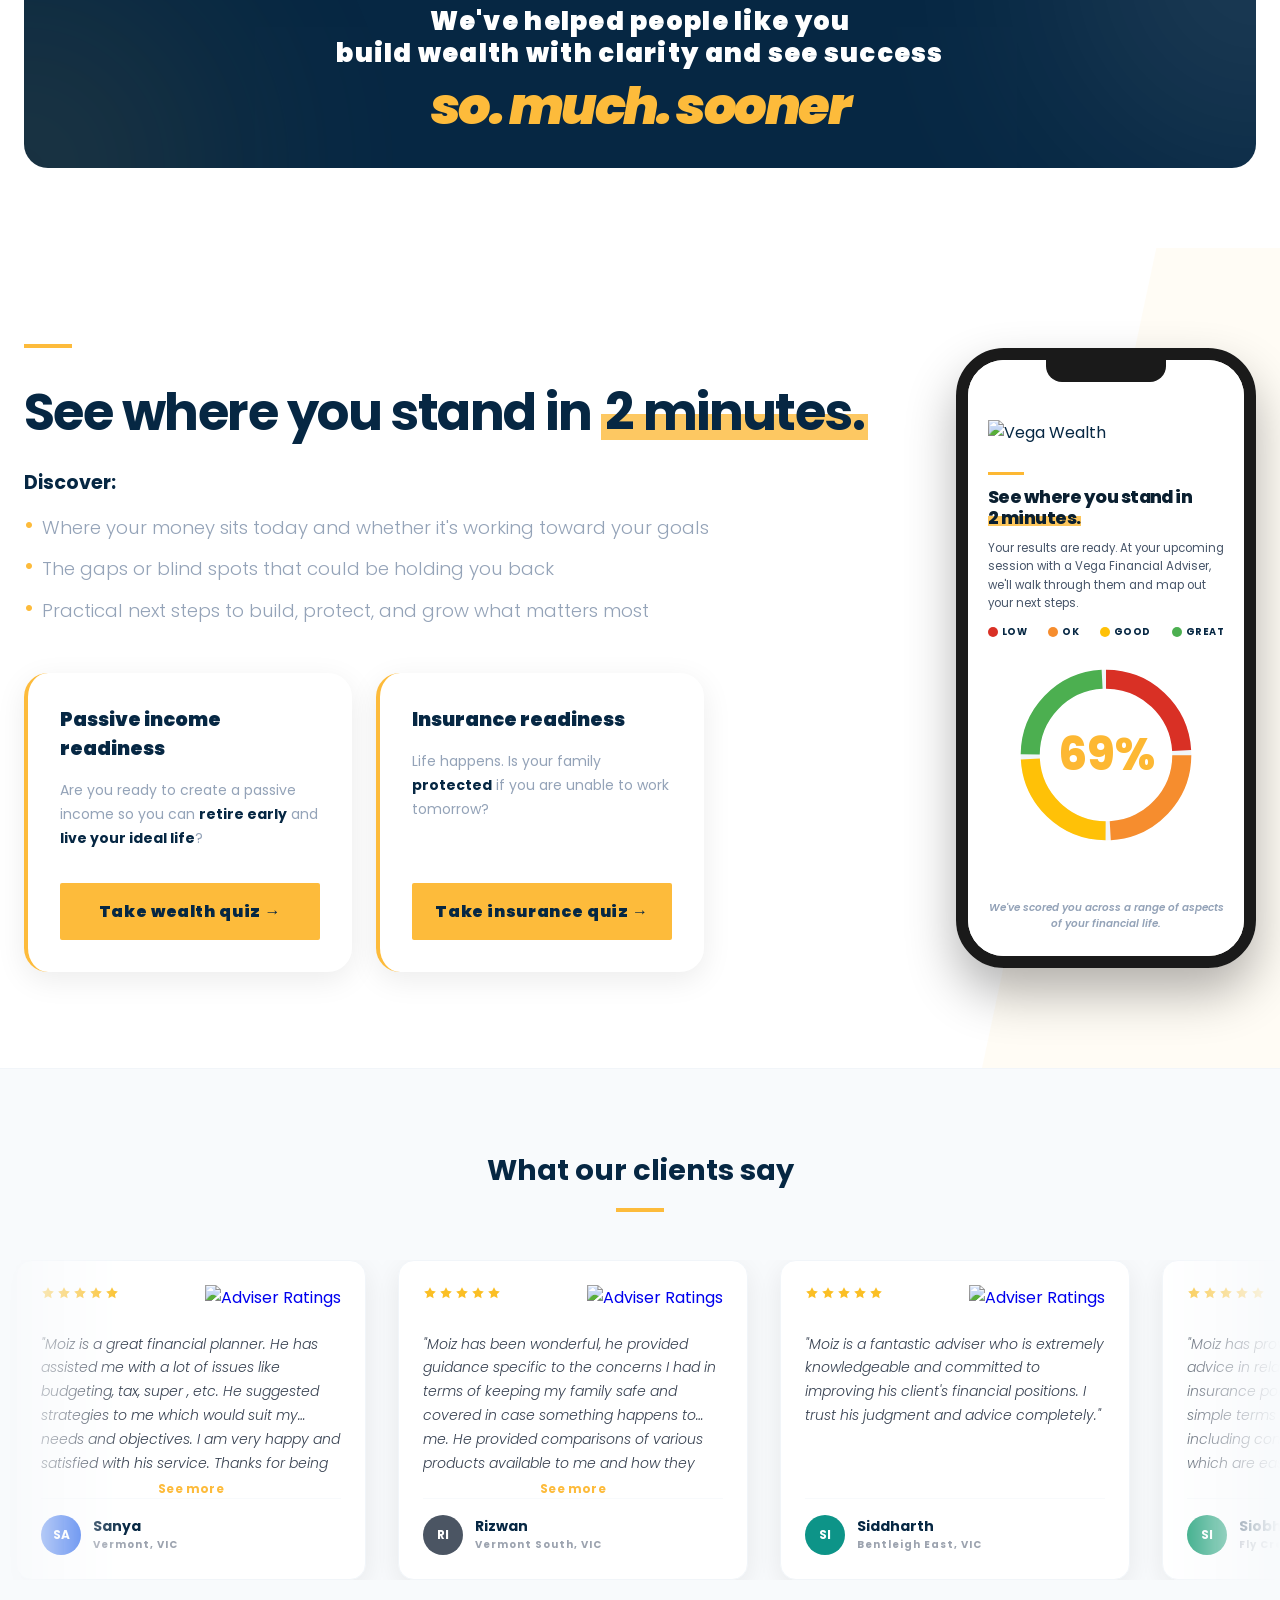
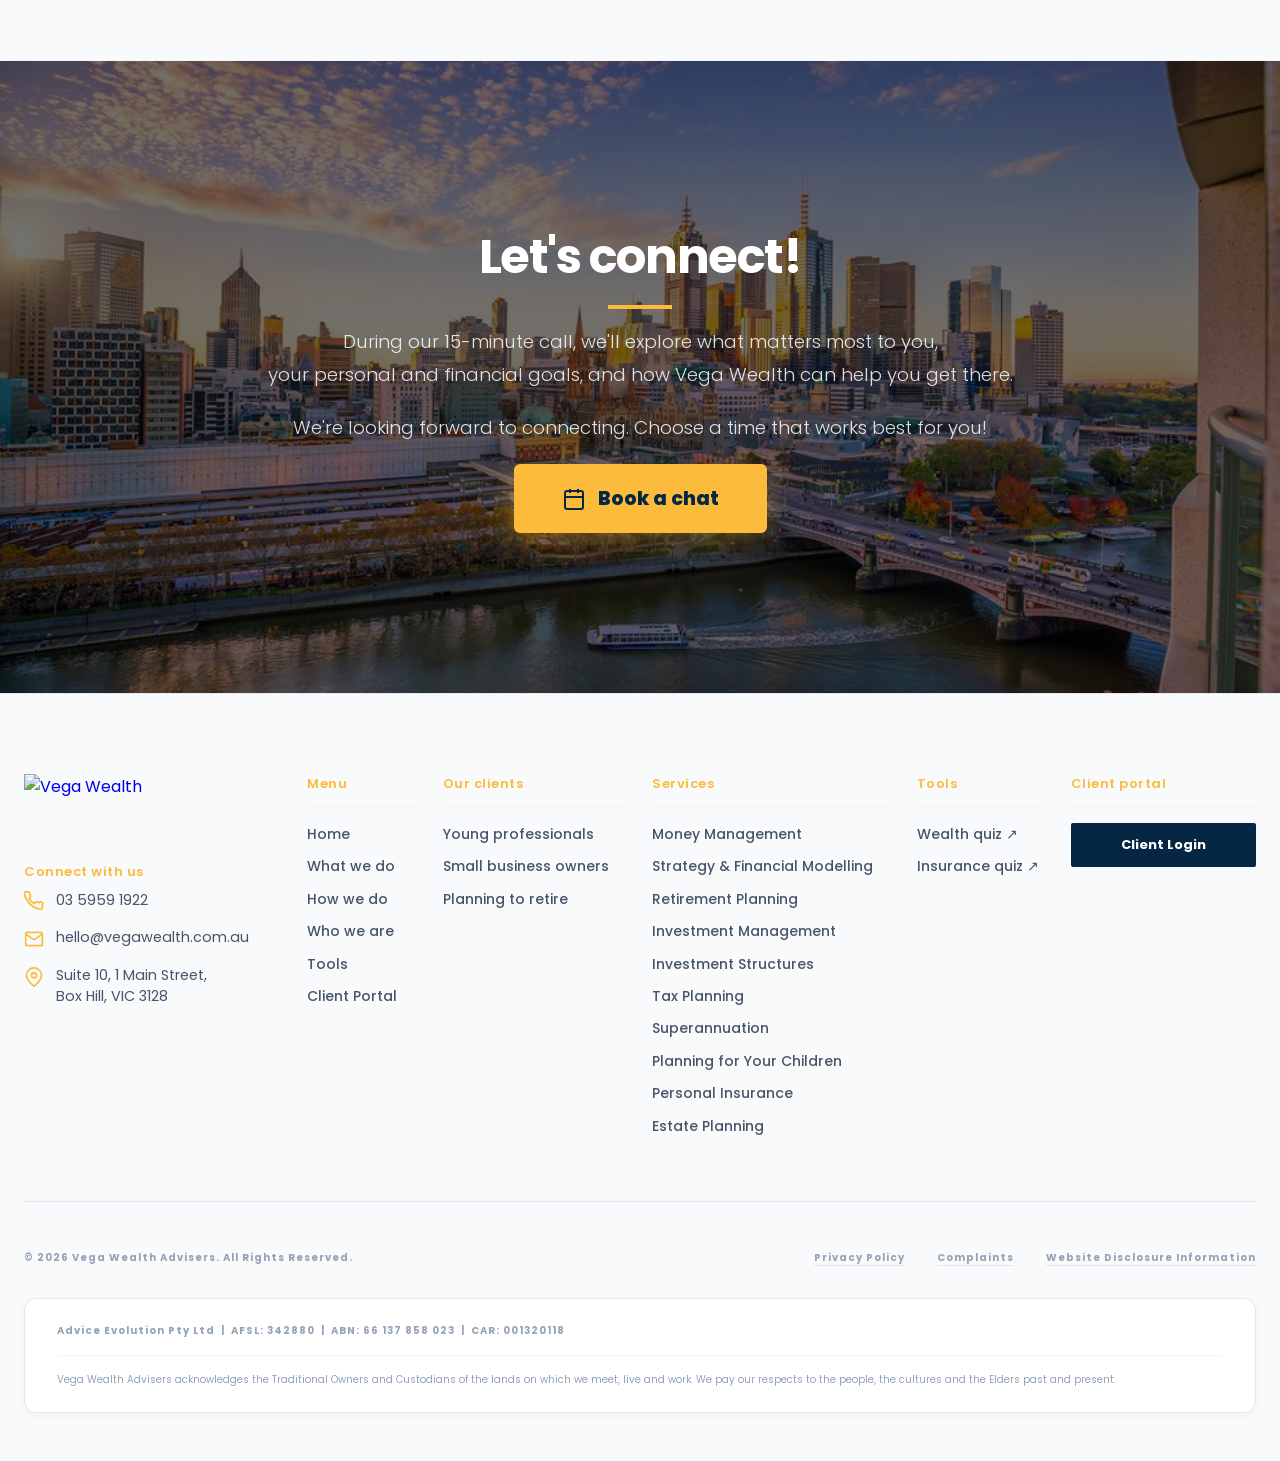
==== commit 772139de: "Fix desktop hero spacing + center what-we-do hero image - index.html: body padding-top 40px→120px (a" ====
--- a/index.html
+++ b/index.html
@@ -262,8 +262,8 @@
 @media(max-width:768px){.rev-card{width:280px;margin:0 10px}@keyframes scroll{0%{transform:translateX(0)}100%{transform:translateX(calc(-300px * 20))}}}
 
 /* ── TRANSPARENT NAV (homepage only) ── */
-body{padding-top:40px}
-#hero{margin-top:0}
+body{padding-top:120px}
+#hero{margin-top:0;min-height:calc(100vh - 120px)}
 @media(max-width:430px){body{padding-top:0}#hero{padding-top:0}}
 #vw-nav{background:transparent!important;border-bottom-color:transparent!important;box-shadow:none!important;backdrop-filter:none!important;transition:background .35s,border-color .35s,box-shadow .35s,backdrop-filter .35s}
 #vw-nav.nav-scrolled{background:rgba(255,255,255,.97)!important;border-bottom-color:#f1f5f9!important;box-shadow:0 1px 8px rgba(0,0,0,.06)!important;backdrop-filter:blur(12px)!important}
--- a/shared.css
+++ b/shared.css
@@ -88,7 +88,7 @@
 #cta-section .cta-card{position:relative;background:transparent;border:none;box-shadow:none;padding:0}
 #cta-section .cta-card .cta-bg{position:fixed;display:none}
 #cta-section .cta-card .cta-bg img{display:none}
-#cta-section::before{content:'';position:absolute;inset:0;background:url('../images/Call to Action.jpg') center/cover no-repeat;z-index:0}
+#cta-section::before{content:'';position:absolute;inset:0;background:url('images/call-to-action.jpg') center/cover no-repeat;z-index:0}
 #cta-section::after{content:'';position:absolute;inset:0;background:rgba(0,0,0,.55);z-index:1}
 #cta-section .cta-content{position:relative;z-index:10;max-width:800px;margin:0 auto;text-align:center}
 #cta-section h2{font-size:clamp(1.8rem,4vw,3rem);font-weight:700;color:#fff;letter-spacing:-.03em;margin-bottom:12px}
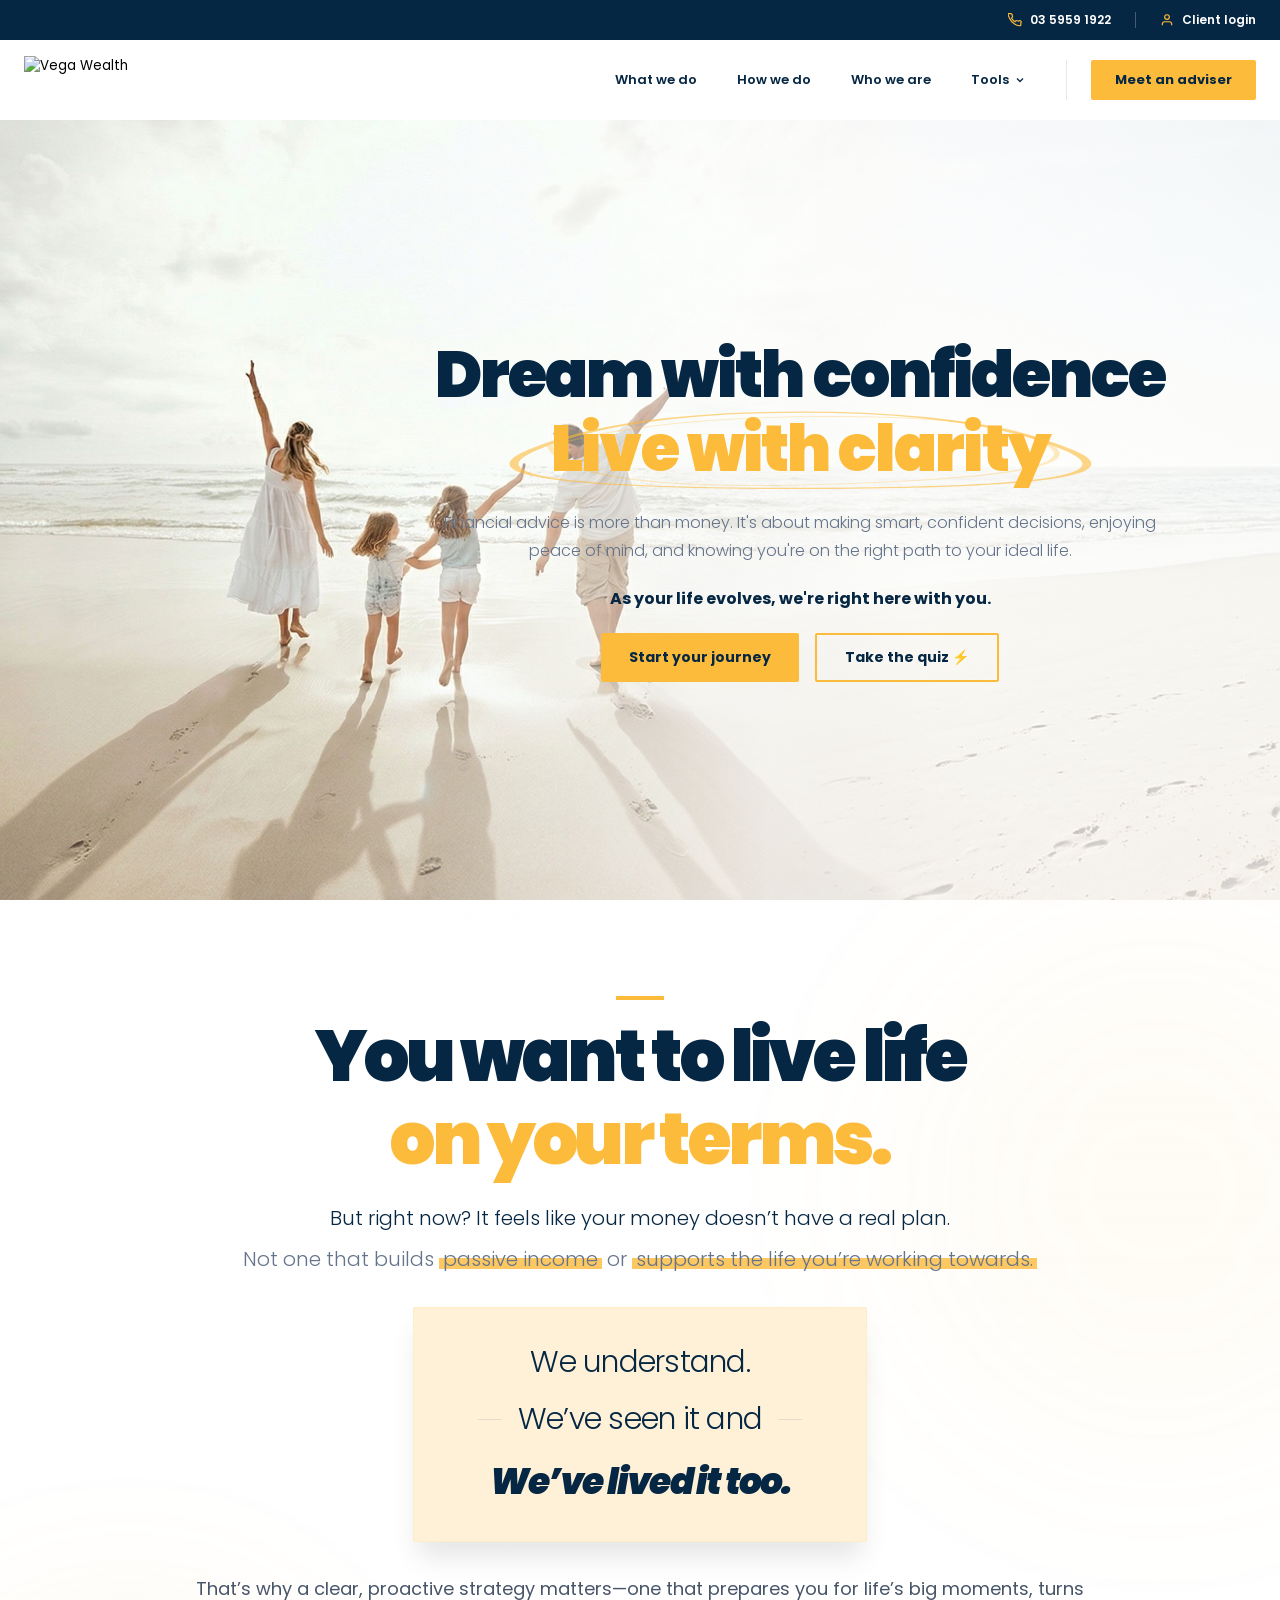
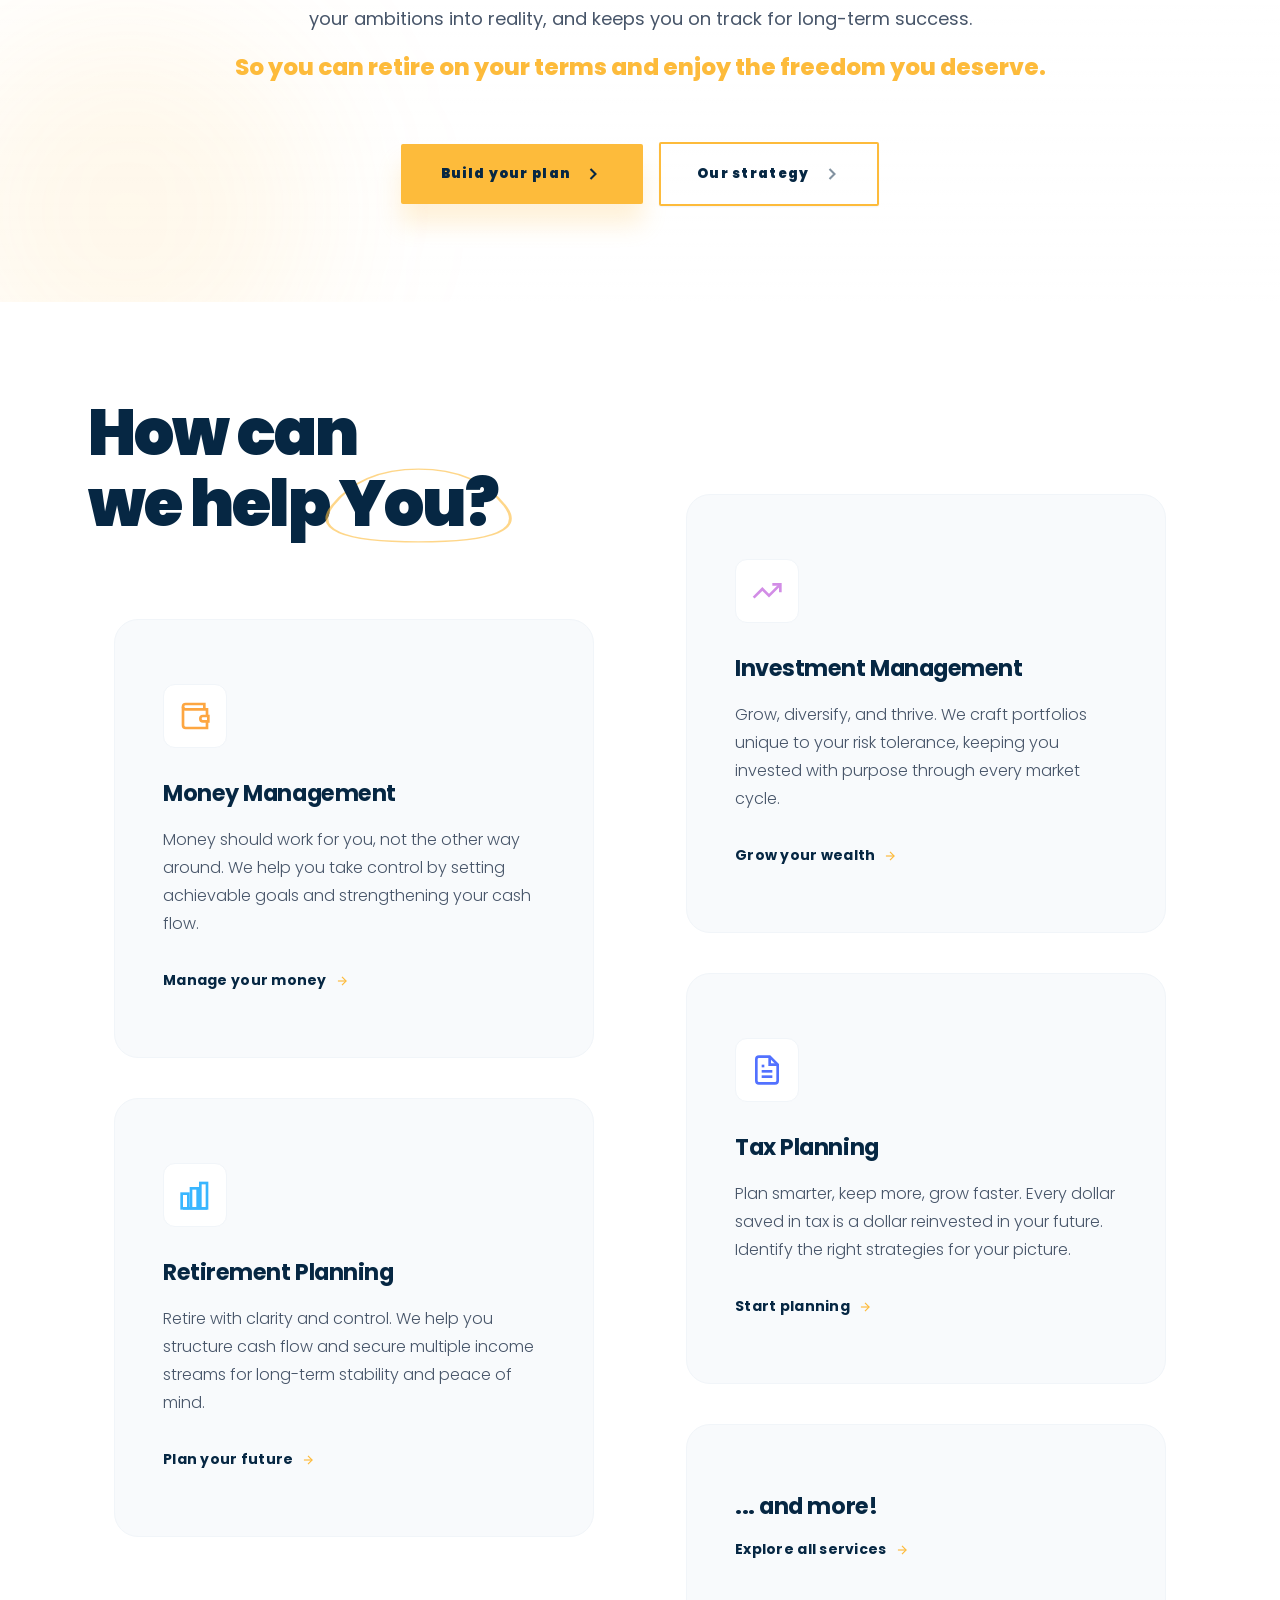
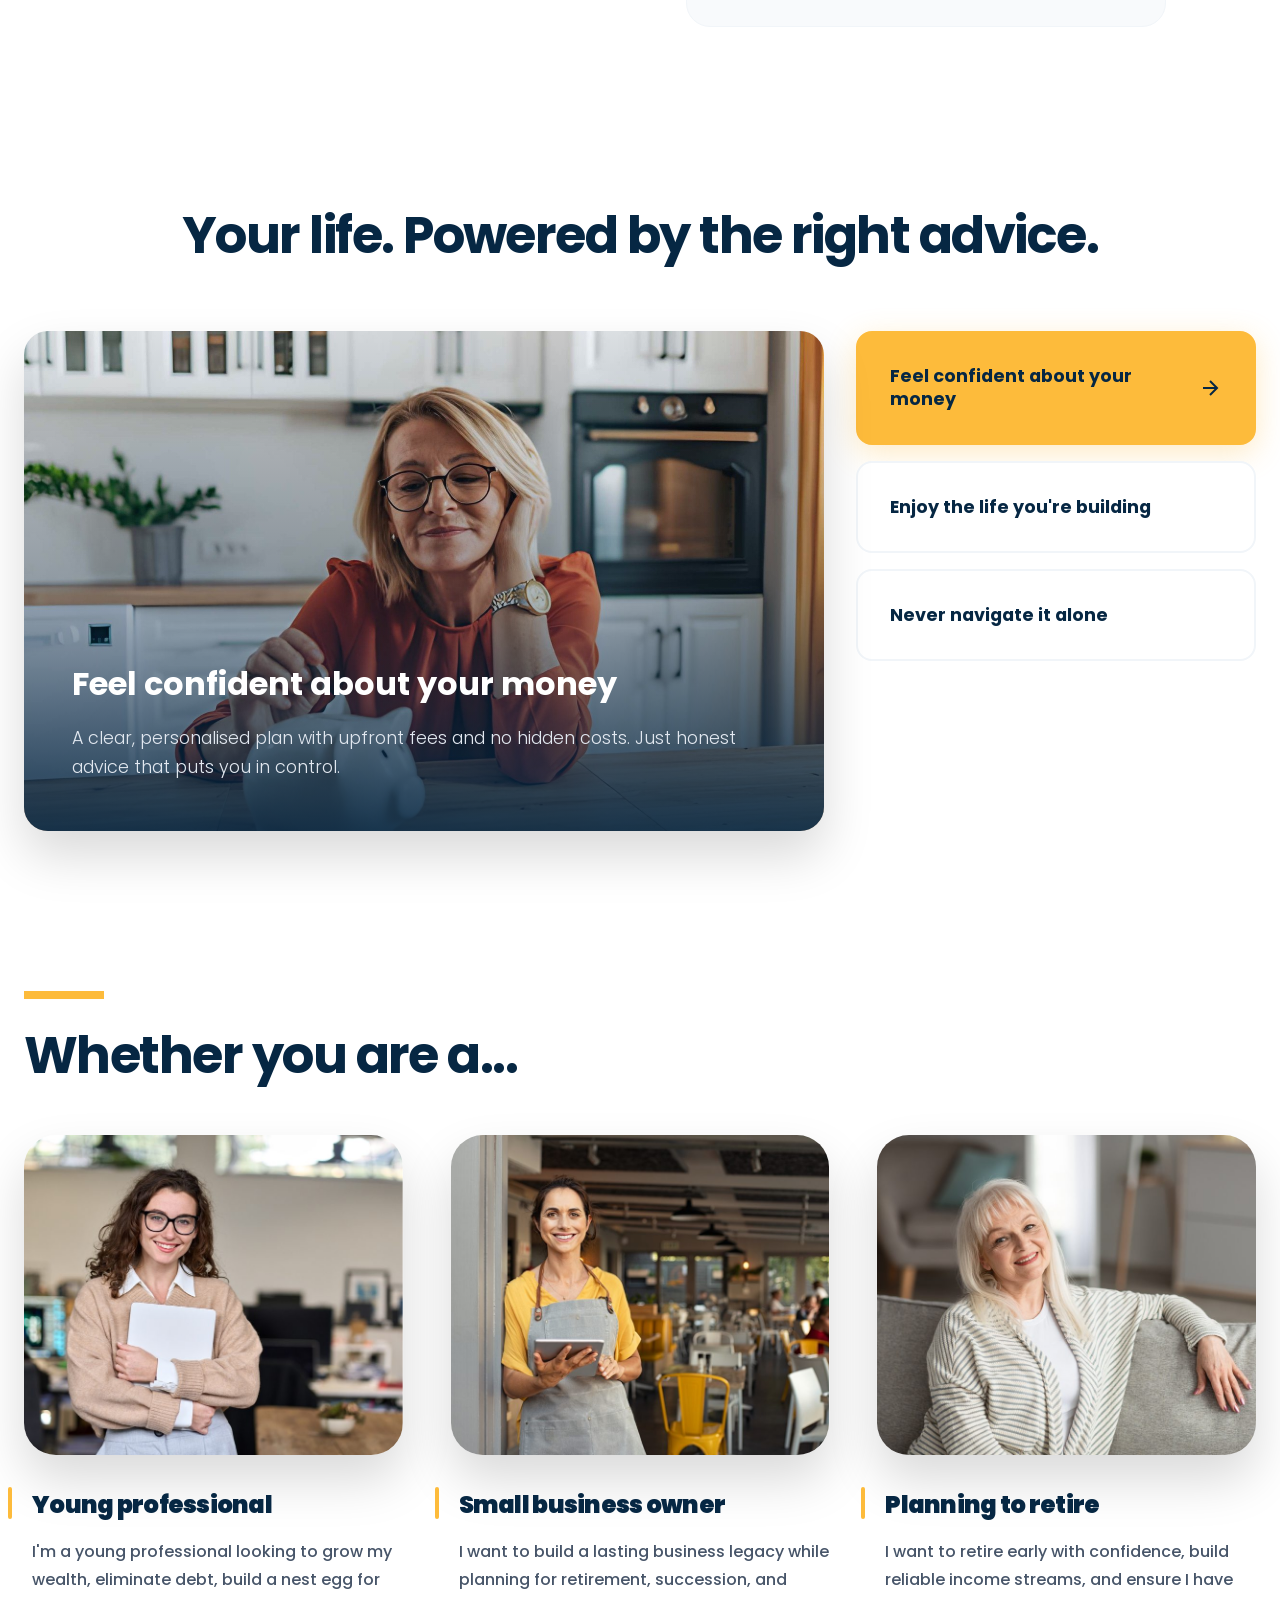
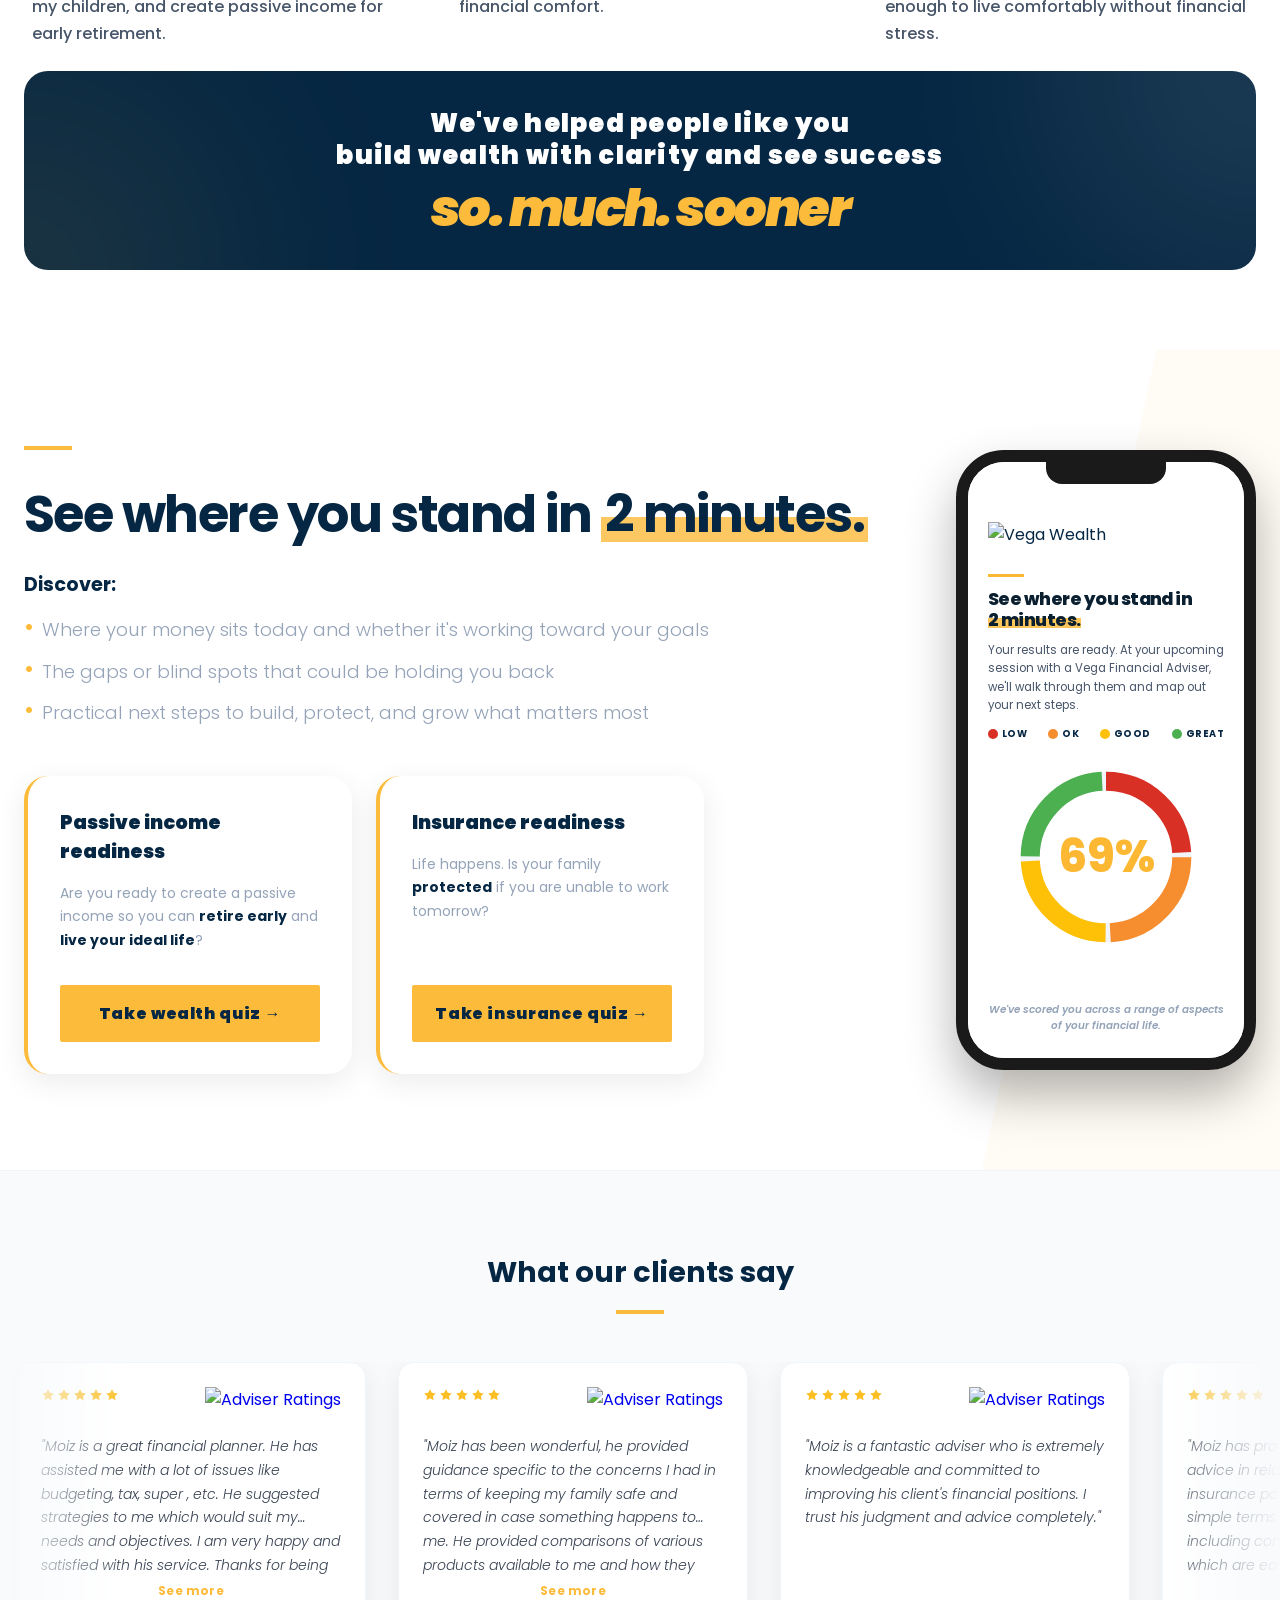
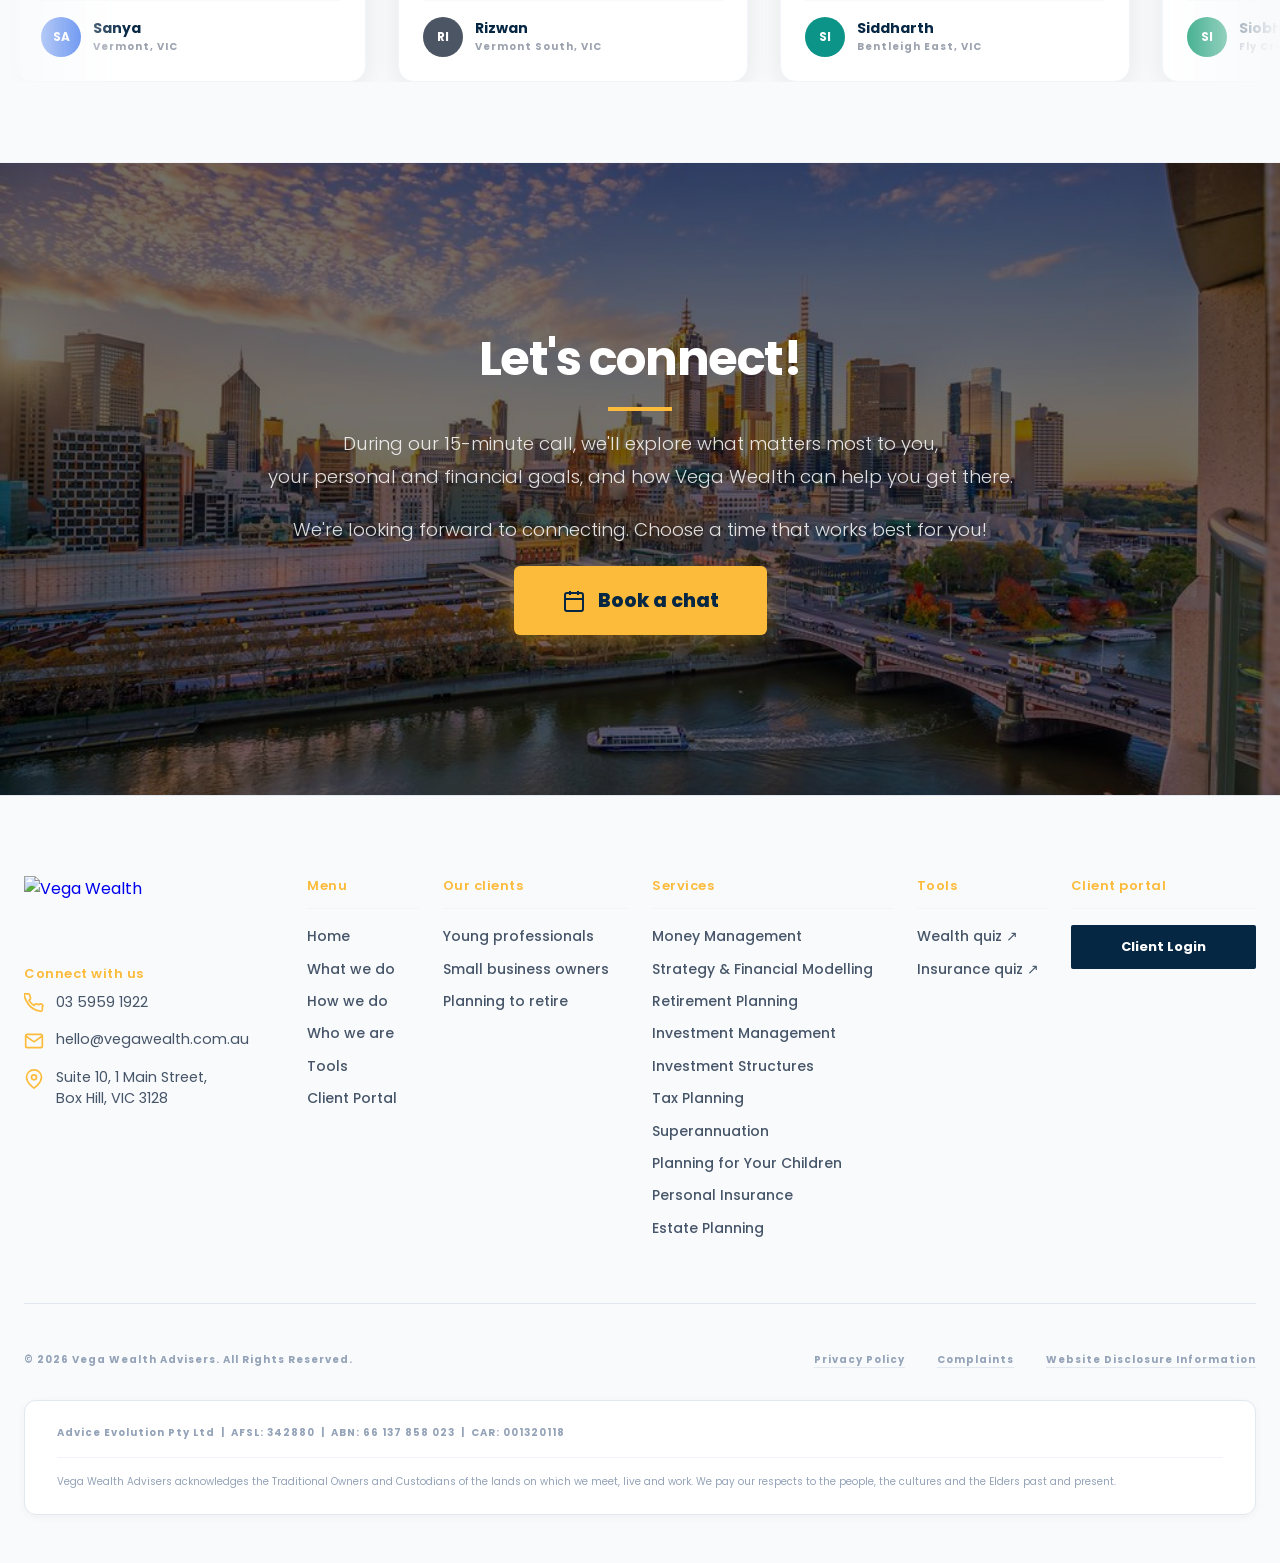
==== commit 9ede9a20: "Fix section 2 (#terms) spacing on homepage — add 96px padding and min-height" ====
--- a/index.html
+++ b/index.html
@@ -39,7 +39,7 @@
 /* ══════════════════════════════════════
    SECTION 2 – TERMS
 ══════════════════════════════════════ */
-#terms{position:relative;height:100vh;display:flex;align-items:center;justify-content:center;background:#fff;overflow:hidden;text-align:center}
+#terms{position:relative;min-height:100vh;padding:96px 0;display:flex;align-items:center;justify-content:center;background:#fff;overflow:hidden;text-align:center}
 #terms .terms-bg{position:absolute;inset:0;z-index:0}
 #terms .terms-bg img{width:100%;height:100%;object-fit:cover;opacity:.2;transition:transform .7s}
 #terms .terms-bg .grad{position:absolute;inset:0;background:linear-gradient(to bottom,rgba(255,255,255,.95),rgba(255,255,255,.8),rgba(255,255,255,.95));backdrop-filter:blur(2px)}
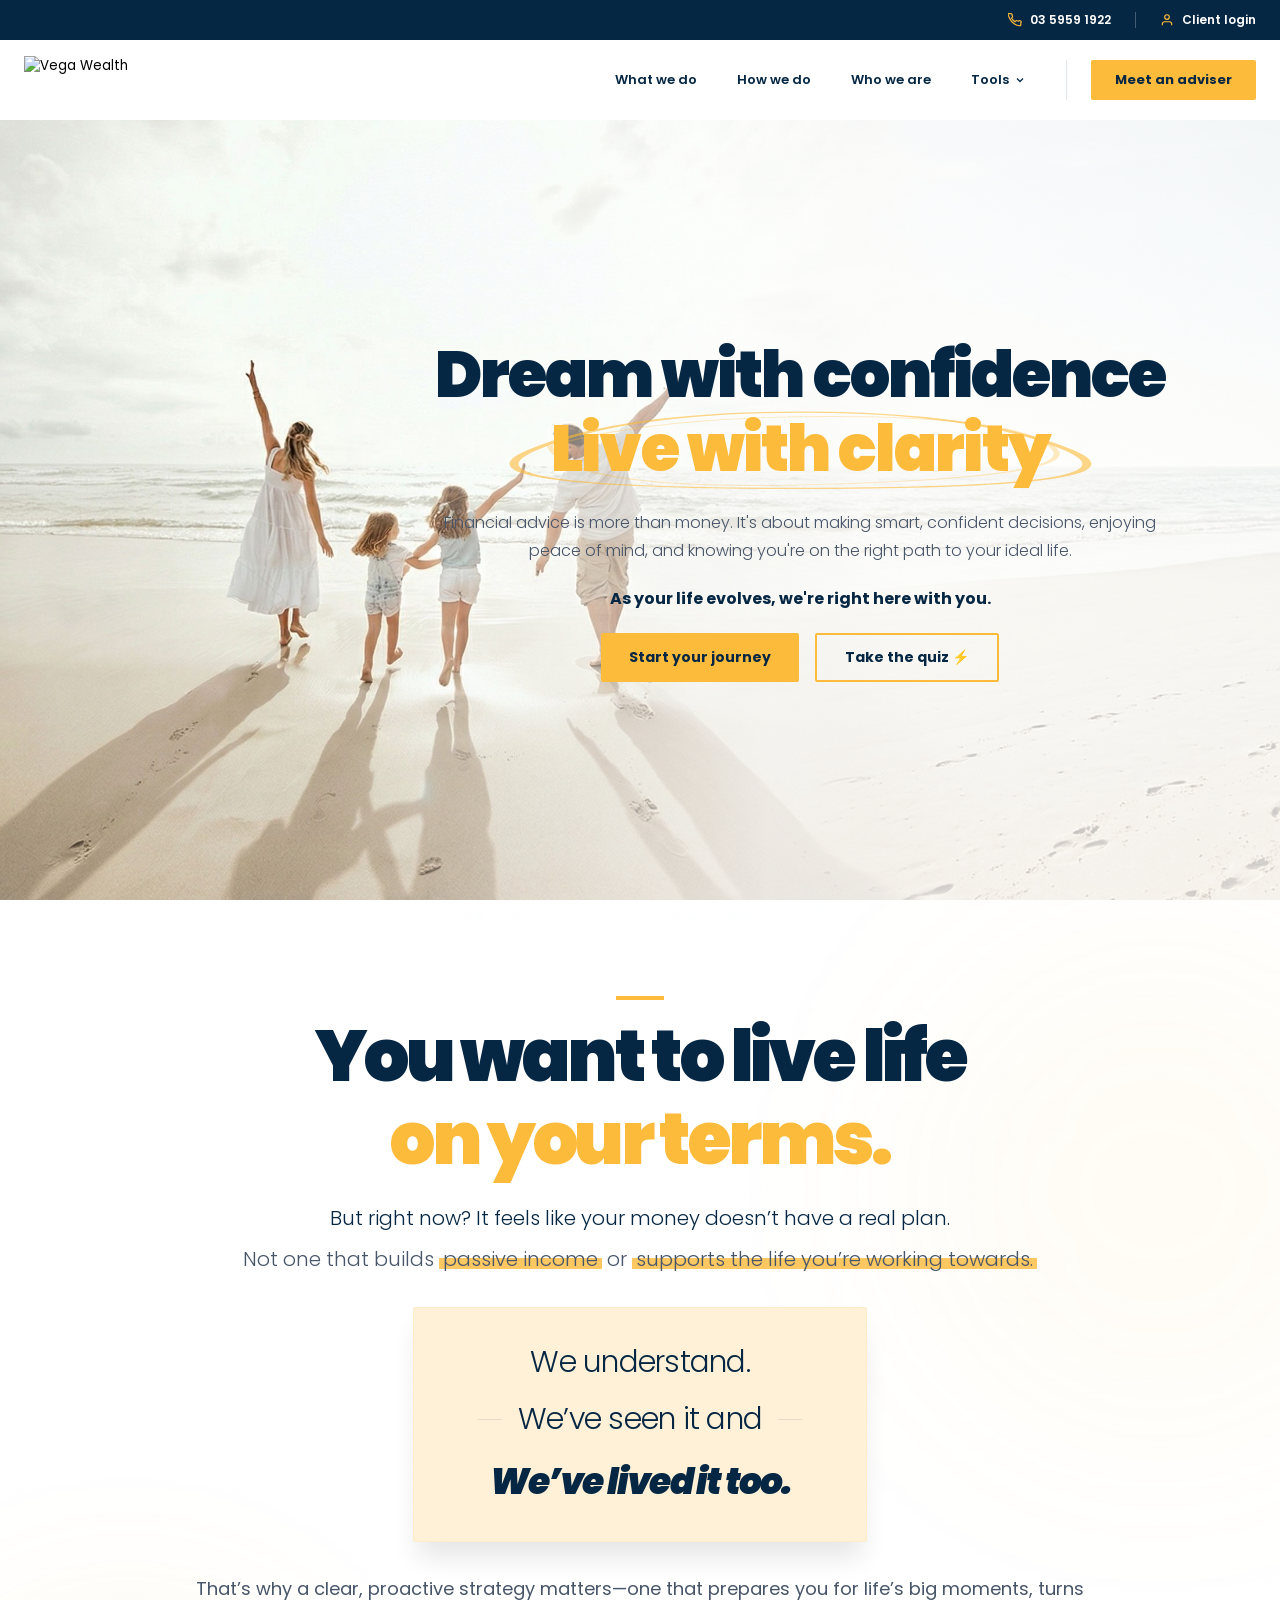
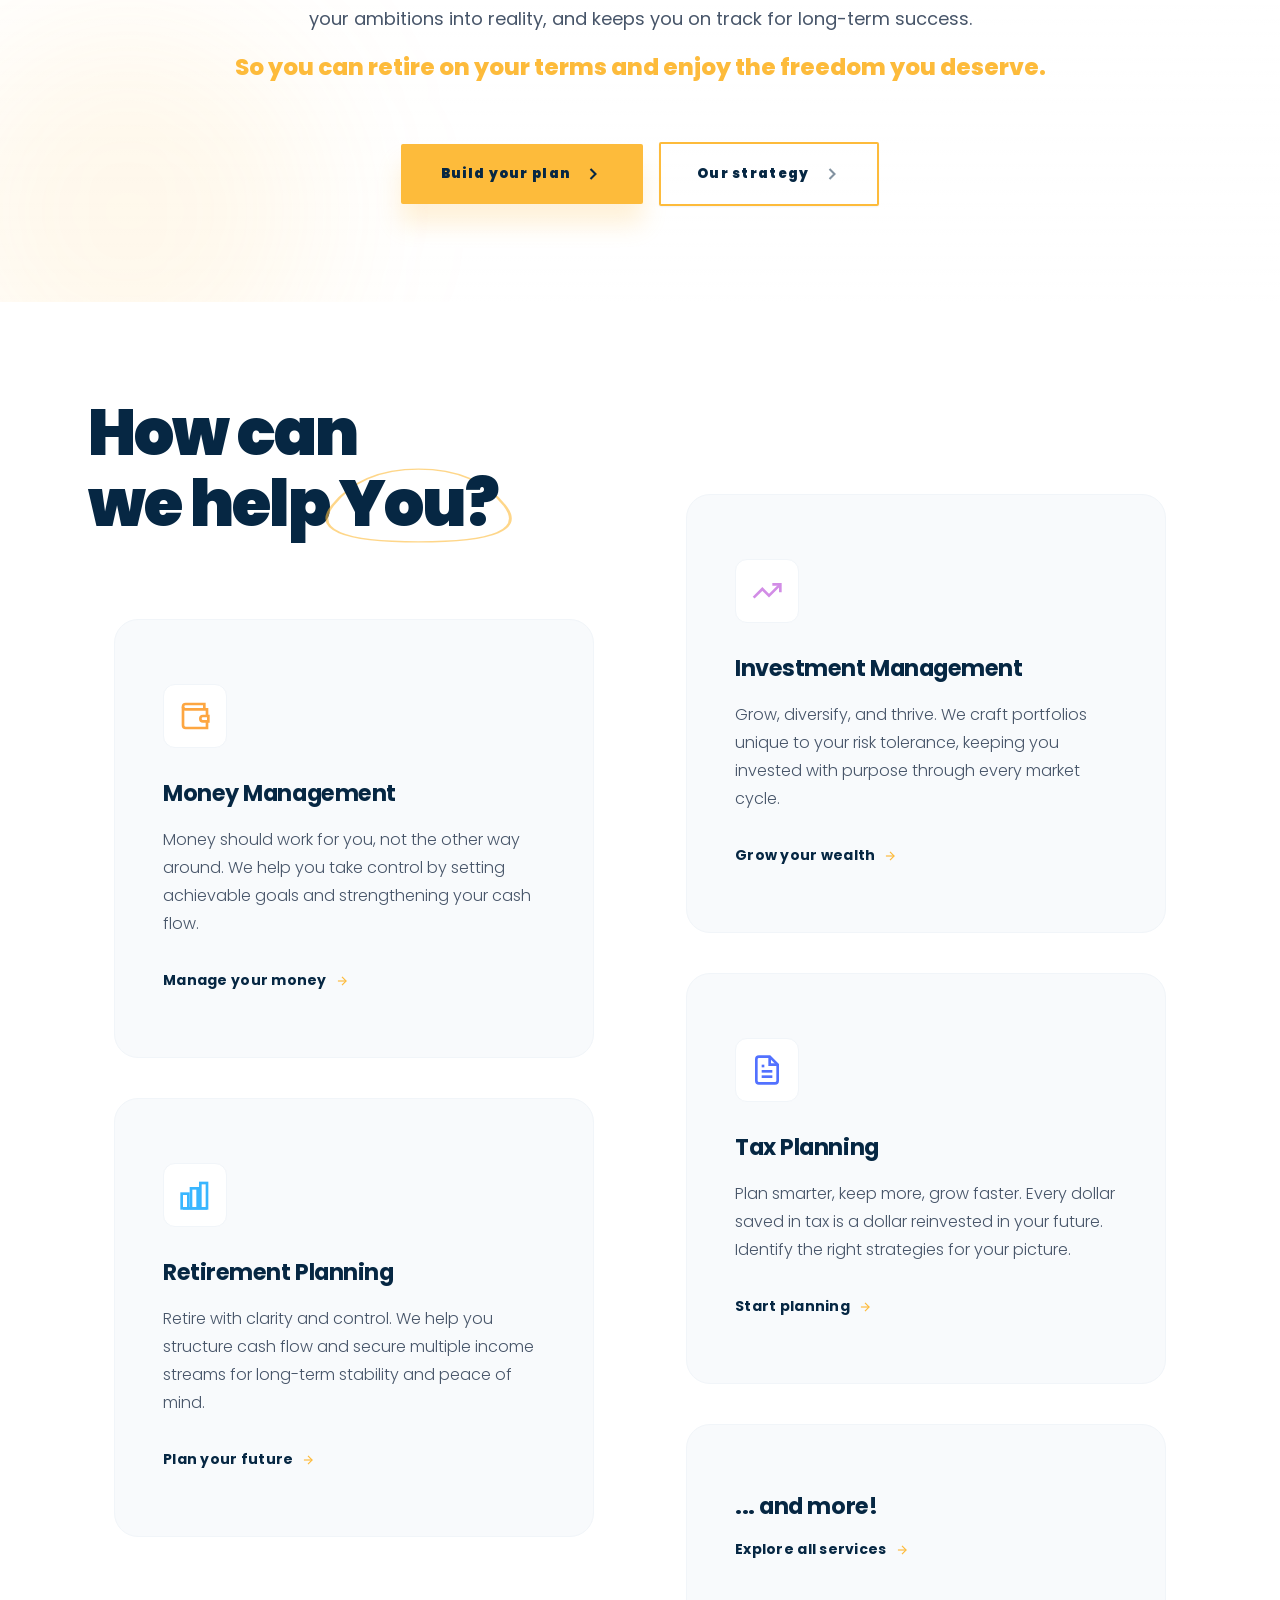
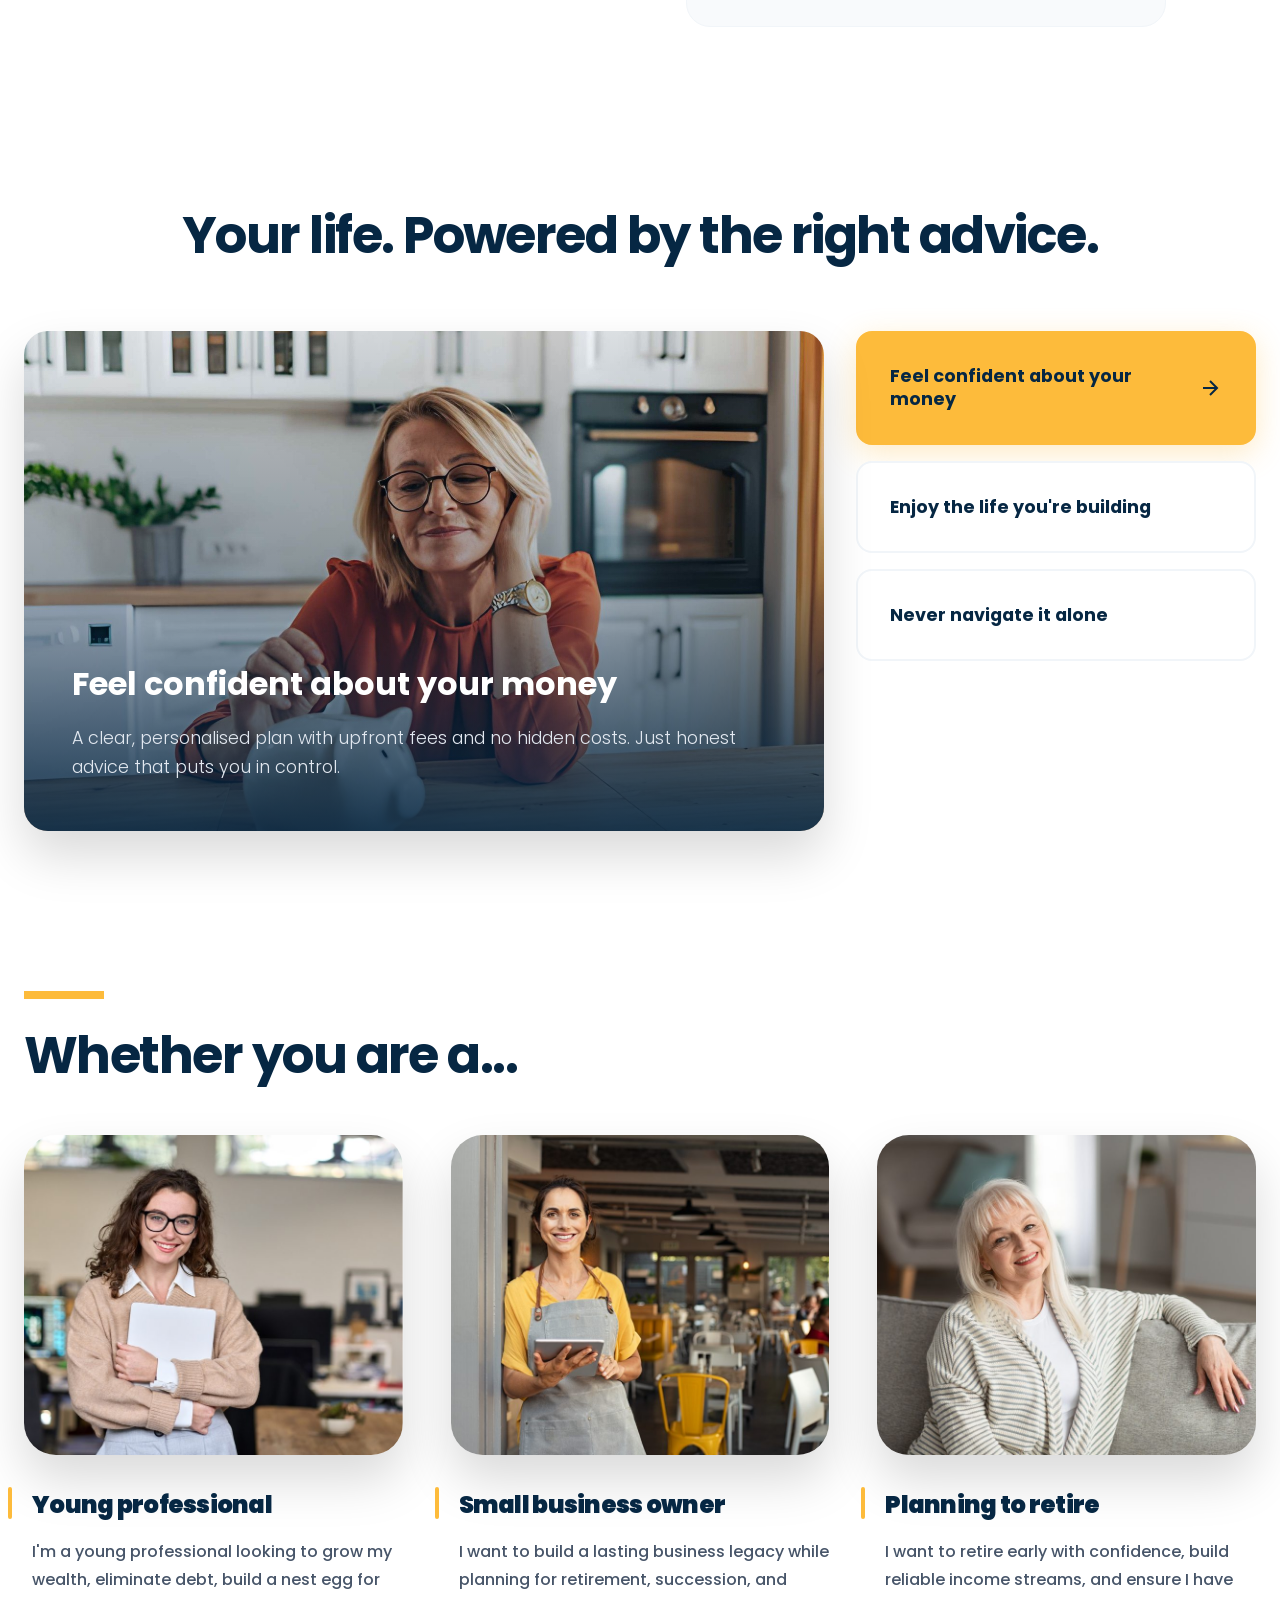
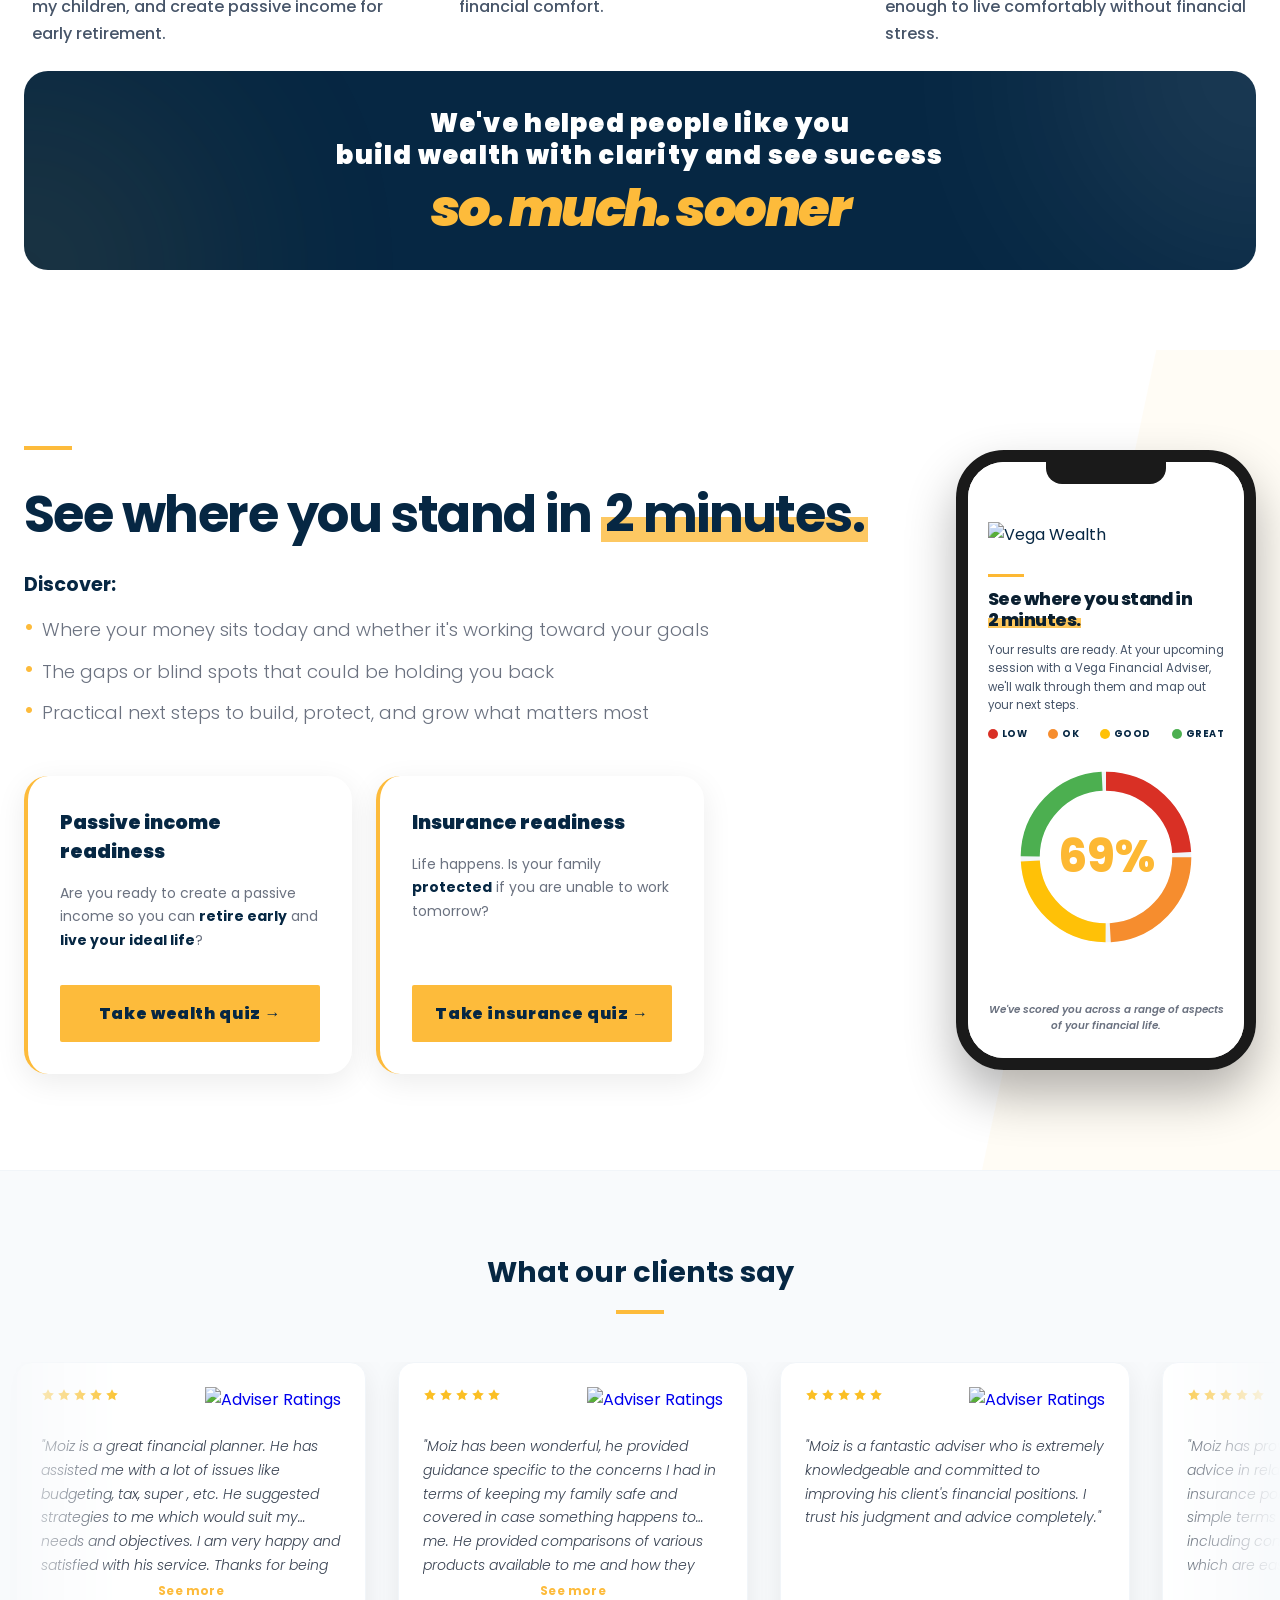
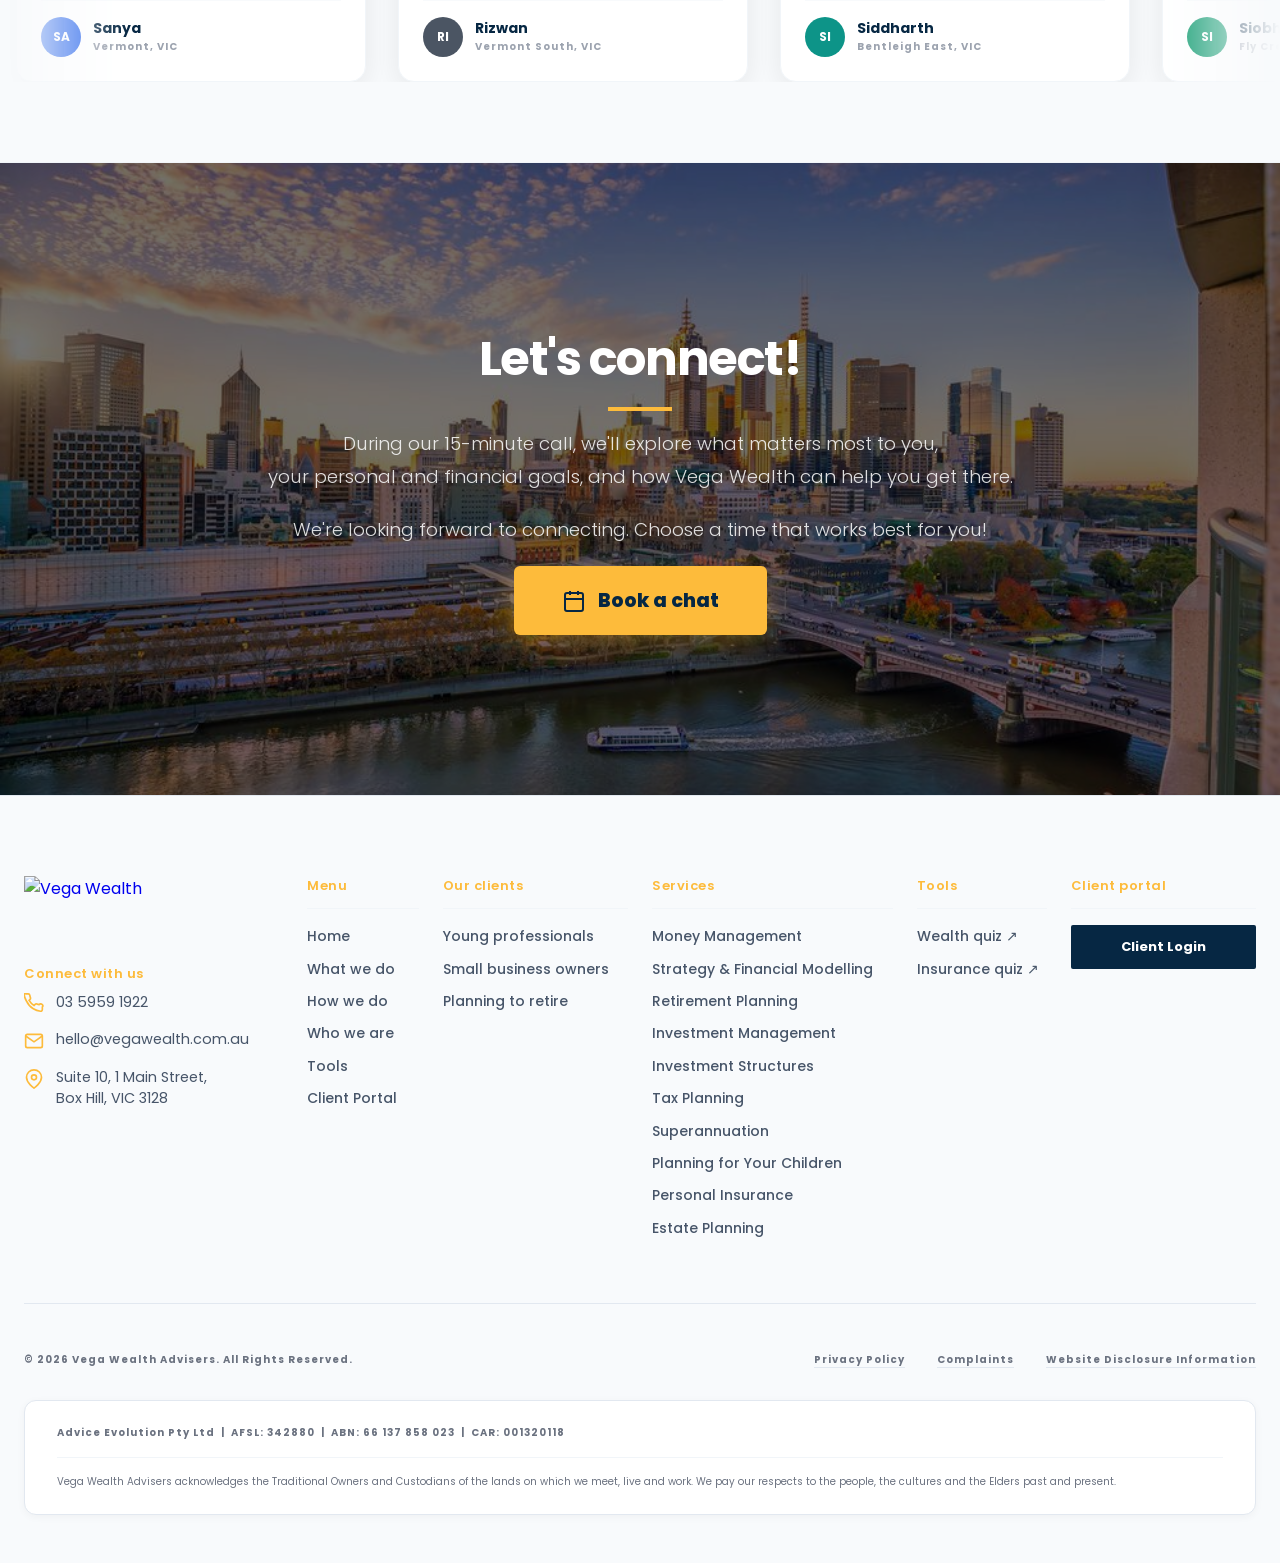
==== commit d0b5ad8f: "Fix PageSpeed issues — improve mobile performance, accessibility, and caching - Defer Google Fonts l" ====
--- a/index.html
+++ b/index.html
@@ -19,8 +19,11 @@
 <meta name="twitter:description" content="Vega Wealth provides personalised financial advice to help you build passive income, retire with confidence, and live life on your terms. Based in Melbourne, serving all of Australia."/>
 <meta name="twitter:image" content="https://vegawealth.com.au/images/og-cover.jpg"/>
 <link rel="preconnect" href="https://fonts.googleapis.com"/>
+<link rel="preconnect" href="https://fonts.gstatic.com" crossorigin/>
 <link rel="stylesheet" href="shared.css"/>
-<link href="https://fonts.googleapis.com/css2?family=Poppins:wght@300;400;500;600;700;900&display=swap" rel="stylesheet"/>
+<link rel="preload" as="image" href="images/vega-wealth-financial-advisers-hero.jpg"/>
+<link href="https://fonts.googleapis.com/css2?family=Poppins:wght@300;400;500;600;700;900&display=swap" rel="stylesheet" media="print" onload="this.media='all'"/>
+<noscript><link href="https://fonts.googleapis.com/css2?family=Poppins:wght@300;400;500;600;700;900&display=swap" rel="stylesheet"/></noscript>
 <style>
 /* ══════════════════════════════════════
    SECTION 1 – HERO
@@ -30,7 +33,7 @@
 #hero .hero-inner{position:relative;z-index:2;width:65%;max-width:860px;margin:0 5% 0 0;padding:0 2%;text-align:center}
 #hero h1{font-size:clamp(2.4rem,5vw,4rem);font-weight:900;color:var(--navy);line-height:1.15;margin-bottom:24px;letter-spacing:-.03em}
 #hero h1 .gold{color:var(--gold)}
-#hero p{font-size:1em;color:#64748b;font-weight:300;line-height:1.75;margin:0 auto 20px;max-width:750px;text-align:center}
+#hero p{font-size:1em;color:#475569;font-weight:300;line-height:1.75;margin:0 auto 20px;max-width:750px;text-align:center}
 @media(max-width:640px){#hero p{font-size:.75rem;line-height:1.6}}
 #hero p strong{color:var(--navy);font-weight:700;display:block;margin-top:8px}
 #hero .hero-btns{display:flex;flex-wrap:wrap;gap:16px;justify-content:center}
@@ -49,9 +52,9 @@
 #terms .terms-content{display:flex;flex-direction:column;align-items:center}
 #terms header{margin-bottom:24px;width:100%}
 #terms .gold-bar-inline{height:4px;width:48px;background:var(--gold);margin:0 auto 16px}
-#terms h1{font-size:clamp(2.25rem,6vw,4.5rem);font-weight:900;color:var(--navy);line-height:1.1;letter-spacing:-.05em}
-#terms h1 .gold{color:var(--gold);display:inline-block;margin-top:4px}
-#terms .lead{font-size:clamp(1rem,2vw,1.25rem);color:#64748b;font-weight:300;line-height:1.625;margin-bottom:32px;max-width:896px}
+#terms h2.terms-heading{font-size:clamp(2.25rem,6vw,4.5rem);font-weight:900;color:var(--navy);line-height:1.1;letter-spacing:-.05em}
+#terms h2.terms-heading .gold{color:var(--gold);display:inline-block;margin-top:4px}
+#terms .lead{font-size:clamp(1rem,2vw,1.25rem);color:#475569;font-weight:300;line-height:1.625;margin-bottom:32px;max-width:896px}
 #terms .lead .dark{color:var(--navy);display:block;margin-bottom:8px}
 #terms .empathy-block{margin-bottom:32px;display:flex;flex-direction:column;align-items:center}
 #terms .empathy-inner{background:rgba(255,241,214,.95);backdrop-filter:blur(12px);padding:32px 64px;box-shadow:0 20px 25px -5px rgba(0,0,0,.1);border-radius:2px;border:1px solid rgba(253,187,59,.1);display:flex;flex-direction:column;gap:12px}
@@ -86,7 +89,7 @@
 #services .col-left{display:flex;flex-direction:column;gap:40px}
 #services .col-right{display:flex;flex-direction:column;gap:40px}
 @media(min-width:768px){#services .col-right{margin-top:96px}}
-#services h1{font-size:clamp(2rem,5vw,4rem);font-weight:900;color:var(--navy);letter-spacing:-.03em;line-height:1.1;margin-bottom:40px}
+#services h2.svc-heading{font-size:clamp(2rem,5vw,4rem);font-weight:900;color:var(--navy);letter-spacing:-.03em;line-height:1.1;margin-bottom:40px}
 a.svc-card{text-decoration:none;color:inherit;cursor:pointer}
 .svc-card{background:#F8FAFC;padding:48px 36px;border-radius:24px;border:1px solid #f1f5f9;transition:transform .3s,background .3s,border-color .3s;max-width:480px;margin:0 auto;width:100%;display:flex;flex-direction:column;justify-content:flex-start}
 @media(min-width:768px){.svc-card{padding:64px 48px}}
@@ -105,11 +108,11 @@
 .svc-card.svc-navy:hover .svc-icon-wrap{background:#38b6ff;border-color:#38b6ff;color:#fff;transform:scale(1.05)}
 .svc-card.svc-teal:hover .svc-icon-wrap{background:#d28de6;border-color:#d28de6;color:#fff;transform:scale(1.05)}
 .svc-card.svc-amber:hover .svc-icon-wrap{background:#5271ff;border-color:#5271ff;color:#fff;transform:scale(1.05)}
-.svc-card.svc-green:hover h2,.svc-card.svc-navy:hover h2,.svc-card.svc-teal:hover h2,.svc-card.svc-amber:hover h2{color:#fff}
+.svc-card.svc-green:hover h3,.svc-card.svc-navy:hover h3,.svc-card.svc-teal:hover h3,.svc-card.svc-amber:hover h3{color:#fff}
 .svc-card.svc-green:hover p,.svc-card.svc-navy:hover p,.svc-card.svc-teal:hover p,.svc-card.svc-amber:hover p{color:rgba(255,255,255,.85)}
 .svc-card.svc-green:hover .svc-link,.svc-card.svc-navy:hover .svc-link,.svc-card.svc-teal:hover .svc-link,.svc-card.svc-amber:hover .svc-link{color:#fff}
 .svc-card.svc-green:hover .svc-link svg,.svc-card.svc-navy:hover .svc-link svg,.svc-card.svc-teal:hover .svc-link svg,.svc-card.svc-amber:hover .svc-link svg{color:#fff}
-.svc-card h2{font-size:1.4rem;font-weight:700;letter-spacing:-.02em;color:var(--navy);margin-bottom:16px}
+.svc-card h3{font-size:1.4rem;font-weight:700;letter-spacing:-.02em;color:var(--navy);margin-bottom:16px}
 .svc-card p{font-size:1rem;color:#475569;line-height:1.75;font-weight:300;margin-bottom:32px;flex-grow:1}
 .svc-link{display:inline-flex;align-items:center;font-size:14px;font-weight:700;letter-spacing:.02em;color:var(--navy);border-bottom:2px solid transparent;transition:border-color .3s}
 .svc-link:hover{border-color:var(--gold)}
@@ -118,7 +121,7 @@
 .svc-card-gold{background:var(--gold);padding:48px 36px;border-radius:24px;box-shadow:0 20px 60px rgba(253,187,59,.3);display:flex;flex-direction:column;justify-content:center;max-width:480px;margin:0 auto;width:100%;transition:transform .3s}
 @media(min-width:768px){.svc-card-gold{padding:64px 48px}}
 .svc-card-gold:hover{transform:scale(1.02)}
-.svc-card-gold h2{font-size:1.4rem;font-weight:700;letter-spacing:-.02em;color:var(--navy);margin-bottom:24px}
+.svc-card-gold h3{font-size:1.4rem;font-weight:700;letter-spacing:-.02em;color:var(--navy);margin-bottom:24px}
 .svc-card-gold a{display:inline-flex;align-items:center;font-size:14px;font-weight:700;letter-spacing:.02em;color:var(--navy)}
 .svc-card-gold a svg{margin-left:12px;transition:transform .3s}
 .svc-card-gold:hover a svg{transform:translateX(8px)}
@@ -188,14 +191,14 @@
 #discovery .discover-list{margin-bottom:48px}
 #discovery .discover-list h3{font-size:1.2rem;font-weight:700;color:var(--navy);margin-bottom:16px}
 #discovery .discover-list ul{list-style:none;display:flex;flex-direction:column;gap:12px}
-#discovery .discover-list li{display:flex;align-items:flex-start;font-size:clamp(.95rem,1.5vw,1.15rem);color:#94a3b8;font-weight:300;line-height:1.6}
+#discovery .discover-list li{display:flex;align-items:flex-start;font-size:clamp(.95rem,1.5vw,1.15rem);color:#6b7280;font-weight:300;line-height:1.6}
 #discovery .discover-list li::before{content:'•';color:var(--gold);font-weight:900;font-size:1.2rem;margin-right:8px;line-height:1.3;flex-shrink:0}
 #discovery .quiz-cards{display:grid;grid-template-columns:1fr 1fr;gap:24px;max-width:680px}
 @media(max-width:480px){#discovery .quiz-cards{grid-template-columns:1fr}}
 .quiz-card{background:#fff;padding:32px;border-radius:24px;border-left:4px solid var(--gold);box-shadow:0 8px 30px rgba(0,0,0,.08);display:flex;flex-direction:column;transition:transform .3s,box-shadow .3s}
 .quiz-card:hover{transform:translateY(-8px);box-shadow:0 20px 50px rgba(0,0,0,.12)}
 .quiz-card h3{font-size:1.2rem;font-weight:900;color:var(--navy);margin-bottom:16px}
-.quiz-card p{font-size:.875rem;color:#94a3b8;line-height:1.7;flex-grow:1;margin-bottom:32px}
+.quiz-card p{font-size:.875rem;color:#6b7280;line-height:1.7;flex-grow:1;margin-bottom:32px}
 .quiz-card p strong{color:var(--navy)}
 .quiz-card a{display:block;background:var(--gold);color:var(--navy);font-weight:900;font-size:1rem;letter-spacing:.04em;padding:16px;border-radius:2px;text-align:center;transition:all .3s}
 .quiz-card a:hover{background:var(--navy);color:#fff}
@@ -218,7 +221,7 @@
 .score-card .label{font-size:10px;font-weight:900;}
 .score-card .badge{font-size:10px;font-weight:700;background:var(--gold);padding:2px 8px;border-radius:4px}
 .score-card .num{font-size:2rem;font-weight:900}
-.score-card .sub{font-size:9px;color:#94a3b8;font-weight:500;max-width:120px;text-align:right}
+.score-card .sub{font-size:9px;color:#6b7280;font-weight:500;max-width:120px;text-align:right}
 .score-card .bar-bg{width:100%;height:6px;background:#f1f5f9;border-radius:99px;margin-top:12px;overflow:hidden}
 .score-card .bar-fill{height:100%;width:82%;background:var(--navy);border-radius:99px}
 .next-step{background:var(--navy);padding:16px;border-radius:12px;color:#fff;display:flex;justify-content:space-between;align-items:center;cursor:pointer}
@@ -486,6 +489,7 @@
 </nav>
 
 
+<main>
 <!-- ══ SECTION 1: HERO ══ -->
 <section id="hero">
   <div class="hero-inner">
@@ -511,7 +515,7 @@
 <!-- ══ SECTION 2: TERMS ══ -->
 <section id="terms">
   <div class="terms-bg">
-    <img src="https://images.unsplash.com/photo-1497366754035-f200968a6e72?q=80&w=2069&auto=format&fit=crop" alt="Vega Wealth financial planning consultation office"/>
+    <img src="https://images.unsplash.com/photo-1497366754035-f200968a6e72?q=80&w=2069&auto=format&fit=crop" alt="Vega Wealth financial planning consultation office" loading="lazy" width="2069" height="1380"/>
     <div class="grad"></div>
     <div class="glow1"></div>
     <div class="glow2"></div>
@@ -520,7 +524,7 @@
     <div class="terms-content">
       <header>
         <div class="gold-bar-inline"></div>
-        <h1>You want to live life<br/><span class="gold">on your terms.</span></h1>
+        <h2 class="terms-heading">You want to live life<br/><span class="gold">on your terms.</span></h2>
       </header>
       <div class="lead">
         <span class="dark">But right now? It feels like your money doesn’t have a real plan.</span>
@@ -565,17 +569,17 @@
     <div class="svc-grid">
       <div class="col-left">
         <div>
-          <h1>How can<br/>we help <span class="hd-wrap" style="color:var(--navy)"><svg viewBox="0 0 100 100" preserveAspectRatio="none" aria-hidden="true" style="position:absolute;left:-10%;top:-5%;width:120%;height:115%;pointer-events:none"><path d="M5,50 Q20,5 50,5 T95,50 T50,95 T5,50" fill="none" stroke="#FDBB3B" stroke-width="1.5" stroke-linecap="round" opacity="0.6"/></svg><span>You?</span></span></h1>
+          <h2 class="svc-heading">How can<br/>we help <span class="hd-wrap" style="color:var(--navy)"><svg viewBox="0 0 100 100" preserveAspectRatio="none" aria-hidden="true" style="position:absolute;left:-10%;top:-5%;width:120%;height:115%;pointer-events:none"><path d="M5,50 Q20,5 50,5 T95,50 T50,95 T5,50" fill="none" stroke="#FDBB3B" stroke-width="1.5" stroke-linecap="round" opacity="0.6"/></svg><span>You?</span></span></h2>
         </div>
         <a href="what-we-do#money-management" class="svc-card svc-green">
           <div class="svc-icon-wrap"><svg width="32" height="32" fill="none" stroke="currentColor" stroke-width="2" viewBox="0 0 24 24"><path d="M21 12V7H5a2 2 0 010-4h14v4"/><path d="M3 5v14a2 2 0 002 2h16v-5"/><path d="M18 12a2 2 0 000 4h4v-4z"/></svg></div>
-          <h2>Money Management</h2>
+          <h3>Money Management</h3>
           <p>Money should work for you, not the other way around. We help you take control by setting achievable goals and strengthening your cash flow.</p>
           <span class="svc-link">Manage your money <svg width="14" height="14" fill="none" stroke="currentColor" stroke-width="2" viewBox="0 0 24 24"><line x1="5" y1="12" x2="19" y2="12"/><polyline points="12 5 19 12 12 19"/></svg></span>
         </a>
         <a href="what-we-do#retirement-planning" class="svc-card svc-navy">
           <div class="svc-icon-wrap"><svg width="32" height="32" fill="none" stroke="currentColor" stroke-width="2" viewBox="0 0 24 24"><line x1="3" y1="22" x2="21" y2="22"/><rect x="2" y="11" width="5" height="11"/><rect x="9" y="7" width="5" height="15"/><rect x="16" y="3" width="5" height="19"/></svg></div>
-          <h2>Retirement Planning</h2>
+          <h3>Retirement Planning</h3>
           <p>Retire with clarity and control. We help you structure cash flow and secure multiple income streams for long-term stability and peace of mind.</p>
           <span class="svc-link">Plan your future <svg width="14" height="14" fill="none" stroke="currentColor" stroke-width="2" viewBox="0 0 24 24"><line x1="5" y1="12" x2="19" y2="12"/><polyline points="12 5 19 12 12 19"/></svg></span>
         </a>
@@ -583,18 +587,18 @@
       <div class="col-right">
         <a href="what-we-do#investment-management" class="svc-card svc-teal">
           <div class="svc-icon-wrap"><svg width="32" height="32" fill="none" stroke="currentColor" stroke-width="2" viewBox="0 0 24 24"><polyline points="22 7 13.5 15.5 8.5 10.5 2 17"/><polyline points="16 7 22 7 22 13"/></svg></div>
-          <h2>Investment Management</h2>
+          <h3>Investment Management</h3>
           <p>Grow, diversify, and thrive. We craft portfolios unique to your risk tolerance, keeping you invested with purpose through every market cycle.</p>
           <span class="svc-link">Grow your wealth <svg width="14" height="14" fill="none" stroke="currentColor" stroke-width="2" viewBox="0 0 24 24"><line x1="5" y1="12" x2="19" y2="12"/><polyline points="12 5 19 12 12 19"/></svg></span>
         </a>
         <a href="what-we-do#tax-planning" class="svc-card svc-amber">
           <div class="svc-icon-wrap"><svg width="32" height="32" fill="none" stroke="currentColor" stroke-width="2" viewBox="0 0 24 24"><path d="M14 2H6a2 2 0 00-2 2v16a2 2 0 002 2h12a2 2 0 002-2V8z"/><polyline points="14 2 14 8 20 8"/><line x1="16" y1="13" x2="8" y2="13"/><line x1="16" y1="17" x2="8" y2="17"/><polyline points="10 9 9 9 8 9"/></svg></div>
-          <h2>Tax Planning</h2>
+          <h3>Tax Planning</h3>
           <p>Plan smarter, keep more, grow faster. Every dollar saved in tax is a dollar reinvested in your future. Identify the right strategies for your picture.</p>
           <span class="svc-link">Start planning <svg width="14" height="14" fill="none" stroke="currentColor" stroke-width="2" viewBox="0 0 24 24"><line x1="5" y1="12" x2="19" y2="12"/><polyline points="12 5 19 12 12 19"/></svg></span>
         </a>
         <a href="what-we-do" class="svc-card">
-          <h2>... and more!</h2>
+          <h3>... and more!</h3>
           <span class="svc-link">Explore all services <svg width="14" height="14" fill="none" stroke="currentColor" stroke-width="2" viewBox="0 0 24 24" style="display:inline;vertical-align:middle;margin-left:8px"><line x1="5" y1="12" x2="19" y2="12"/><polyline points="12 5 19 12 12 19"/></svg></span>
         </a>
       </div>
@@ -609,17 +613,17 @@
     <div class="val-grid">
       <div class="val-img" id="valImg">
         <div class="slide active" data-tab="0">
-          <img src="images/feel-confident-about-your-money.jpg" alt="Feel confident"/>
+          <img src="images/feel-confident-about-your-money.jpg" alt="Feel confident" loading="lazy" width="800" height="600"/>
           <div class="overlay"></div>
           <div class="caption"><h3>Feel confident about your money</h3><p>A clear, personalised plan with upfront fees and no hidden costs. Just honest advice that puts you in control.</p></div>
         </div>
         <div class="slide inactive" data-tab="1">
-          <img src="images/enjoy-the-life-you-are-building.jpg" alt="Enjoy life"/>
+          <img src="images/enjoy-the-life-you-are-building.jpg" alt="Enjoy life" loading="lazy" width="800" height="600"/>
           <div class="overlay"></div>
           <div class="caption"><h3>Enjoy the life you're building</h3><p>Smart strategies that build wealth, create passive income, and give you the freedom to focus on what matters most.</p></div>
         </div>
         <div class="slide inactive" data-tab="2">
-          <img src="images/never-navigate-it-alone.jpg" alt="Navigate together"/>
+          <img src="images/never-navigate-it-alone.jpg" alt="Navigate together" loading="lazy" width="800" height="600"/>
           <div class="overlay"></div>
           <div class="caption"><h3>Never navigate it alone</h3><p>Life changes and so does your plan. We adapt your strategy as your world evolves, so you're always supported and always on track.</p></div>
         </div>
@@ -650,7 +654,7 @@
     <div class="audience-grid">
       <div class="aud-card">
         <div class="aud-img">
-          <img src="images/young-professional.jpg" alt="Young professional" style="transform:scaleX(-1)"/>
+          <img src="images/young-professional.jpg" alt="Young professional" loading="lazy" width="600" height="800" style="transform:scaleX(-1)"/>
           <div class="hover-overlay"></div>
         </div>
         <div class="aud-info">
@@ -660,7 +664,7 @@
       </div>
       <div class="aud-card">
         <div class="aud-img">
-          <img src="images/small-business-owners.jpg" alt="Small business owner"/>
+          <img src="images/small-business-owners.jpg" alt="Small business owner" loading="lazy" width="600" height="800"/>
           <div class="hover-overlay"></div>
         </div>
         <div class="aud-info">
@@ -670,7 +674,7 @@
       </div>
       <div class="aud-card">
         <div class="aud-img">
-          <img src="images/planning-to-retire.jpg" alt="Planning to retire"/>
+          <img src="images/planning-to-retire.jpg" alt="Planning to retire" loading="lazy" width="600" height="800"/>
           <div class="hover-overlay"></div>
         </div>
         <div class="aud-info">
@@ -757,7 +761,7 @@
             </div>
             <!-- Footer note -->
             <div style="margin-top:auto;padding-top:12px">
-              <p style="text-align:center;font-size:.65rem;font-weight:600;color:#94a3b8;font-style:italic;margin:0">We've scored you across a range of aspects of your financial life.</p>
+              <p style="text-align:center;font-size:.65rem;font-weight:600;color:#6b7280;font-style:italic;margin:0">We've scored you across a range of aspects of your financial life.</p>
             </div>
           </div>
         </div>
@@ -783,7 +787,7 @@
   <div class="cta-wrap">
     <div class="cta-card">
       <div class="cta-bg">
-        <img src="images/call-to-action.jpg" alt="Consultation"/>
+        <img src="images/call-to-action.jpg" alt="Consultation" loading="lazy" width="1280" height="720"/>
       </div>
       <div class="cta-content">
         <h2>Let's connect!</h2>
@@ -801,6 +805,8 @@
   </div>
 </section>
 
+
+</main>
 
 <!-- ══ FOOTER ══ -->
 <footer id="vw-footer">
@@ -881,7 +887,7 @@
   </div>
 </footer>
 
-<div id="rev-modal" role="dialog" aria-modal="true" aria-labelledby="rev-modal-text">
+<div id="rev-modal" role="dialog" aria-modal="true" aria-label="Client review" aria-labelledby="rev-modal-text">
   <div class="modal-box">
     <button class="modal-close" id="rev-modal-close" aria-label="Close">&#215;</button>
     <div class="modal-stars" id="rev-modal-stars"></div>
--- a/shared.css
+++ b/shared.css
@@ -136,14 +136,14 @@
 #vw-footer .btn-portal-foot{width:100%;background:var(--navy);color:#fff;border:none;cursor:pointer;padding:12px 24px;border-radius:2px;font-weight:700;font-size:13px;transition:all .3s}
 #vw-footer .btn-portal-foot:hover{background:var(--gold);color:var(--navy)}
 #vw-footer .foot-bottom{padding-top:48px;display:flex;flex-direction:column;gap:32px}
-#vw-footer .foot-legal-row{display:flex;flex-direction:column;gap:16px;font-size:10px;font-weight:700;letter-spacing:.1em;color:#94a3b8}
+#vw-footer .foot-legal-row{display:flex;flex-direction:column;gap:16px;font-size:10px;font-weight:700;letter-spacing:.1em;color:#6b7280}
 @media(min-width:768px){#vw-footer .foot-legal-row{flex-direction:row;align-items:center;justify-content:space-between}}
-#vw-footer .foot-legal-row a{color:#94a3b8;text-decoration:underline;text-decoration-color:#e2e8f0;text-underline-offset:4px;transition:color .3s}
+#vw-footer .foot-legal-row a{color:#6b7280;text-decoration:underline;text-decoration-color:#e2e8f0;text-underline-offset:4px;transition:color .3s}
 #vw-footer .foot-legal-row a:hover{color:var(--gold)}
 #vw-footer .foot-policy-links{display:flex;gap:32px;flex-wrap:wrap}
 #vw-footer .compliance-box{background:#fff;padding:24px 32px;border-radius:12px;border:1px solid #e2e8f0;box-shadow:0 2px 8px rgba(0,0,0,.04);display:flex;flex-direction:column;gap:16px}
-#vw-footer .comp-abn{font-size:10px;font-weight:700;letter-spacing:.1em;color:#94a3b8}
-#vw-footer .comp-ack{font-size:10px;color:#94a3b8;font-style:normal;border-top:1px solid #f1f5f9;padding-top:16px;line-height:1.6}
+#vw-footer .comp-abn{font-size:10px;font-weight:700;letter-spacing:.1em;color:#6b7280}
+#vw-footer .comp-ack{font-size:10px;color:#6b7280;font-style:normal;border-top:1px solid #f1f5f9;padding-top:16px;line-height:1.6}
 
 #back-to-top{position:fixed;bottom:32px;right:32px;z-index:9998;width:48px;height:48px;border-radius:50%;background:var(--navy);color:#fff;border:none;cursor:pointer;display:flex;align-items:center;justify-content:center;box-shadow:0 4px 16px rgba(0,0,0,.2);opacity:0;transform:translateY(16px);transition:opacity .3s,transform .3s}
 #back-to-top.visible{opacity:1;transform:translateY(0)}
@@ -153,6 +153,10 @@
    MOBILE OPTIMISATION  360px – 430px
    (6.1"–6.9" phone screens)
 ══════════════════════════════════════ */
+/* Nav — white background when mobile menu is open */
+#vw-nav:has(#vw-mobile-menu.open){background:rgba(255,255,255,.97)!important;border-bottom-color:#f1f5f9!important;box-shadow:0 1px 8px rgba(0,0,0,.06)!important;backdrop-filter:blur(12px)!important}
+#vw-nav:has(#vw-mobile-menu.open) .vw-hamburger{color:var(--navy)!important}
+
 @media(max-width:430px){
   /* Topbar — icons only, tighter height */
   #vw-topbar{height:36px}
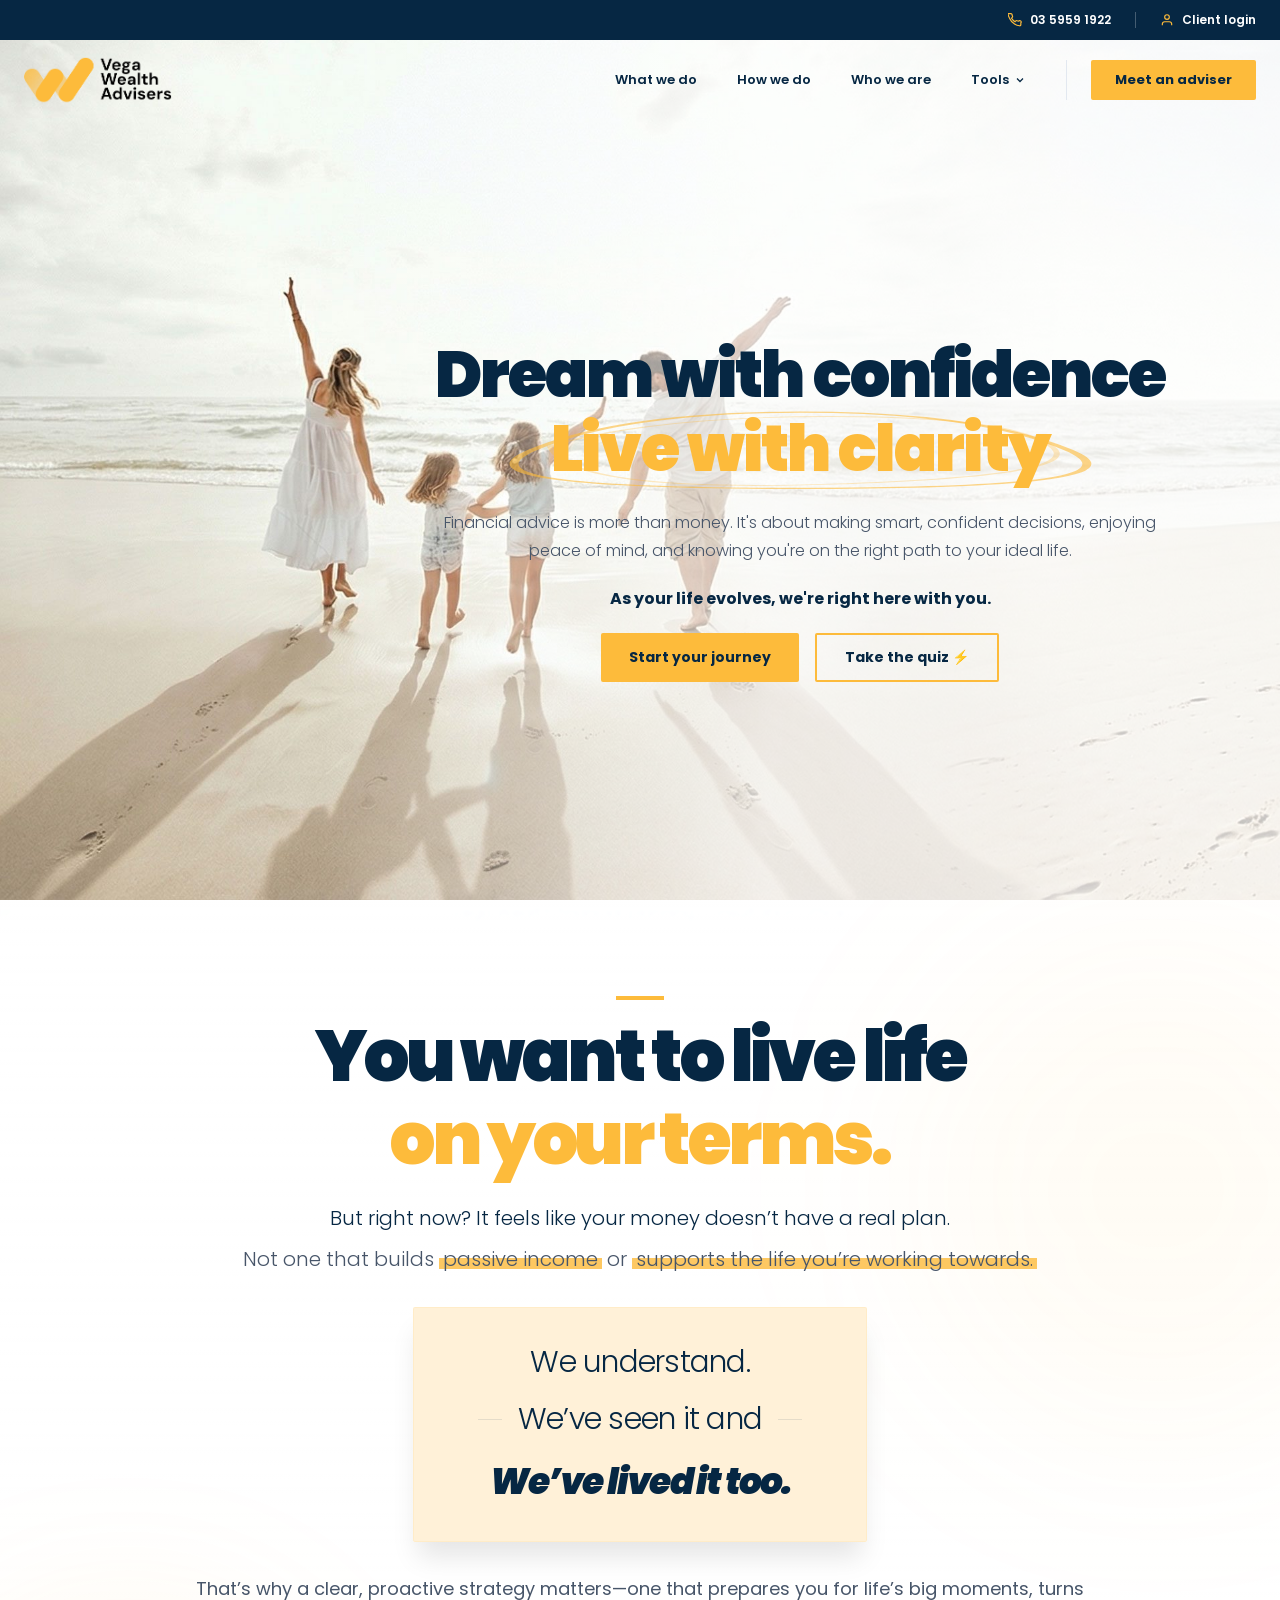
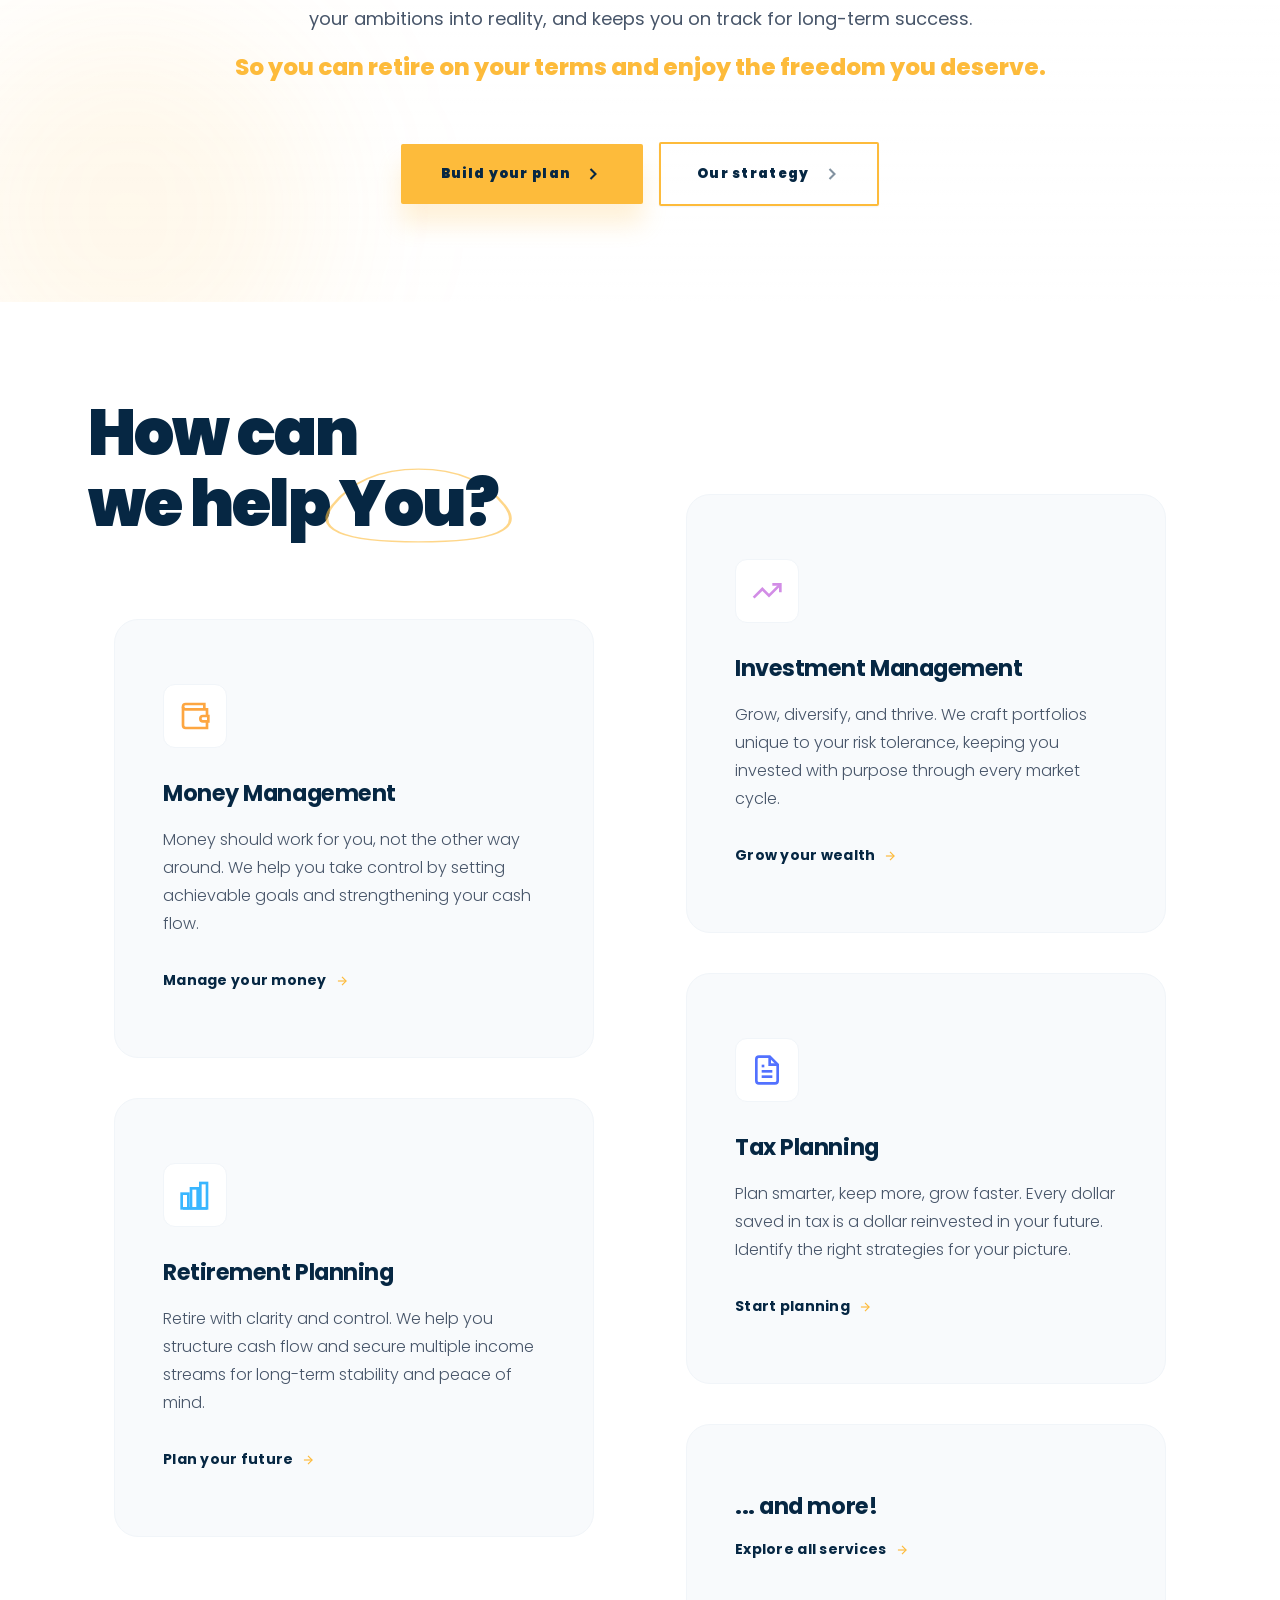
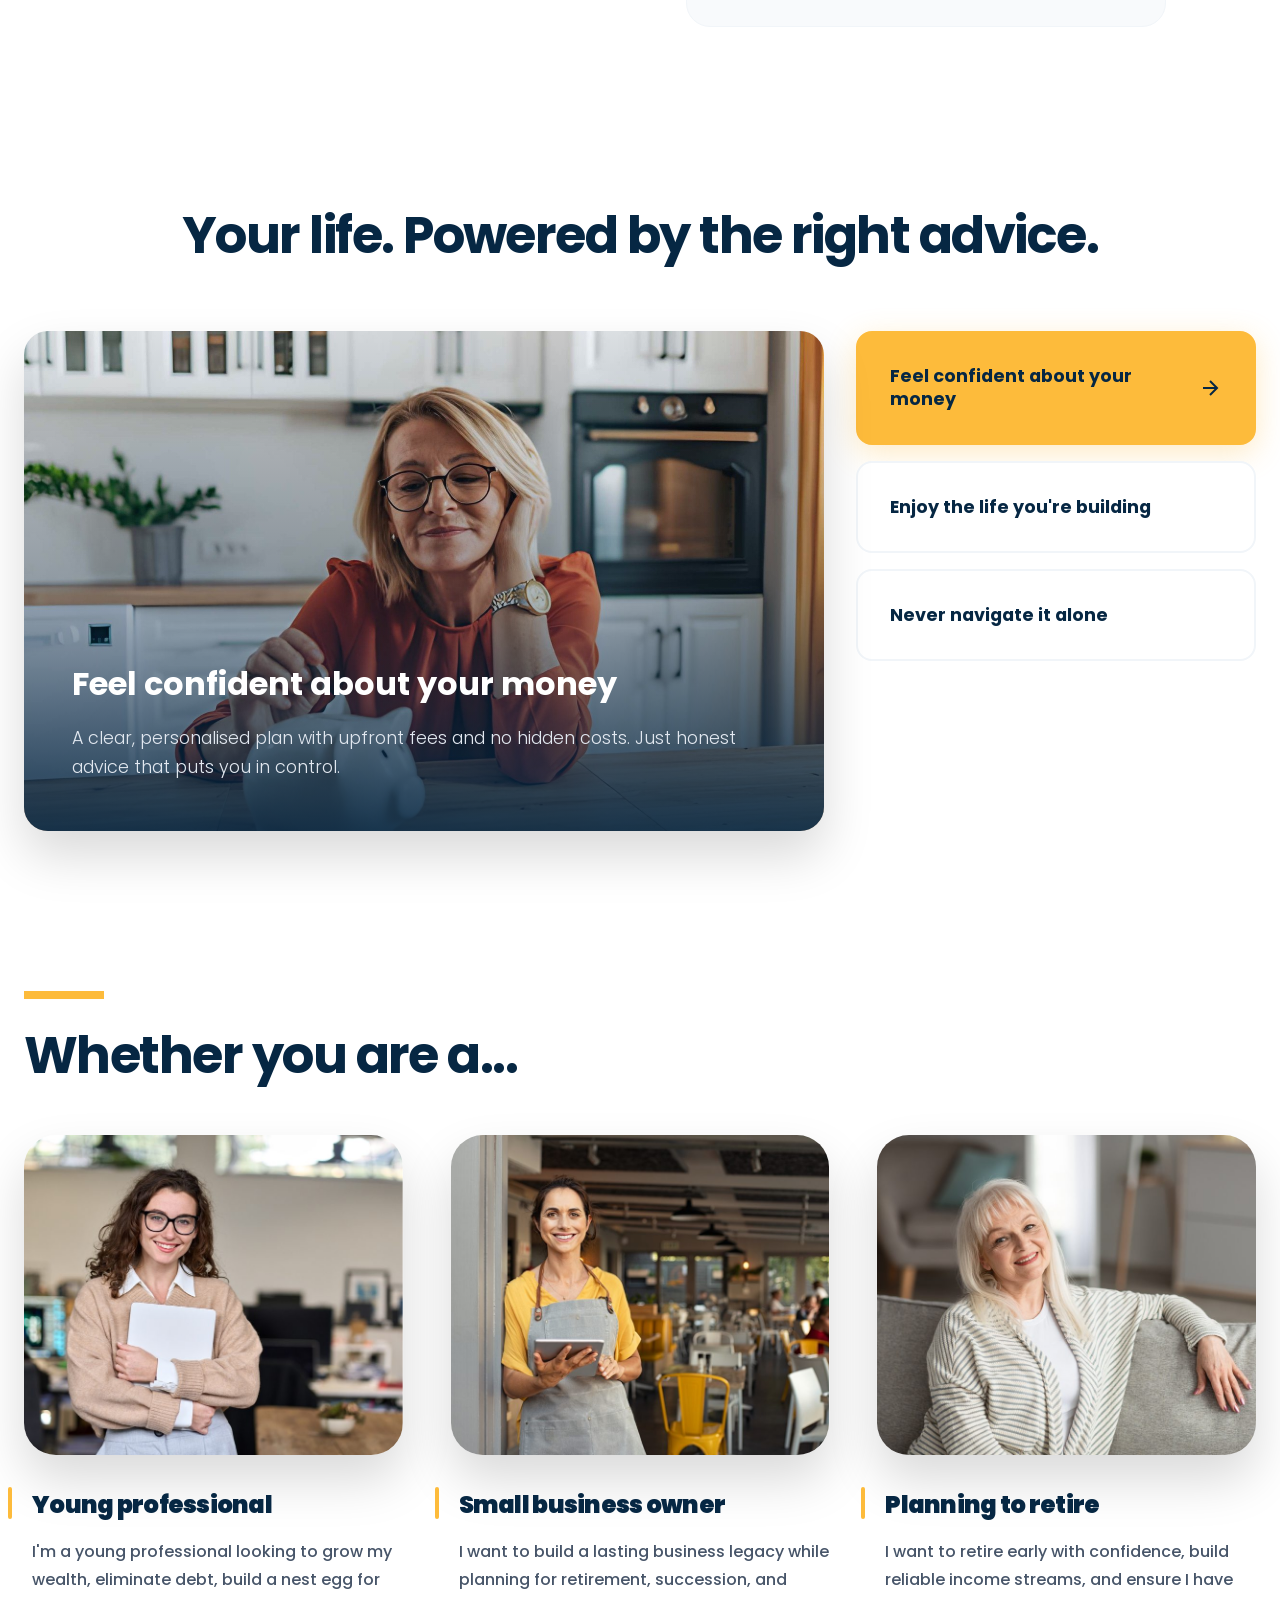
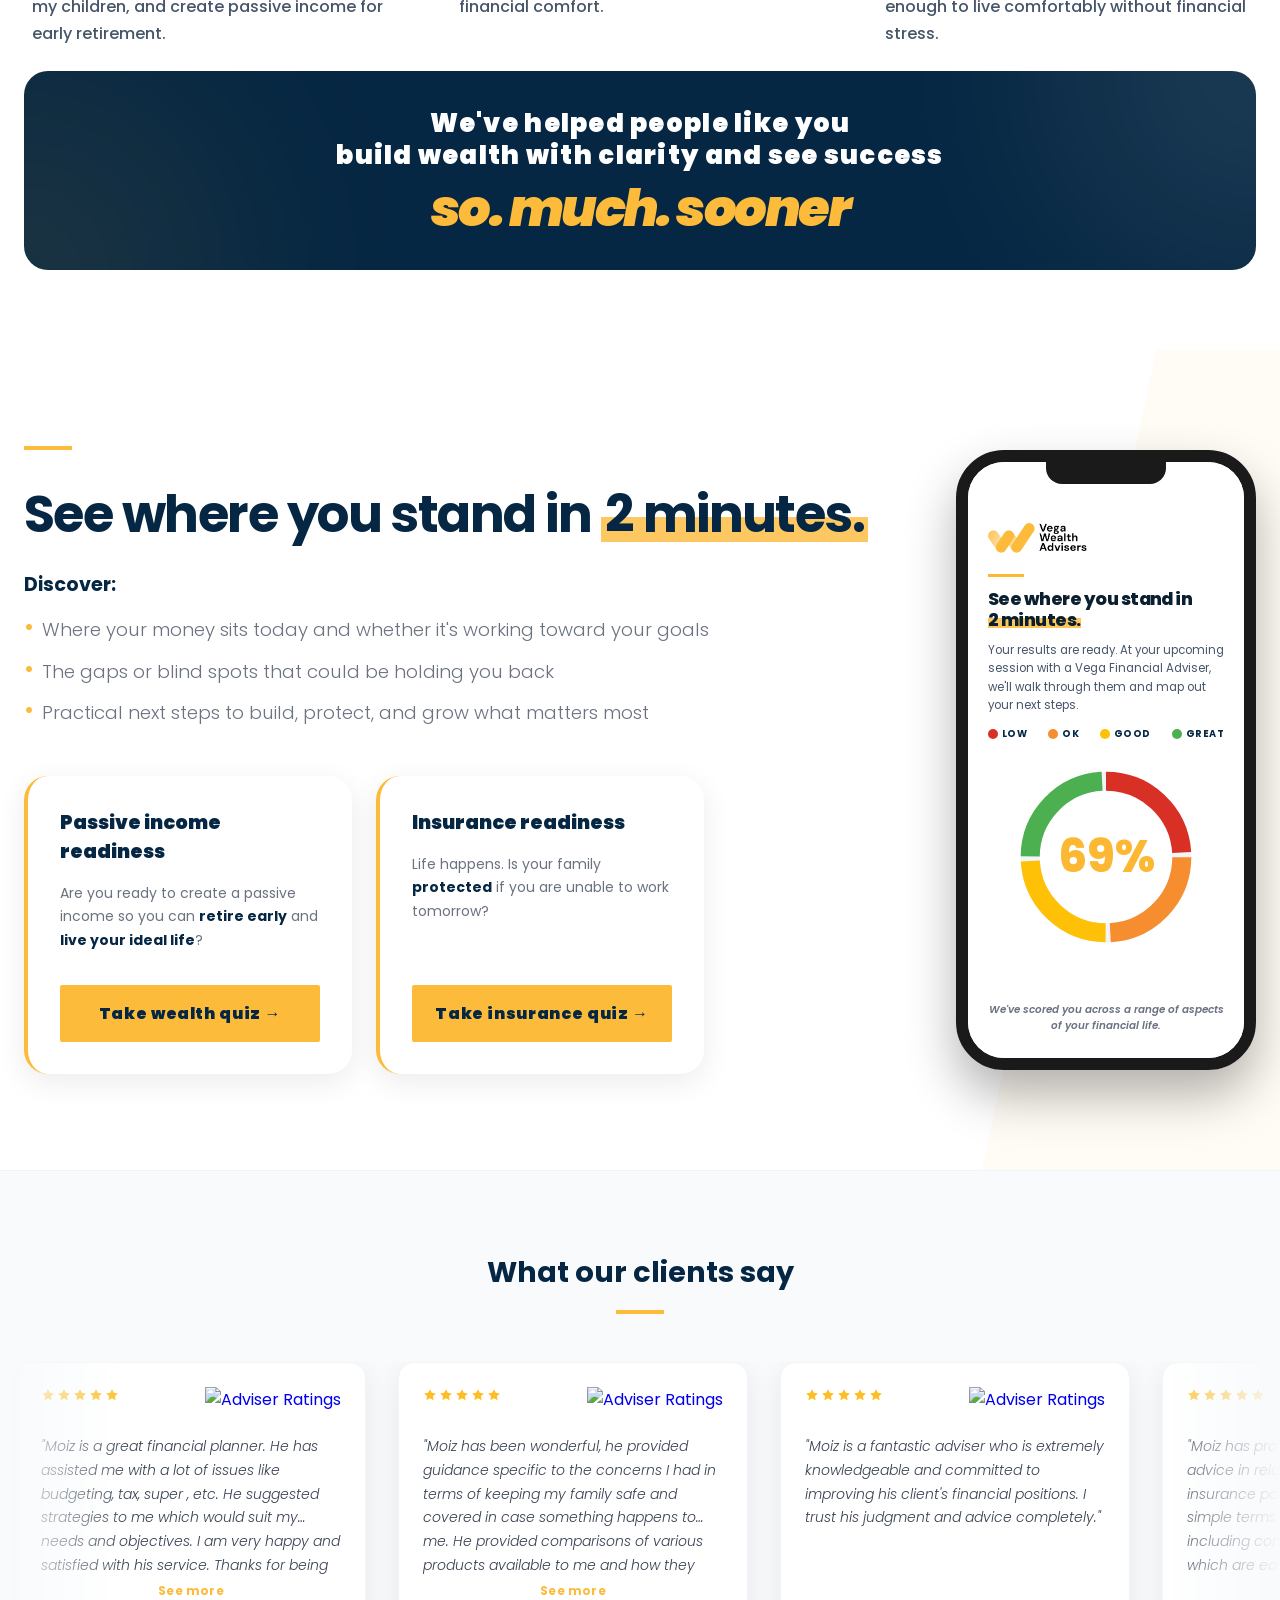
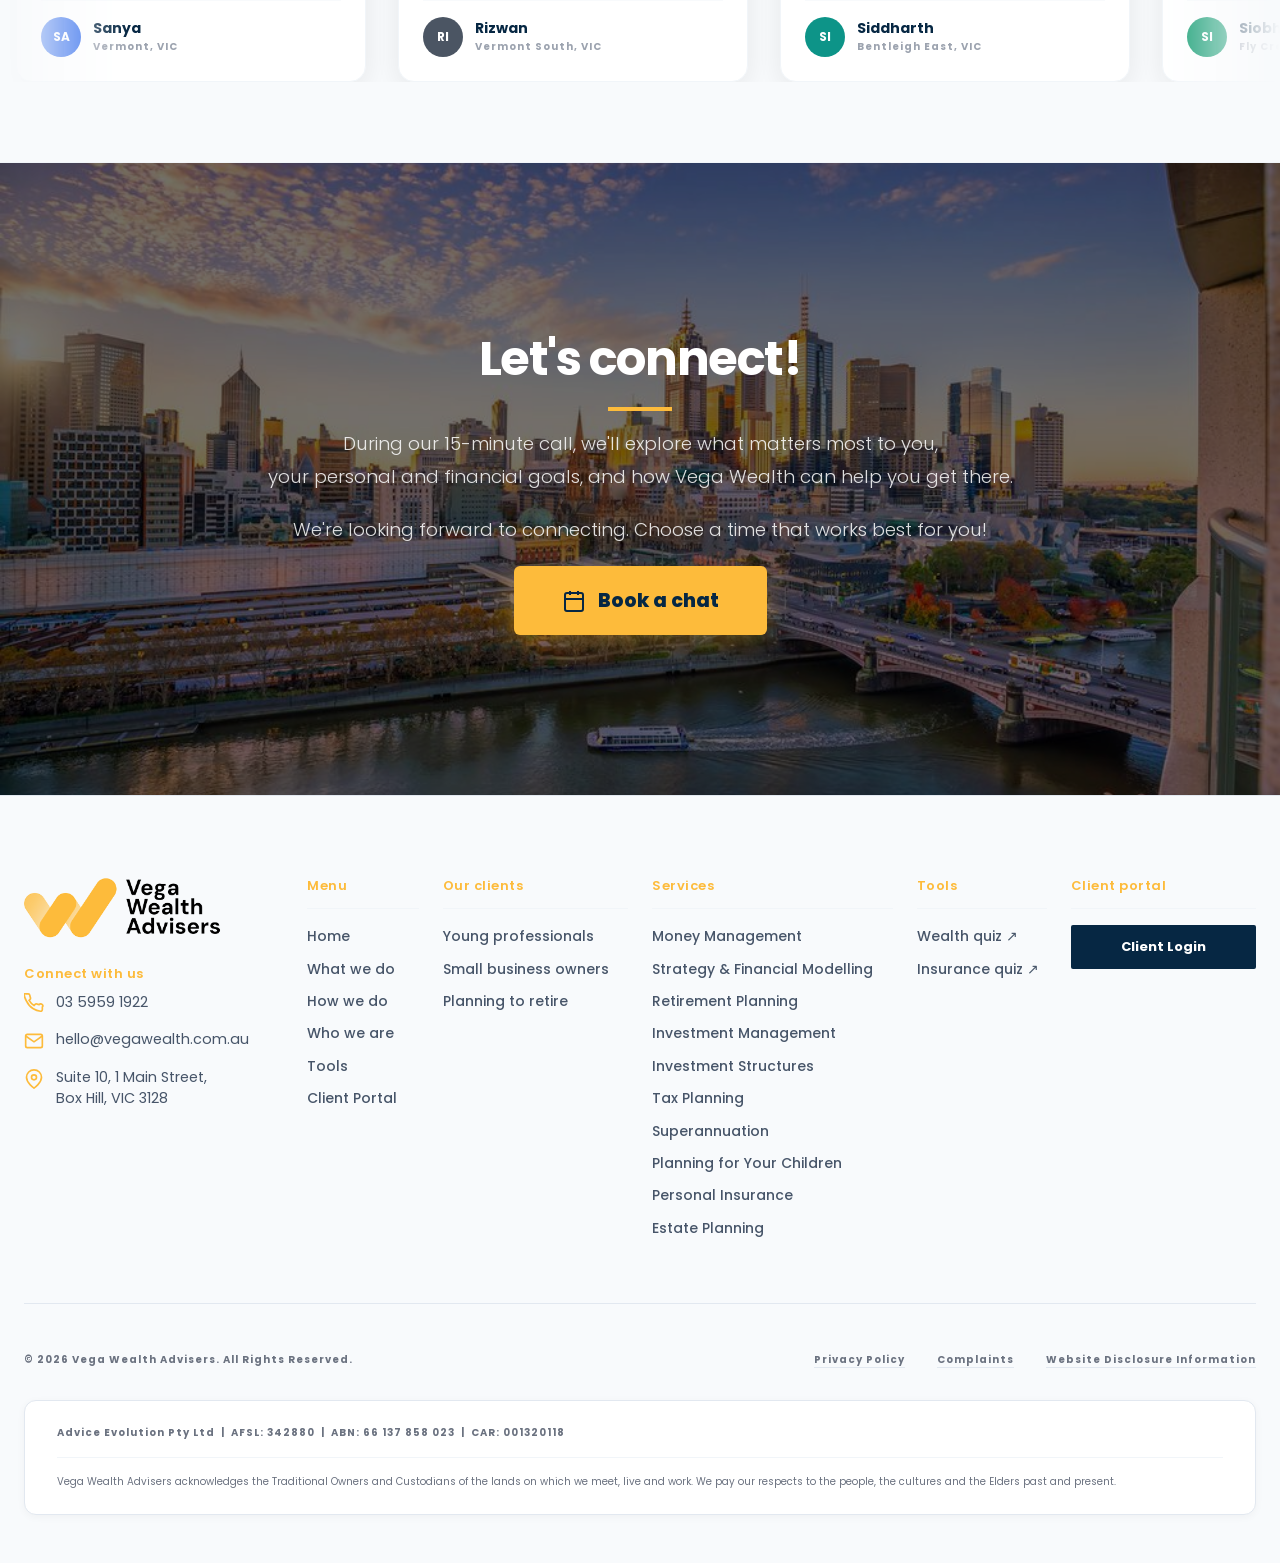
==== commit aa5a9a6d: "Add 6th roadmap step, 2×3 card grid layout, and fix hash-link scroll behind fixed nav - how-we-do: a" ====
--- a/index.html
+++ b/index.html
@@ -13,11 +13,11 @@
 <meta property="og:title" content="Vega Wealth | Dream with Confidence. Live with Clarity."/>
 <meta property="og:description" content="Vega Wealth provides personalised financial advice to help you build passive income, retire with confidence, and live life on your terms. Based in Melbourne, serving all of Australia."/>
 <meta property="og:url" content="https://vegawealth.com.au/"/>
-<meta property="og:image" content="https://vegawealth.com.au/images/og-cover.jpg"/>
+<meta property="og:image" content="https://vegawealth.com.au/images/social-card.jpeg"/>
 <meta name="twitter:card" content="summary_large_image"/>
 <meta name="twitter:title" content="Vega Wealth | Dream with Confidence. Live with Clarity."/>
 <meta name="twitter:description" content="Vega Wealth provides personalised financial advice to help you build passive income, retire with confidence, and live life on your terms. Based in Melbourne, serving all of Australia."/>
-<meta name="twitter:image" content="https://vegawealth.com.au/images/og-cover.jpg"/>
+<meta name="twitter:image" content="https://vegawealth.com.au/images/social-card.jpeg"/>
 <link rel="preconnect" href="https://fonts.googleapis.com"/>
 <link rel="preconnect" href="https://fonts.gstatic.com" crossorigin/>
 <link rel="stylesheet" href="shared.css"/>
@@ -31,7 +31,7 @@
 #hero{position:relative;min-height:100vh;display:flex;align-items:center;justify-content:flex-end;background-image:url('images/vega-wealth-financial-advisers-hero.jpg');background-size:cover;background-position:left bottom;background-repeat:no-repeat;overflow:hidden}
 #hero::before{content:'';position:absolute;inset:0;background:linear-gradient(to left,rgba(255,255,255,.75) 40%,transparent 75%);z-index:1}
 #hero .hero-inner{position:relative;z-index:2;width:65%;max-width:860px;margin:0 5% 0 0;padding:0 2%;text-align:center}
-#hero h1{font-size:clamp(2.4rem,5vw,4rem);font-weight:900;color:var(--navy);line-height:1.15;margin-bottom:24px;letter-spacing:-.03em}
+#hero h1{font-size:clamp(2.4rem,5vw,4rem);font-weight:900;color:var(--navy);line-height:1.15;margin-bottom:24px;letter-spacing:-.03em;white-space:nowrap}
 #hero h1 .gold{color:var(--gold)}
 #hero p{font-size:1em;color:#475569;font-weight:300;line-height:1.75;margin:0 auto 20px;max-width:750px;text-align:center}
 @media(max-width:640px){#hero p{font-size:.75rem;line-height:1.6}}
@@ -265,8 +265,8 @@
 @media(max-width:768px){.rev-card{width:280px;margin:0 10px}@keyframes scroll{0%{transform:translateX(0)}100%{transform:translateX(calc(-300px * 20))}}}
 
 /* ── TRANSPARENT NAV (homepage only) ── */
-body{padding-top:120px}
-#hero{margin-top:0;min-height:calc(100vh - 120px)}
+body{padding-top:0}
+#hero{min-height:100vh;padding-top:120px}
 @media(max-width:430px){body{padding-top:0}#hero{padding-top:0}}
 #vw-nav{background:transparent!important;border-bottom-color:transparent!important;box-shadow:none!important;backdrop-filter:none!important;transition:background .35s,border-color .35s,box-shadow .35s,backdrop-filter .35s}
 #vw-nav.nav-scrolled{background:rgba(255,255,255,.97)!important;border-bottom-color:#f1f5f9!important;box-shadow:0 1px 8px rgba(0,0,0,.06)!important;backdrop-filter:blur(12px)!important}
@@ -298,7 +298,7 @@
     padding:0 20px 40px;
     text-align:left;
   }
-  #hero h1{font-size:clamp(1.9rem,7.5vw,2.6rem);text-align:left;color:#fff}
+  #hero h1{font-size:clamp(1rem,6.5vw,2.4rem);text-align:left;color:#fff;white-space:nowrap}
   #hero h1 .gold{color:var(--gold)}
   #hero .hd-wrap{display:inline}
   #hero .hd-wrap svg{display:none}
@@ -358,7 +358,7 @@
 ══════════════════════════════════════ */
 @media(min-width:1440px){
   /* Hero */
-  #hero .hero-inner{width:60%}
+  #hero .hero-inner{width:60%;max-width:1150px}
   #hero h1{font-size:clamp(3rem,4.5vw,5rem)}
 
   /* Services */
@@ -378,6 +378,7 @@
   @keyframes scroll{0%{transform:translateX(0)}100%{transform:translateX(calc(-440px * 20))}}
 }
 @media(min-width:1728px){
+  #hero .hero-inner{max-width:1300px}
   #hero h1{font-size:clamp(3.5rem,4vw,5.5rem)}
   .svc-card,.svc-card-gold{padding:96px 72px}
 }
@@ -392,7 +393,7 @@
       "@id": "https://vegawealth.com.au/#business",
       "name": "Vega Wealth",
       "url": "https://vegawealth.com.au/",
-      "logo": "https://esam.in/vegawealth/logo_lq.png",
+      "logo": "images/vegawealth_logo_lq.png",
       "description": "Financial advice that helps you build passive income, retire with confidence, and live life on your terms.",
       "telephone": "03 5959 1922",
       "address": {
@@ -448,7 +449,7 @@
 <nav id="vw-nav">
   <div class="vw-nav-inner">
     <button class="vw-logo-btn" onclick="window.scrollTo({top:0,behavior:'smooth'})" aria-label="Vega Wealth Home">
-      <img src="https://esam.in/vegawealth/logo_lq.png" alt="Vega Wealth"/>
+      <img src="images/vegawealth_logo_lq.png" alt="Vega Wealth"/>
     </button>
     <div id="vw-desktopnav">
       <button class="vw-navlink" onclick="window.location.href='what-we-do'">What we do</button>
@@ -728,7 +729,7 @@
           <div style="overflow-y:auto;height:100%;padding:40px 20px 24px;scrollbar-width:none;background:#fff;display:flex;flex-direction:column;font-family:'Poppins',sans-serif">
             <!-- Logo -->
             <div style="padding-top:20px;margin-bottom:20px">
-              <img src="https://esam.in/vegawealth/logo_lq.png" alt="Vega Wealth" style="height:32px;width:auto;object-fit:contain"/>
+              <img src="images/vegawealth_logo_lq.png" alt="Vega Wealth" style="height:32px;width:auto;object-fit:contain"/>
             </div>
             <!-- Heading -->
             <div style="margin-bottom:12px">
@@ -813,7 +814,7 @@
   <div class="foot-inner">
     <div class="foot-grid">
       <div>
-        <a href="index"><img src="https://esam.in/vegawealth/logo_lq.png" alt="Vega Wealth" class="foot-logo"/></a>
+        <a href="/"><img src="images/vegawealth_logo_lq.png" alt="Vega Wealth" class="foot-logo"/></a>
         <p style="font-size:13px;font-weight:600;letter-spacing:.04em;color:var(--gold);margin-bottom:8px">Connect with us</p>
         <div style="display:flex;align-items:center;gap:12px;font-size:.9rem;color:#475569;margin-bottom:16px">
           <svg width="20" height="20" fill="none" stroke="currentColor" stroke-width="2" viewBox="0 0 24 24" style="color:var(--gold);flex-shrink:0"><path d="M22 16.92v3a2 2 0 01-2.18 2 19.79 19.79 0 01-8.63-3.07A19.5 19.5 0 013.07 9.81a19.79 19.79 0 01-3.07-8.68A2 2 0 012 1h3a2 2 0 012 1.72c.127.96.361 1.903.7 2.81a2 2 0 01-.45 2.11L6.09 8.91a16 16 0 006 6l1.27-1.27a2 2 0 012.11-.45c.907.339 1.85.573 2.81.7A2 2 0 0122 16.92z"/></svg>
@@ -827,20 +828,20 @@
       <div>
         <h4>Menu</h4>
         <ul class="foot-list">
-          <li><button onclick="window.location.href='index'">Home</button></li>
+          <li><button onclick="window.location.href='/'">Home</button></li>
           <li><button onclick="window.location.href='what-we-do'">What we do</button></li>
           <li><button onclick="window.location.href='how-we-do'">How we do</button></li>
           <li><button onclick="window.location.href='who-we-are'">Who we are</button></li>
-          <li><button onclick="window.location.href='index#discovery'">Tools</button></li>
+          <li><button onclick="window.location.href='/#discovery'">Tools</button></li>
           <li><button onclick="window.location.href='client-portal'">Client Portal</button></li>
         </ul>
       </div>
       <div>
         <h4>Our clients</h4>
         <ul class="foot-list">
-          <li><button onclick="window.location.href='index#wealth'">Young professionals</button></li>
-          <li><button onclick="window.location.href='index#wealth'">Small business owners</button></li>
-          <li><button onclick="window.location.href='index#wealth'">Planning to retire</button></li>
+          <li><button onclick="window.location.href='/#wealth'">Young professionals</button></li>
+          <li><button onclick="window.location.href='/#wealth'">Small business owners</button></li>
+          <li><button onclick="window.location.href='/#wealth'">Planning to retire</button></li>
         </ul>
       </div>
       <div>
--- a/shared.css
+++ b/shared.css
@@ -57,7 +57,8 @@
 #vw-topbar .topbar-login svg{width:14px;height:14px;color:var(--gold);flex-shrink:0}
 
 /* ── NAV ── */
-#vw-nav{position:fixed;top:40px;left:0;right:0;z-index:9999;background:rgba(255,255,255,.97);backdrop-filter:blur(12px);border-bottom:1px solid #f1f5f9;box-shadow:0 1px 8px rgba(0,0,0,.06)}
+#vw-nav{position:fixed;top:40px;left:0;right:0;z-index:9999;background:transparent;backdrop-filter:none;border-bottom:1px solid transparent;box-shadow:none;transition:background .35s,border-color .35s,box-shadow .35s,backdrop-filter .35s}
+#vw-nav.nav-scrolled{background:rgba(255,255,255,.97);border-bottom-color:#f1f5f9;box-shadow:0 1px 8px rgba(0,0,0,.06);backdrop-filter:blur(12px)}
 #vw-nav .vw-nav-inner{max-width:1280px;margin:0 auto;padding:16px 24px;display:flex;justify-content:space-between;align-items:center}
 .vw-logo-btn{background:none;border:none;cursor:pointer;padding:0;transition:transform .3s}
 .vw-logo-btn:hover{transform:scale(1.05)}
